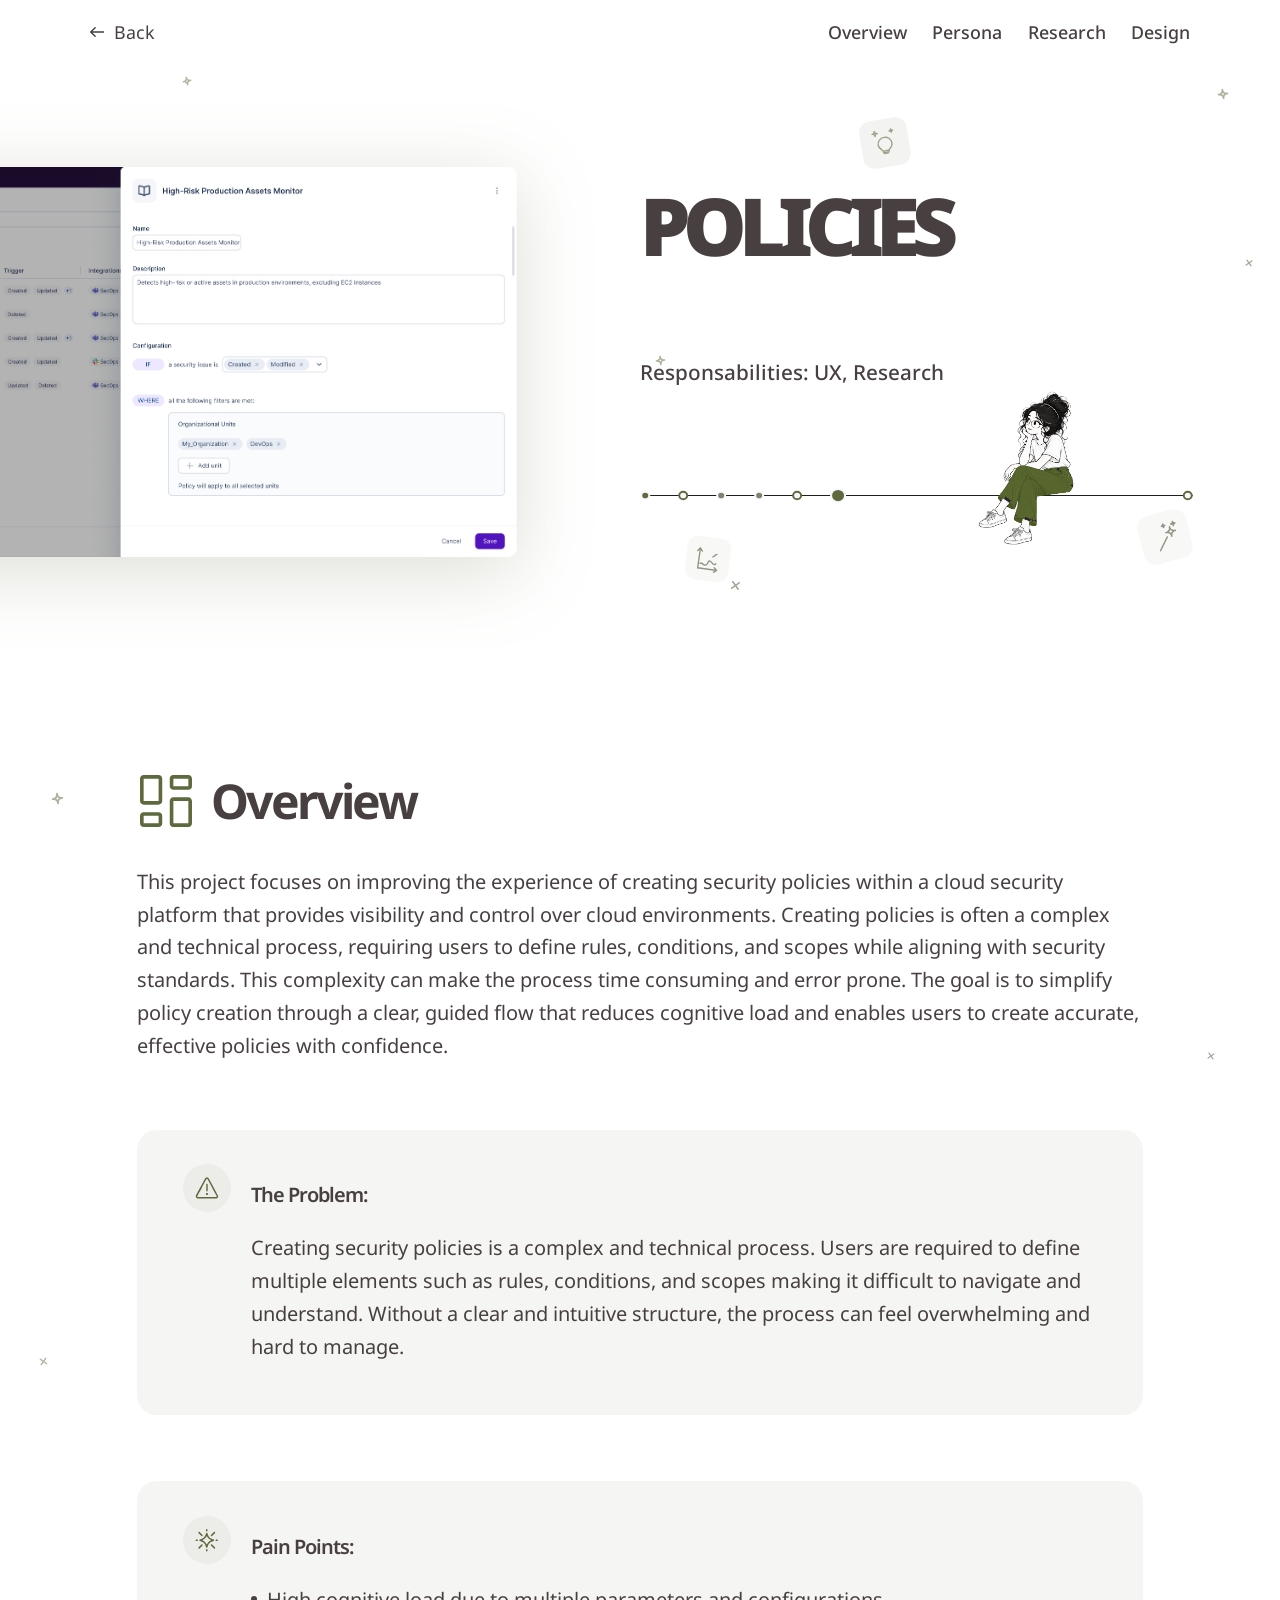
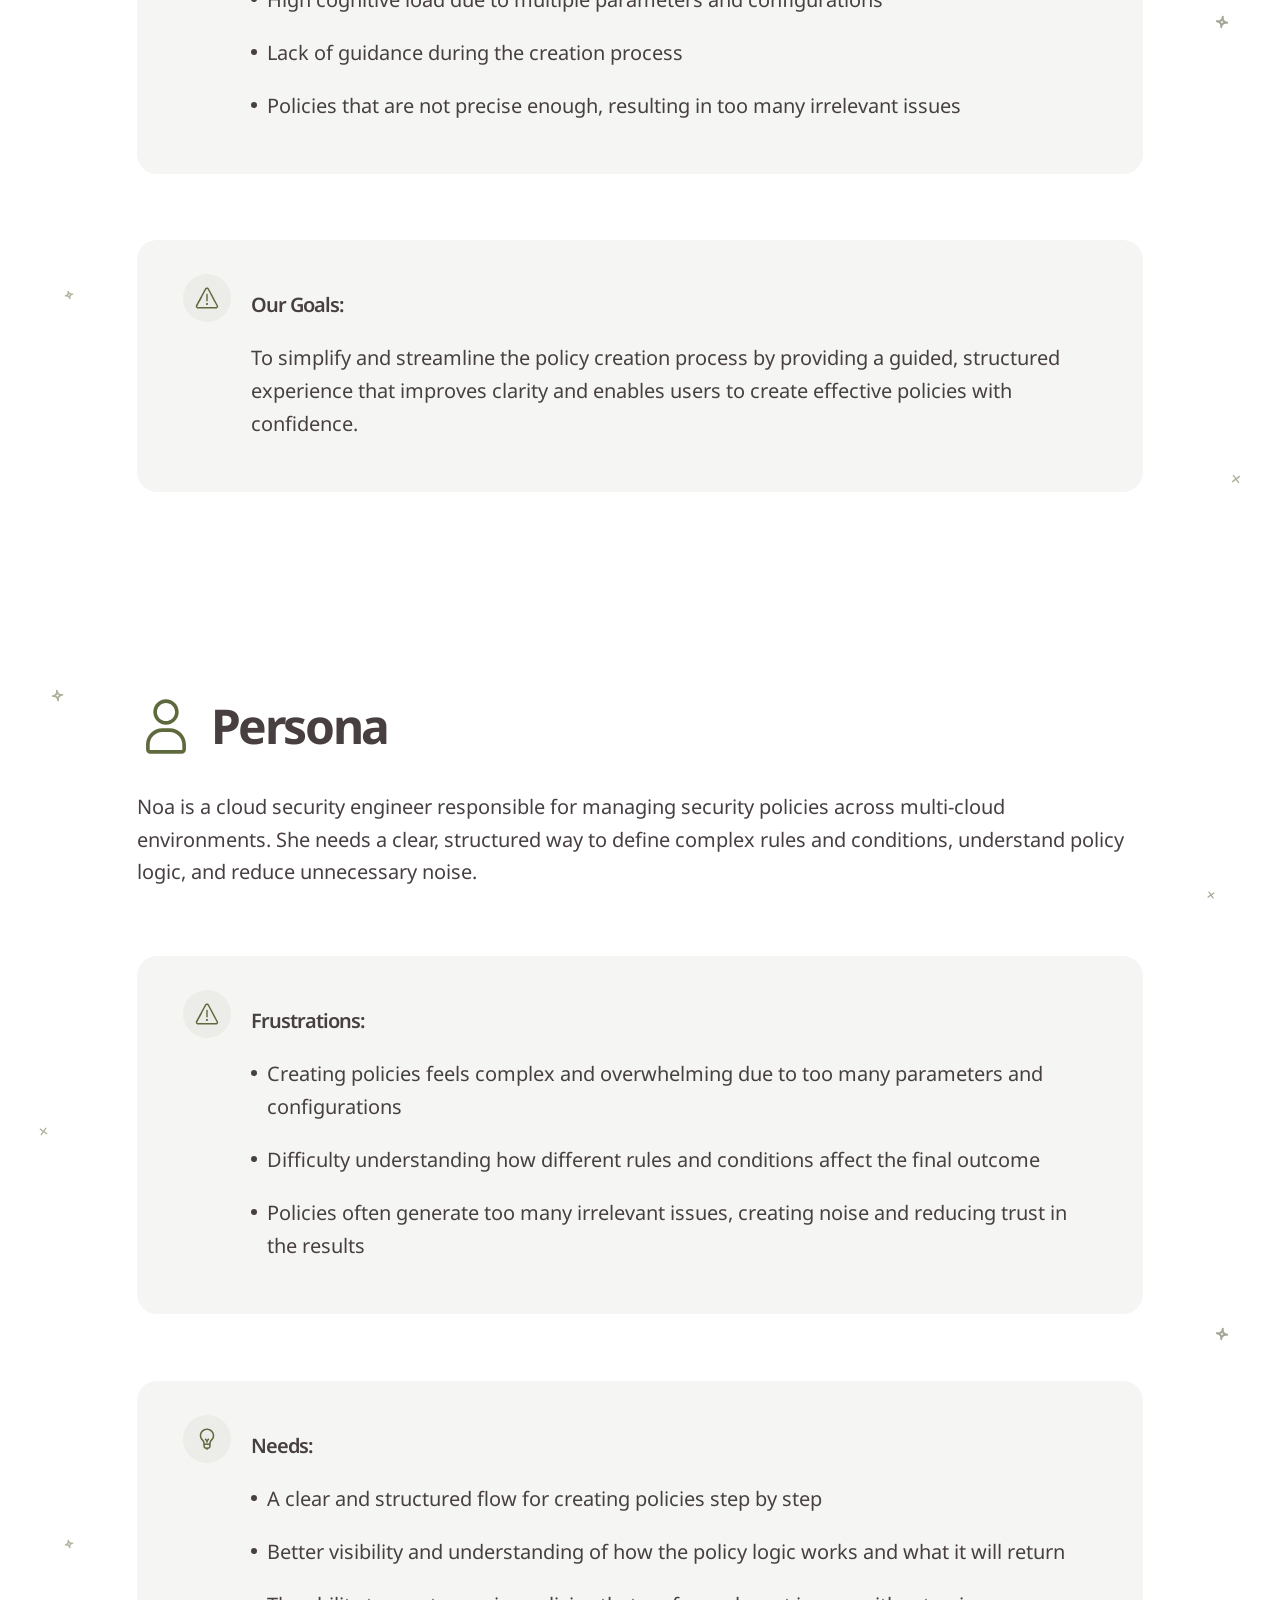
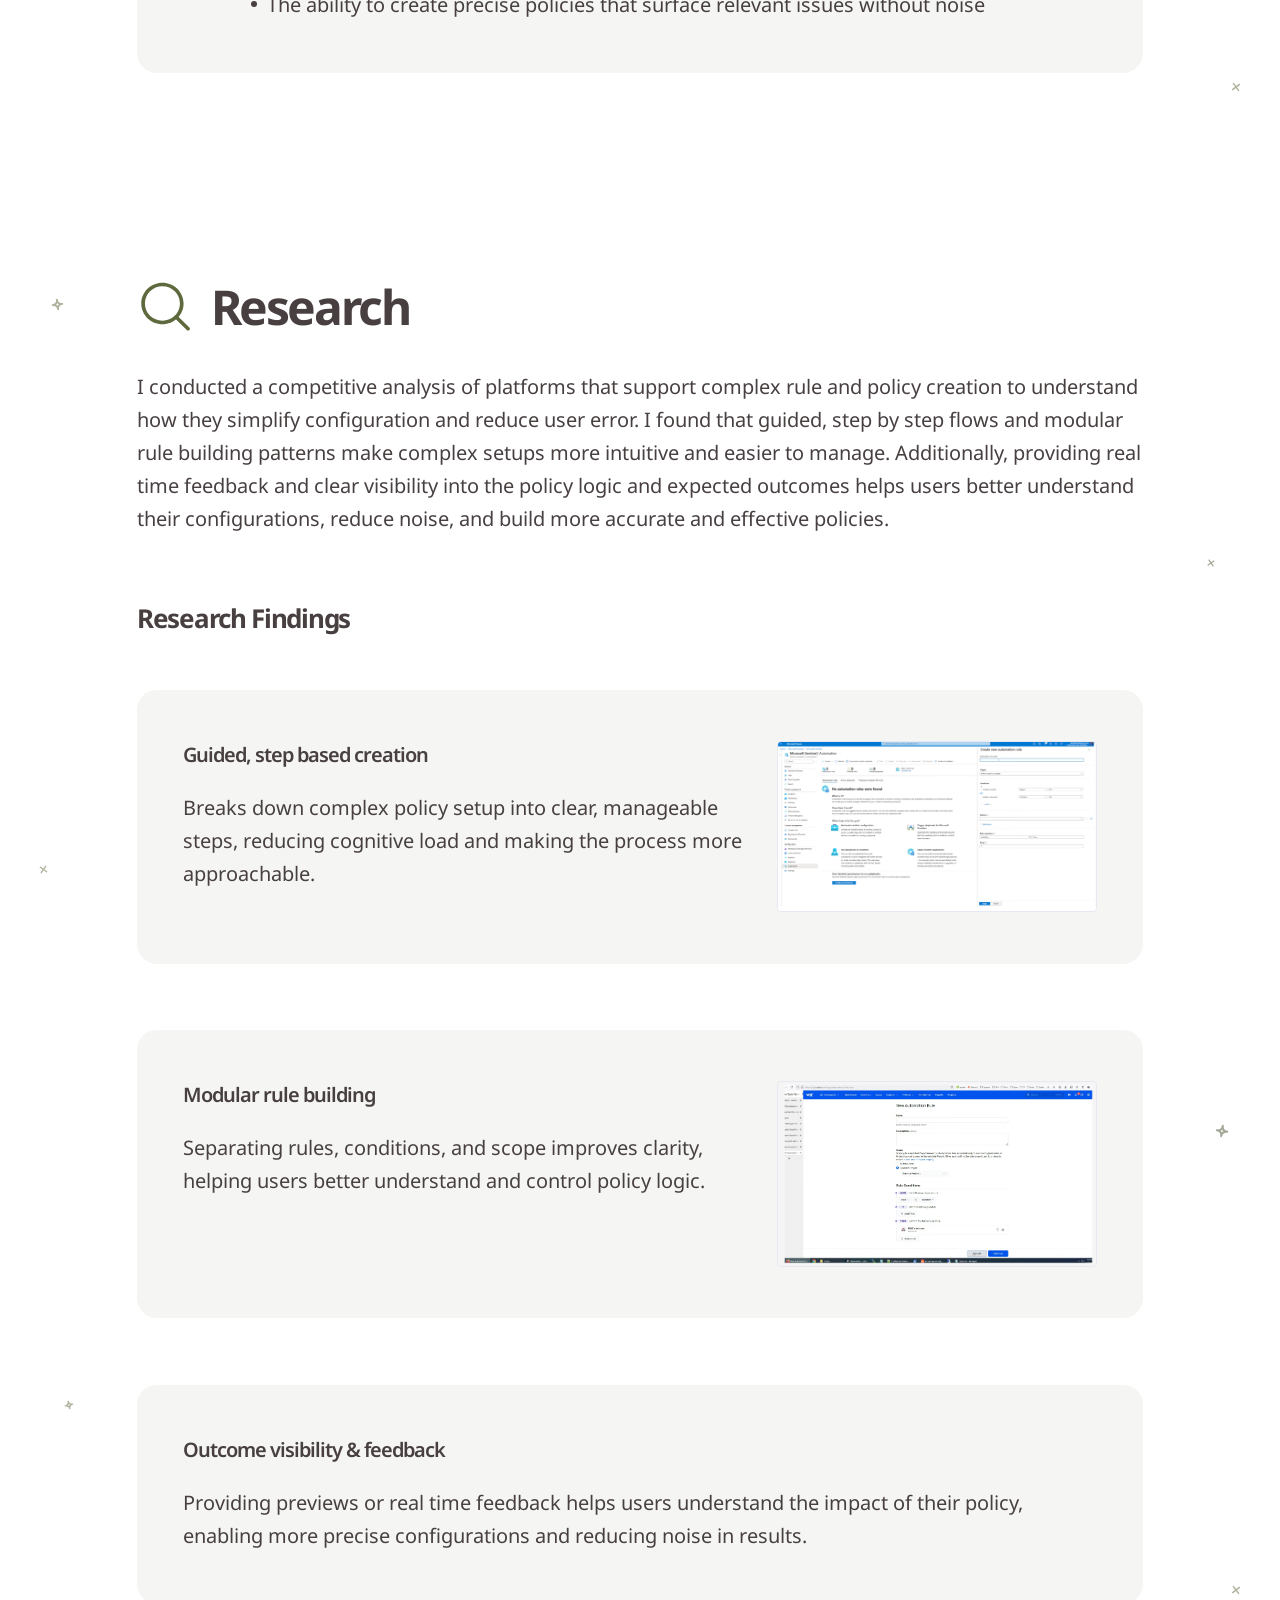
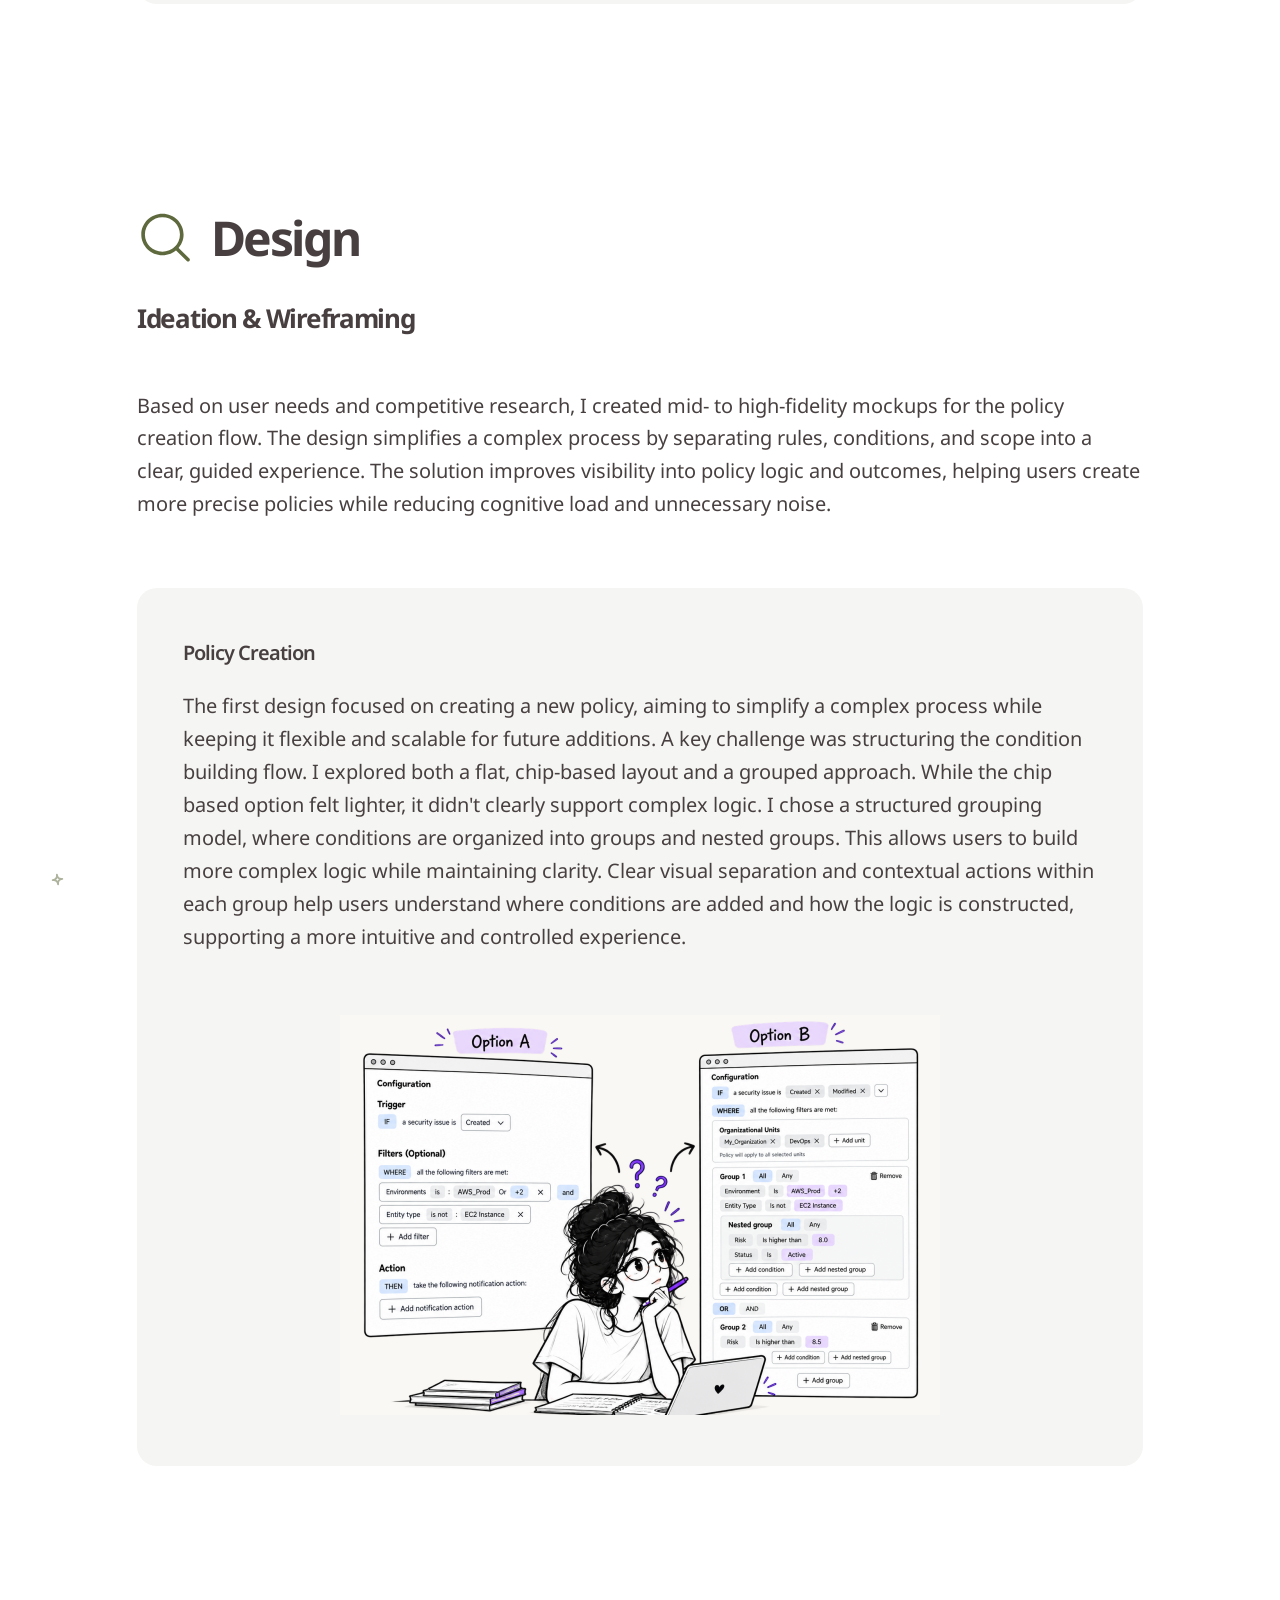
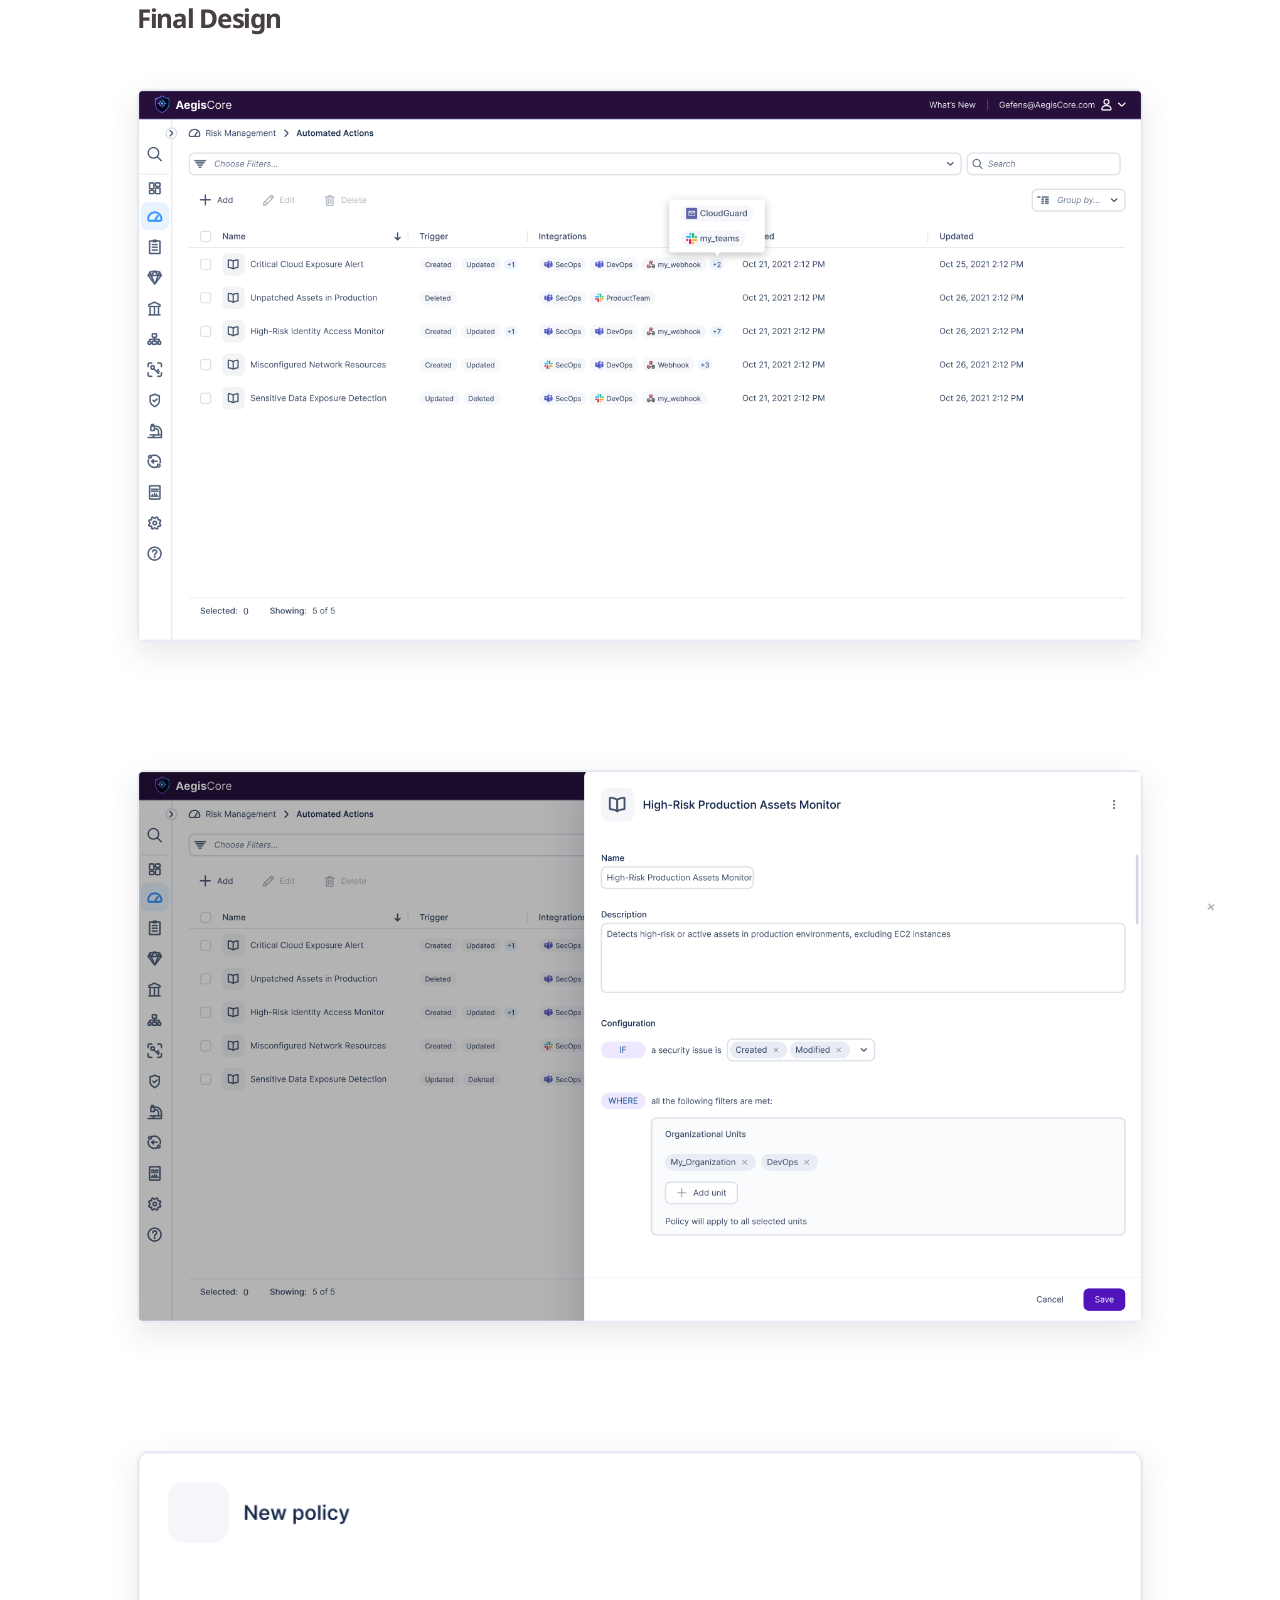
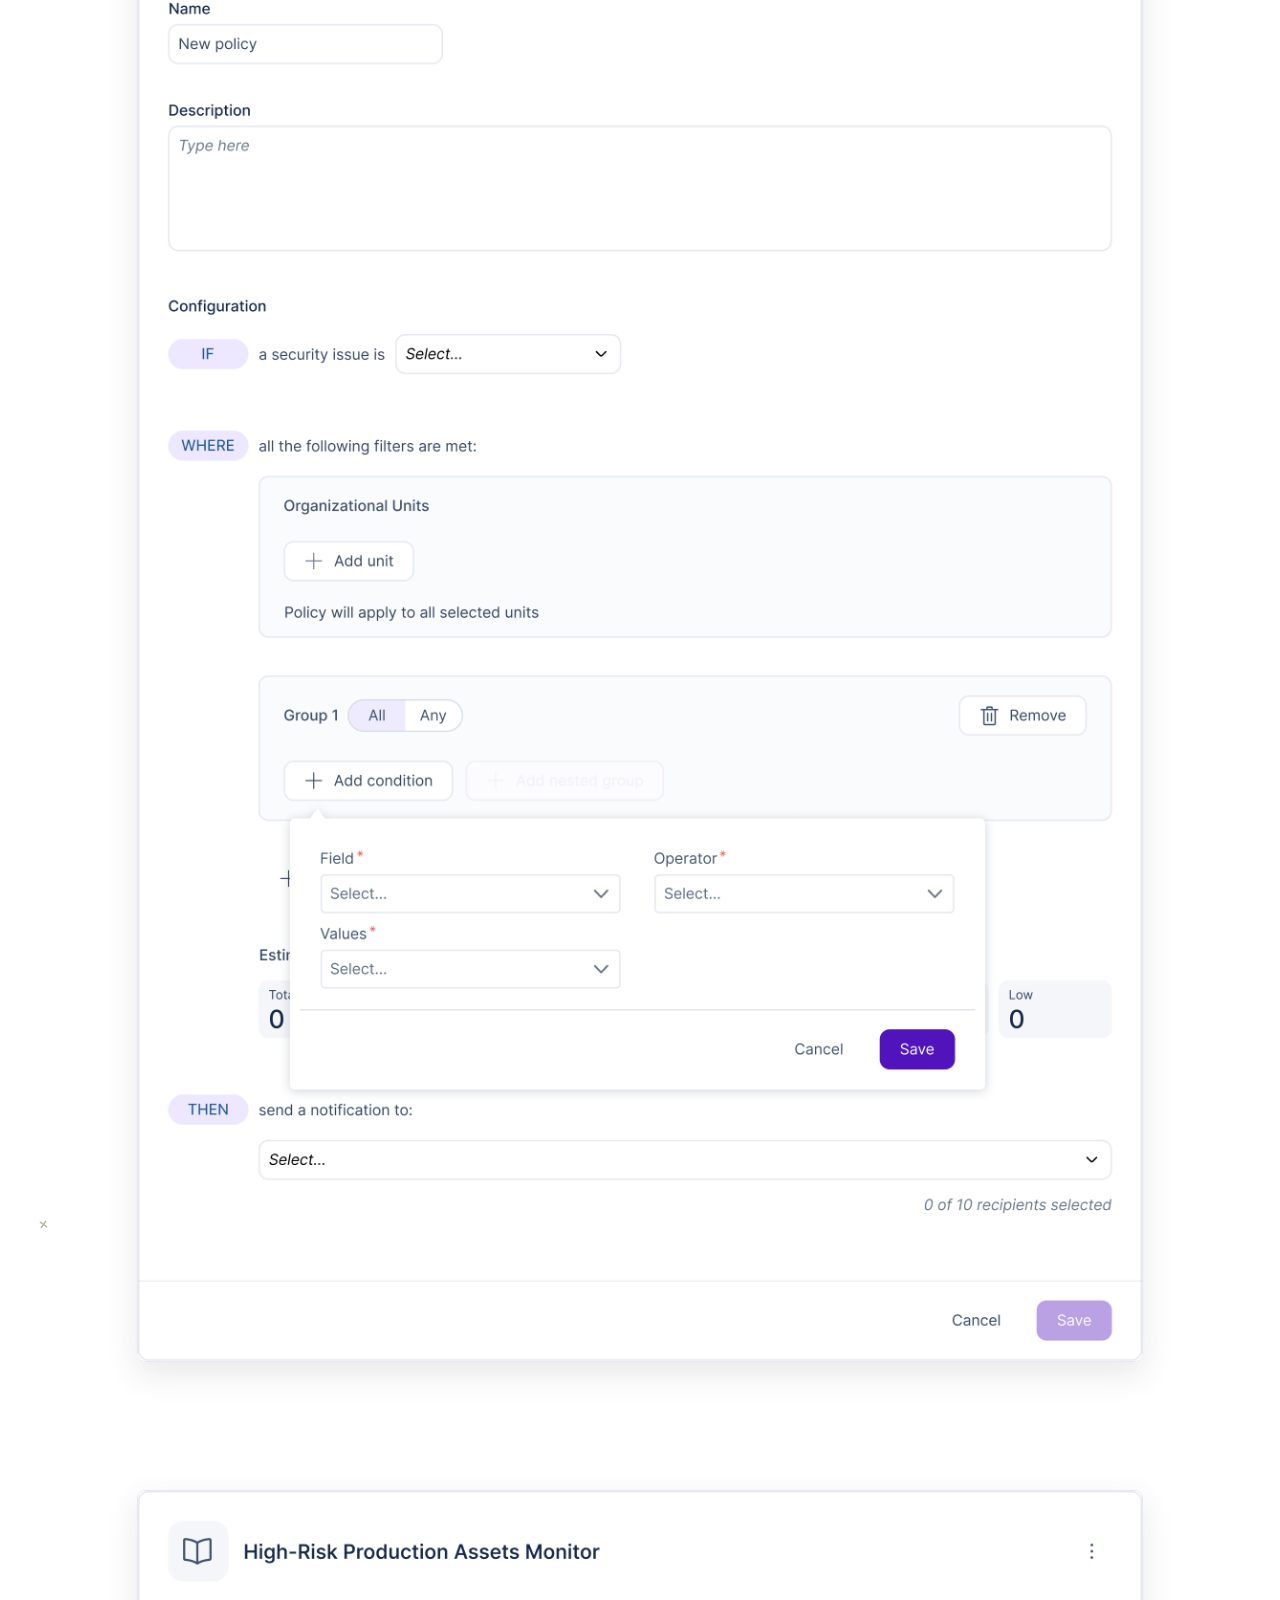
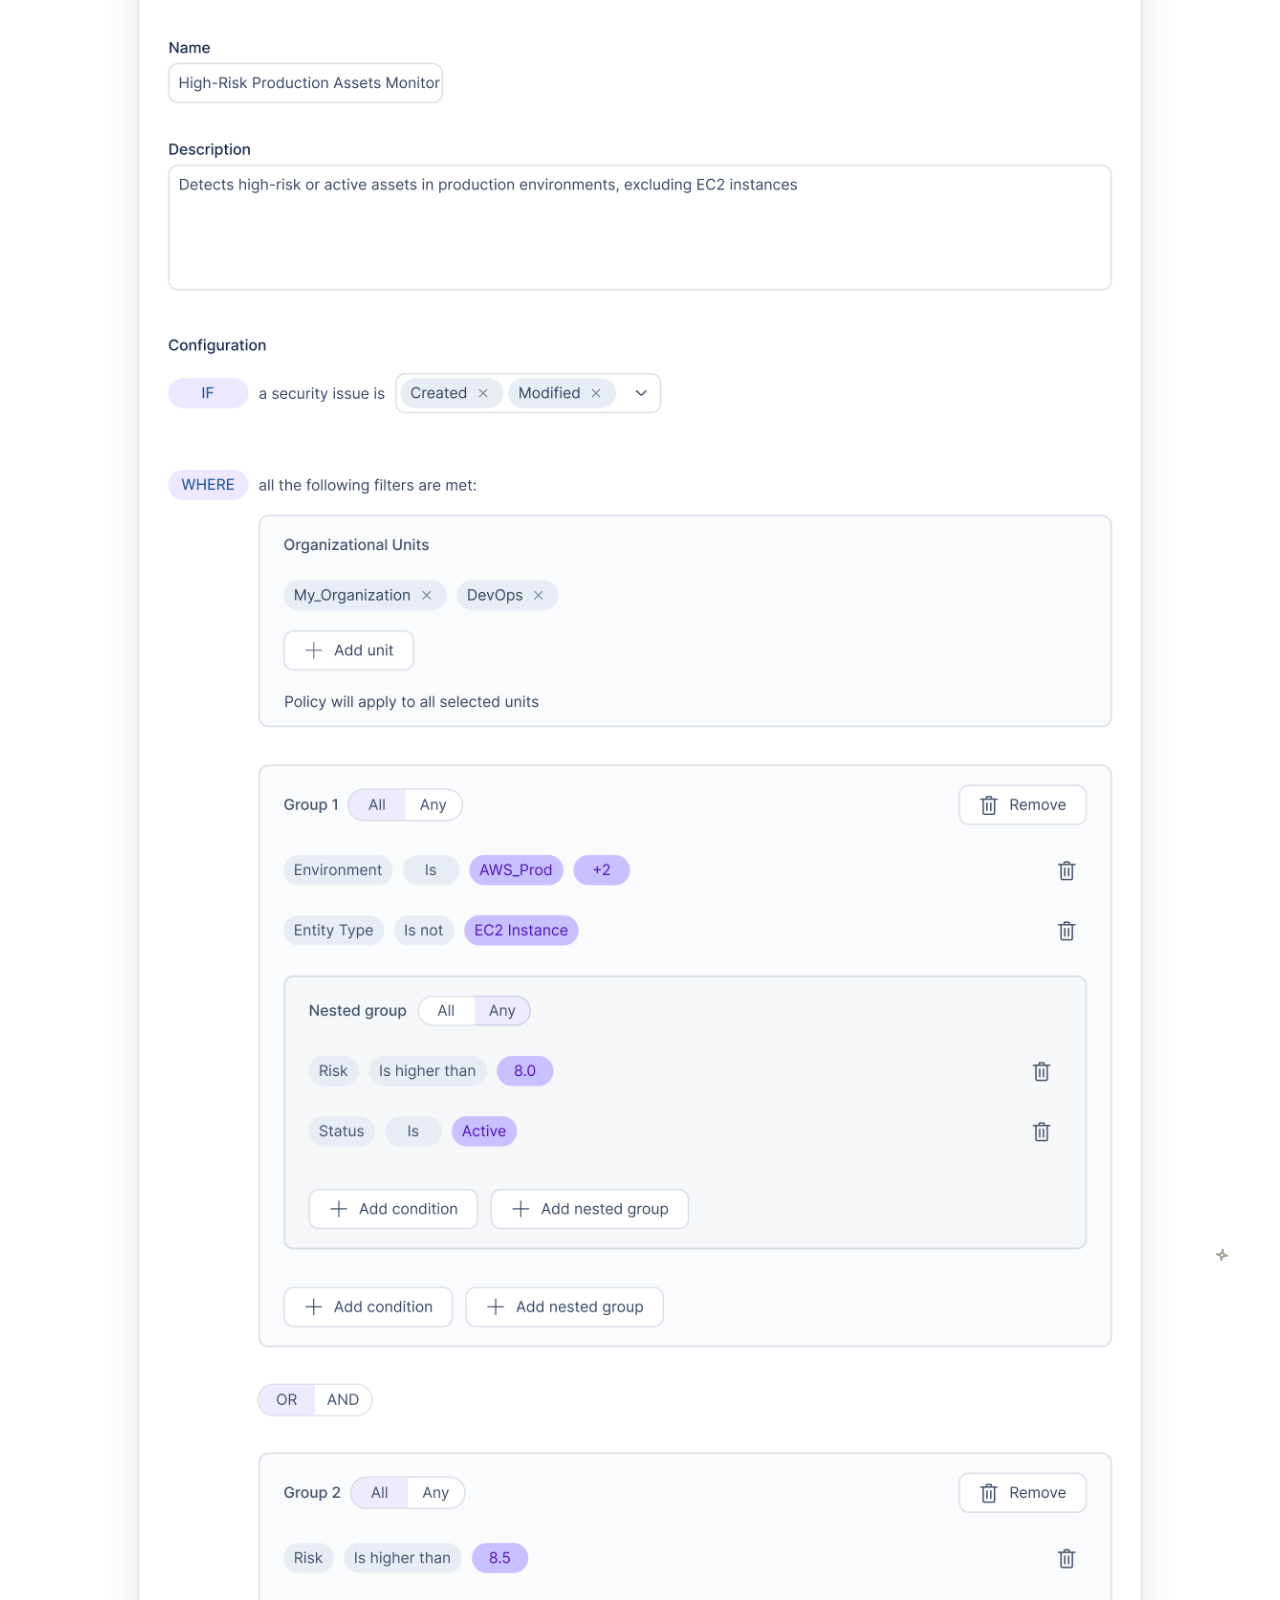
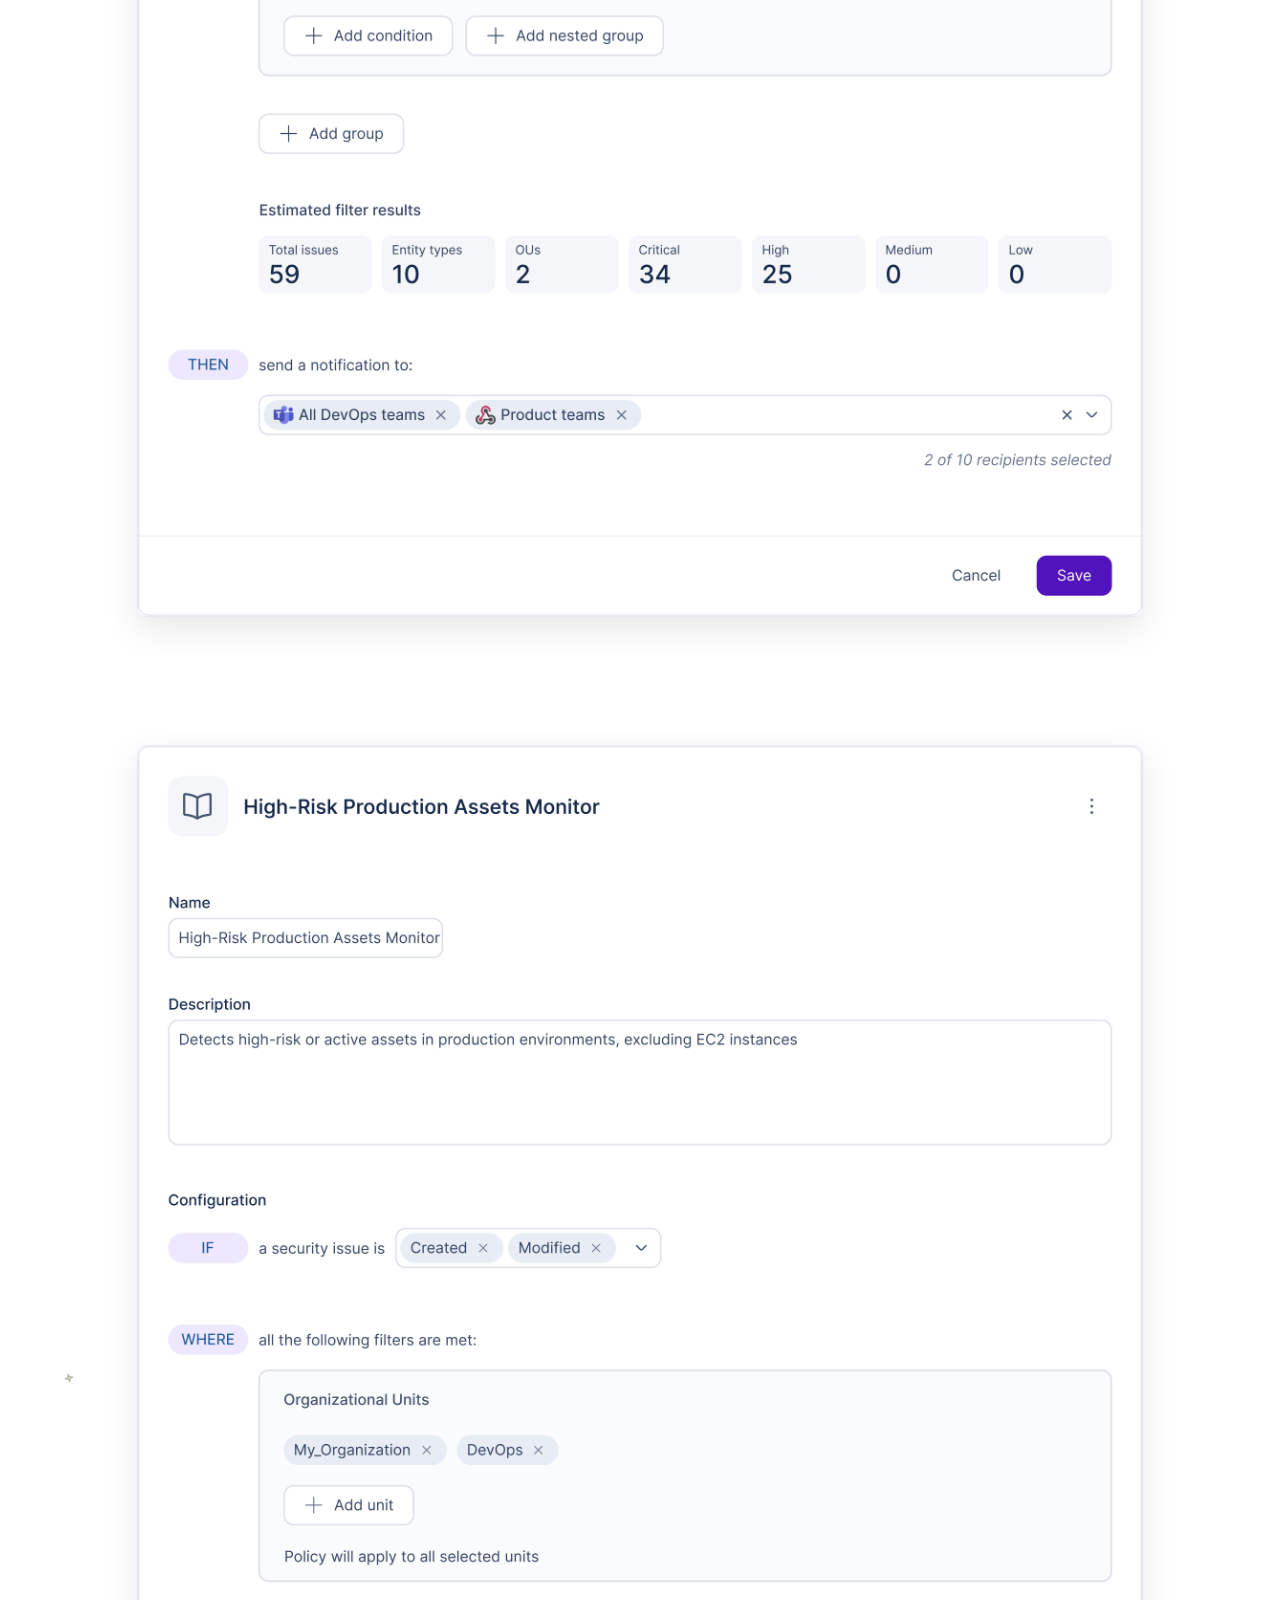
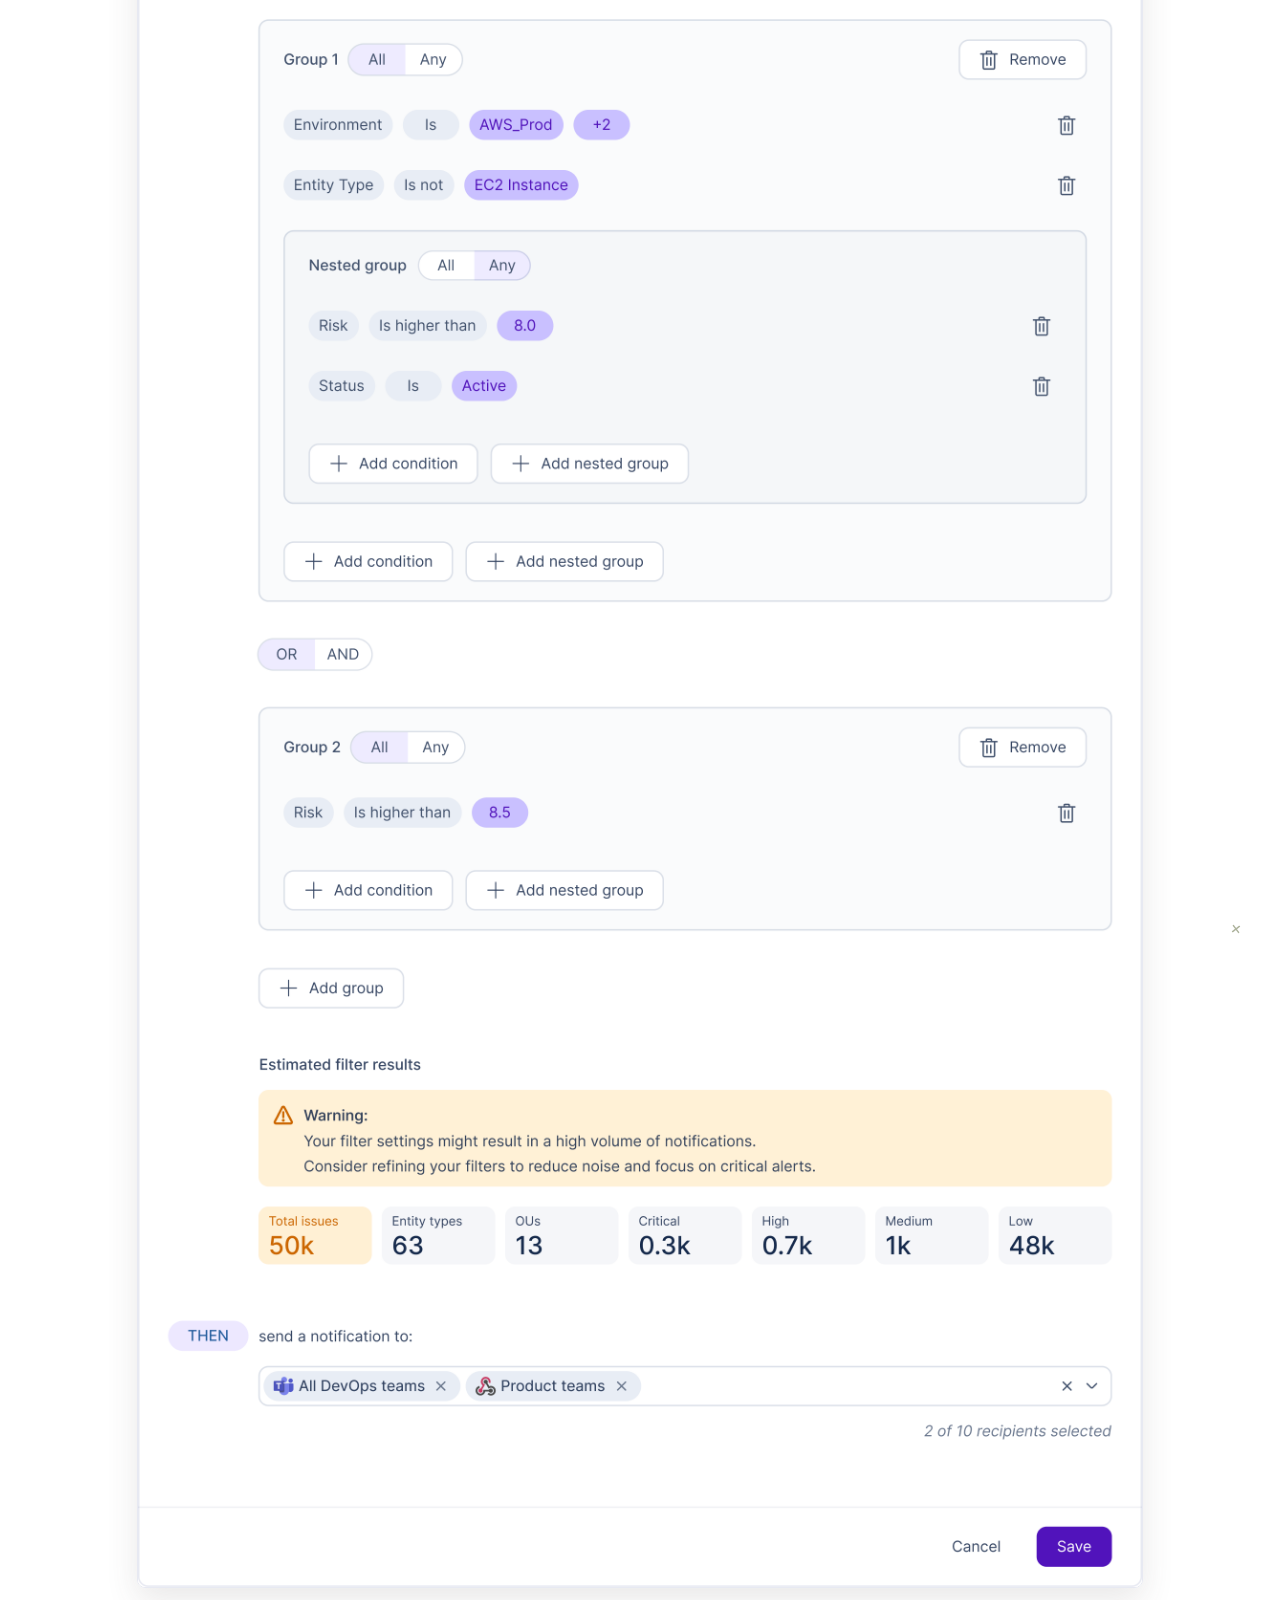
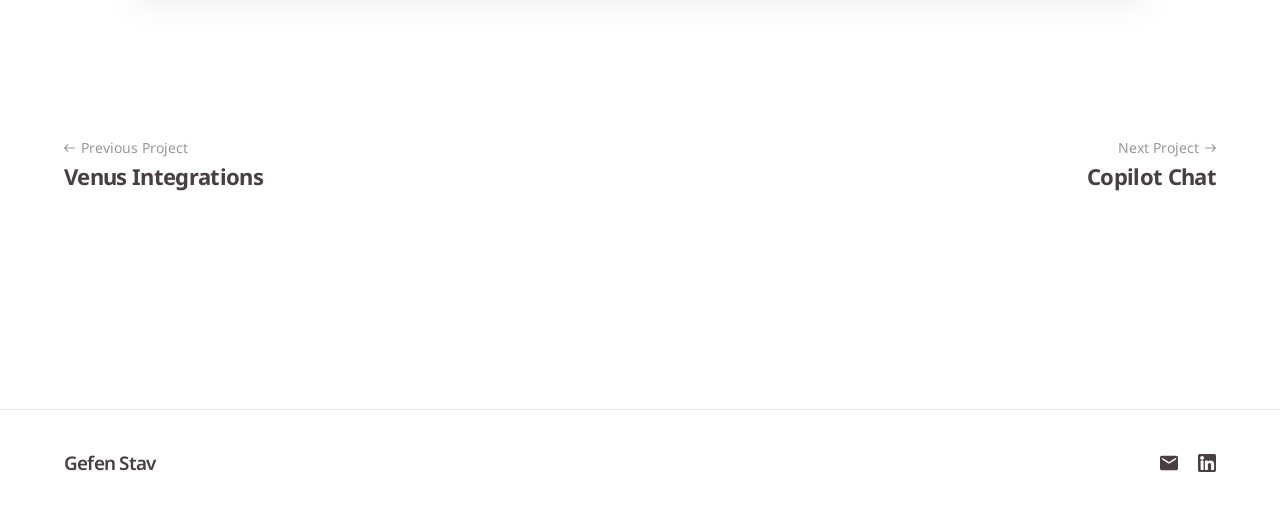
==== project-aegiscore-policies.html @ 00775951 "Initial commit: Gefen Stav portfolio site Co-Authored-By: Claude Sonnet 5 <noreply@anthropic.com>" ====
<!doctype html>
<html lang="en">
<head>
  <meta charset="UTF-8" />
  <meta name="viewport" content="width=device-width, initial-scale=1.0" />
  <title>AegisCore Policies — Gefen Stav</title>
  <link rel="preconnect" href="https://fonts.googleapis.com" />
  <link rel="preconnect" href="https://fonts.gstatic.com" crossorigin />
  <link href="https://fonts.googleapis.com/css2?family=Noto+Sans:wght@300;400;500;600;900&display=swap" rel="stylesheet" />
  <link rel="stylesheet" href="css/variables.css" />
  <link rel="stylesheet" href="css/typography.css" />
  <link rel="stylesheet" href="css/base.css" />
  <link rel="stylesheet" href="css/hero.css" />
  <link rel="stylesheet" href="css/project-hero.css" />
  <link rel="stylesheet" href="css/overview.css" />
  <link rel="stylesheet" href="css/research.css" />
  <link rel="stylesheet" href="css/design.css" />
  <link rel="stylesheet" href="css/project-nav.css" />
  <link rel="stylesheet" href="css/footer.css" />
</head>
<body class="theme-olive">

  <header class="site-header">
    <div class="site-header__inner">
      <a href="index.html#projects" class="back-link">
        <img src="assets/icons/projects/arrow-dark.svg" alt="" class="back-link__icon" />
        Back
      </a>
      <button
        type="button"
        class="nav-toggle"
        id="navToggle"
        aria-label="Open menu"
        aria-expanded="false"
        aria-controls="mainNav"
      >
        <span class="nav-toggle__bar"></span>
        <span class="nav-toggle__bar"></span>
        <span class="nav-toggle__bar"></span>
      </button>
      <nav class="main-nav" id="mainNav" aria-label="Project sections">
        <a href="#overview" class="nav-link">Overview</a>
        <a href="#persona" class="nav-link">Persona</a>
        <a href="#research" class="nav-link">Research</a>
        <a href="#design" class="nav-link">Design</a>
      </nav>
    </div>
  </header>

  <section class="project-hero project-hero--framed project-hero--reversed" id="top">
    <div class="project-hero__doodles" aria-hidden="true">
      <div class="project-hero__doodle-card project-hero__doodle-card--a">
        <svg class="project-hero__doodle-icon" viewBox="0 0 64 64" fill="none" stroke="currentColor" stroke-width="3.2" stroke-linecap="round" stroke-linejoin="round">
          <path d="M32 19c-9 0-16 7-16 15 0 6 3 10 7 13 2 2 3 4 3 7h12c0-3 1-5 3-7 4-3 7-7 7-13 0-8-7-15-16-15z" />
          <path d="M26 50h12" /><path d="M27.5 56h9" />
          <path d="M12 2Q12 8 18 8Q12 8 12 14Q12 8 6 8Q12 8 12 2Z" />
          <path d="M50 2Q50 6 54 6Q50 6 50 10Q50 6 46 6Q50 6 50 2Z" />
        </svg>
      </div>
      <div class="project-hero__doodle-card project-hero__doodle-card--b">
        <svg class="project-hero__doodle-icon" viewBox="0 0 64 64" fill="none" stroke="currentColor" stroke-width="3.5" stroke-linecap="round" stroke-linejoin="round">
          <path d="M10 58V8" /><path d="M4 15l6-7 6 7" /><path d="M10 58h44" /><path d="M51 52l7 6-7 6" />
          <path d="M14 46c6-4 10 6 16 2s2-14 10-10 6 10 14 4" />
          <path d="M44 25.5l4.5-3" /><path d="M48.5 21l4.5-3" />
        </svg>
      </div>
      <div class="project-hero__doodle-card project-hero__doodle-card--c">
        <svg class="project-hero__doodle-icon" viewBox="0 0 64 64" fill="none" stroke="currentColor" stroke-width="3.2" stroke-linecap="round" stroke-linejoin="round">
          <path d="M14 58L36 32" />
          <path d="M46 11Q46 22 57 22Q46 22 46 33Q46 22 35 22Q46 22 46 11Z" />
          <path d="M55 1Q55 6 60 6Q55 6 55 11Q55 6 50 6Q55 6 55 1Z" />
          <path d="M33 2Q33 6 37 6Q33 6 33 10Q33 6 29 6Q33 6 33 2Z" />
        </svg>
      </div>
      <svg class="project-hero__scatter-mark project-hero__scatter-mark--1" viewBox="0 0 16 16" fill="none" stroke="currentColor" stroke-width="2.2" stroke-linecap="round" stroke-linejoin="round">
        <path d="M8 2Q8 8 14 8Q8 8 8 14Q8 8 2 8Q8 8 8 2Z" />
      </svg>
      <svg class="project-hero__scatter-mark project-hero__scatter-mark--2" viewBox="0 0 16 16" fill="none" stroke="currentColor" stroke-width="2" stroke-linecap="round">
        <path d="M4 4L12 12" /><path d="M12 4L4 12" />
      </svg>
      <svg class="project-hero__scatter-mark project-hero__scatter-mark--3" viewBox="0 0 16 16" fill="none" stroke="currentColor" stroke-width="2.2" stroke-linecap="round" stroke-linejoin="round">
        <path d="M8 2Q8 8 14 8Q8 8 8 14Q8 8 2 8Q8 8 8 2Z" />
      </svg>
      <svg class="project-hero__scatter-mark project-hero__scatter-mark--4" viewBox="0 0 16 16" fill="none" stroke="currentColor" stroke-width="2" stroke-linecap="round">
        <path d="M4 4L12 12" /><path d="M12 4L4 12" />
      </svg>
      <svg class="project-hero__scatter-mark project-hero__scatter-mark--5" viewBox="0 0 16 16" fill="none" stroke="currentColor" stroke-width="2.2" stroke-linecap="round" stroke-linejoin="round">
        <path d="M8 2Q8 8 14 8Q8 8 8 14Q8 8 2 8Q8 8 8 2Z" />
      </svg>
    </div>
    <div class="project-hero__inner">
      <div class="project-hero__content">
        <div class="project-hero__text-block">
        <div class="project-hero__heading">
          <h1 class="text-title text-title--word project-hero__title">Policies</h1>
        </div>
        <p class="text-body-lg project-hero__subtitle">Responsabilities: UX, Research</p>
      </div>
      <div class="project-hero__line-row">
        <img class="project-hero__decor-line" src="assets/icons/project-hero/line-dots-policies.svg" alt="" aria-hidden="true" />
        <img
          class="project-hero__character"
          src="assets/images/project-hero/character-sitting-policies.png"
          alt=""
          aria-hidden="true"
        />
      </div>
      </div>
      <div class="project-hero__graphic" style="margin-top: -10px;">
        <img
          class="project-hero__graphic-img"
          src="assets/images/project-hero/aegiscore-ui-policies-v3.png"
          alt="AegisCore automated policy interface, showing the High-Risk Production Assets Monitor panel"
        />
      </div>
    </div>
  </section>

  <section class="overview" id="overview">
      <div class="overview__scatter" aria-hidden="true">
        <svg class="overview__scatter-mark overview__scatter-mark--1" viewBox="0 0 16 16" fill="none" stroke="currentColor" stroke-width="2.2" stroke-linecap="round" stroke-linejoin="round">
          <path d="M8 2Q8 8 14 8Q8 8 8 14Q8 8 2 8Q8 8 8 2Z" />
        </svg>
        <svg class="overview__scatter-mark overview__scatter-mark--2" viewBox="0 0 16 16" fill="none" stroke="currentColor" stroke-width="2" stroke-linecap="round">
          <path d="M4 4L12 12" /><path d="M12 4L4 12" />
        </svg>
        <svg class="overview__scatter-mark overview__scatter-mark--3" viewBox="0 0 16 16" fill="none" stroke="currentColor" stroke-width="2" stroke-linecap="round">
          <path d="M4 4L12 12" /><path d="M12 4L4 12" />
        </svg>
        <svg class="overview__scatter-mark overview__scatter-mark--4" viewBox="0 0 16 16" fill="none" stroke="currentColor" stroke-width="2.2" stroke-linecap="round" stroke-linejoin="round">
          <path d="M8 2Q8 8 14 8Q8 8 8 14Q8 8 2 8Q8 8 8 2Z" />
        </svg>
        <svg class="overview__scatter-mark overview__scatter-mark--5" viewBox="0 0 16 16" fill="none" stroke="currentColor" stroke-width="2.2" stroke-linecap="round" stroke-linejoin="round">
          <path d="M8 2Q8 8 14 8Q8 8 8 14Q8 8 2 8Q8 8 8 2Z" />
        </svg>
        <svg class="overview__scatter-mark overview__scatter-mark--6" viewBox="0 0 16 16" fill="none" stroke="currentColor" stroke-width="2" stroke-linecap="round">
          <path d="M4 4L12 12" /><path d="M12 4L4 12" />
        </svg>
      </div>
    <div class="overview__inner">
      <div class="overview__heading">
        <img src="assets/icons/overview/icon-overview-olive.svg" alt="" />
        <h2 class="text-section-title">Overview</h2>
      </div>
      <div class="overview__body">
        <p class="text-intro">
          This project focuses on improving the experience of creating
          security policies within a cloud security platform that provides
          visibility and control over cloud environments. Creating policies
          is often a complex and technical process, requiring users to
          define rules, conditions, and scopes while aligning with security
          standards. This complexity can make the process time consuming
          and error prone. The goal is to simplify policy creation through
          a clear, guided flow that reduces cognitive load and enables
          users to create accurate, effective policies with confidence.
        </p>
        <div class="overview__cards">
          <div class="overview-card">
            <span class="overview-card__icon">
              <img src="assets/icons/overview/icon-warning-olive.svg" alt="" />
            </span>
            <div class="overview-card__content">
              <p class="text-card-title">The Problem:</p>
              <p class="text-intro">
                Creating security policies is a complex and technical
                process. Users are required to define multiple elements
                such as rules, conditions, and scopes making it difficult
                to navigate and understand. Without a clear and intuitive
                structure, the process can feel overwhelming and hard to
                manage.
              </p>
            </div>
          </div>

          <div class="overview-card">
            <span class="overview-card__icon">
              <img src="assets/icons/overview/icon-new-olive.svg" alt="" />
            </span>
            <div class="overview-card__content">
              <p class="text-card-title">Pain Points:</p>
              <ul class="overview-card__list">
                <li>
                  <img src="assets/icons/overview/bullet-dot.svg" alt="" />
                  <p class="text-intro">High cognitive load due to multiple parameters and configurations</p>
                </li>
                <li>
                  <img src="assets/icons/overview/bullet-dot.svg" alt="" />
                  <p class="text-intro">Lack of guidance during the creation process</p>
                </li>
                <li>
                  <img src="assets/icons/overview/bullet-dot.svg" alt="" />
                  <p class="text-intro">Policies that are not precise enough, resulting in too many irrelevant issues</p>
                </li>
              </ul>
            </div>
          </div>

          <div class="overview-card">
            <span class="overview-card__icon">
              <img src="assets/icons/overview/icon-warning-olive.svg" alt="" />
            </span>
            <div class="overview-card__content">
              <p class="text-card-title">Our Goals:</p>
              <p class="text-intro">
                To simplify and streamline the policy creation process by
                providing a guided, structured experience that improves
                clarity and enables users to create effective policies
                with confidence.
              </p>
            </div>
          </div>
        </div>
      </div>
    </div>
  </section>

  <section class="overview" id="persona">
      <div class="overview__scatter" aria-hidden="true">
        <svg class="overview__scatter-mark overview__scatter-mark--1" viewBox="0 0 16 16" fill="none" stroke="currentColor" stroke-width="2.2" stroke-linecap="round" stroke-linejoin="round">
          <path d="M8 2Q8 8 14 8Q8 8 8 14Q8 8 2 8Q8 8 8 2Z" />
        </svg>
        <svg class="overview__scatter-mark overview__scatter-mark--2" viewBox="0 0 16 16" fill="none" stroke="currentColor" stroke-width="2" stroke-linecap="round">
          <path d="M4 4L12 12" /><path d="M12 4L4 12" />
        </svg>
        <svg class="overview__scatter-mark overview__scatter-mark--3" viewBox="0 0 16 16" fill="none" stroke="currentColor" stroke-width="2" stroke-linecap="round">
          <path d="M4 4L12 12" /><path d="M12 4L4 12" />
        </svg>
        <svg class="overview__scatter-mark overview__scatter-mark--4" viewBox="0 0 16 16" fill="none" stroke="currentColor" stroke-width="2.2" stroke-linecap="round" stroke-linejoin="round">
          <path d="M8 2Q8 8 14 8Q8 8 8 14Q8 8 2 8Q8 8 8 2Z" />
        </svg>
        <svg class="overview__scatter-mark overview__scatter-mark--5" viewBox="0 0 16 16" fill="none" stroke="currentColor" stroke-width="2.2" stroke-linecap="round" stroke-linejoin="round">
          <path d="M8 2Q8 8 14 8Q8 8 8 14Q8 8 2 8Q8 8 8 2Z" />
        </svg>
        <svg class="overview__scatter-mark overview__scatter-mark--6" viewBox="0 0 16 16" fill="none" stroke="currentColor" stroke-width="2" stroke-linecap="round">
          <path d="M4 4L12 12" /><path d="M12 4L4 12" />
        </svg>
      </div>
    <div class="overview__inner">
      <div class="overview__heading">
        <img src="assets/icons/persona/icon-user-olive.svg" alt="" />
        <h2 class="text-section-title">Persona</h2>
      </div>
      <div class="overview__body">
        <p class="text-intro">
          Noa is a cloud security engineer responsible for managing
          security policies across multi-cloud environments. She needs a
          clear, structured way to define complex rules and conditions,
          understand policy logic, and reduce unnecessary noise.
        </p>
        <div class="overview__cards">
          <div class="overview-card">
            <span class="overview-card__icon">
              <img src="assets/icons/overview/icon-warning-olive.svg" alt="" />
            </span>
            <div class="overview-card__content">
              <p class="text-card-title">Frustrations:</p>
              <ul class="overview-card__list">
                <li>
                  <img src="assets/icons/overview/bullet-dot.svg" alt="" />
                  <p class="text-intro">Creating policies feels complex and overwhelming due to too many parameters and configurations</p>
                </li>
                <li>
                  <img src="assets/icons/overview/bullet-dot.svg" alt="" />
                  <p class="text-intro">Difficulty understanding how different rules and conditions affect the final outcome</p>
                </li>
                <li>
                  <img src="assets/icons/overview/bullet-dot.svg" alt="" />
                  <p class="text-intro">Policies often generate too many irrelevant issues, creating noise and reducing trust in the results</p>
                </li>
              </ul>
            </div>
          </div>

          <div class="overview-card">
            <span class="overview-card__icon">
              <img src="assets/icons/persona/icon-lightbulb-olive.svg" alt="" />
            </span>
            <div class="overview-card__content">
              <p class="text-card-title">Needs:</p>
              <ul class="overview-card__list">
                <li>
                  <img src="assets/icons/overview/bullet-dot.svg" alt="" />
                  <p class="text-intro">A clear and structured flow for creating policies step by step</p>
                </li>
                <li>
                  <img src="assets/icons/overview/bullet-dot.svg" alt="" />
                  <p class="text-intro">Better visibility and understanding of how the policy logic works and what it will return</p>
                </li>
                <li>
                  <img src="assets/icons/overview/bullet-dot.svg" alt="" />
                  <p class="text-intro">The ability to create precise policies that surface relevant issues without noise</p>
                </li>
              </ul>
            </div>
          </div>
        </div>
      </div>
    </div>
  </section>

  <section class="overview" id="research">
      <div class="overview__scatter" aria-hidden="true">
        <svg class="overview__scatter-mark overview__scatter-mark--1" viewBox="0 0 16 16" fill="none" stroke="currentColor" stroke-width="2.2" stroke-linecap="round" stroke-linejoin="round">
          <path d="M8 2Q8 8 14 8Q8 8 8 14Q8 8 2 8Q8 8 8 2Z" />
        </svg>
        <svg class="overview__scatter-mark overview__scatter-mark--2" viewBox="0 0 16 16" fill="none" stroke="currentColor" stroke-width="2" stroke-linecap="round">
          <path d="M4 4L12 12" /><path d="M12 4L4 12" />
        </svg>
        <svg class="overview__scatter-mark overview__scatter-mark--3" viewBox="0 0 16 16" fill="none" stroke="currentColor" stroke-width="2" stroke-linecap="round">
          <path d="M4 4L12 12" /><path d="M12 4L4 12" />
        </svg>
        <svg class="overview__scatter-mark overview__scatter-mark--4" viewBox="0 0 16 16" fill="none" stroke="currentColor" stroke-width="2.2" stroke-linecap="round" stroke-linejoin="round">
          <path d="M8 2Q8 8 14 8Q8 8 8 14Q8 8 2 8Q8 8 8 2Z" />
        </svg>
        <svg class="overview__scatter-mark overview__scatter-mark--5" viewBox="0 0 16 16" fill="none" stroke="currentColor" stroke-width="2.2" stroke-linecap="round" stroke-linejoin="round">
          <path d="M8 2Q8 8 14 8Q8 8 8 14Q8 8 2 8Q8 8 8 2Z" />
        </svg>
        <svg class="overview__scatter-mark overview__scatter-mark--6" viewBox="0 0 16 16" fill="none" stroke="currentColor" stroke-width="2" stroke-linecap="round">
          <path d="M4 4L12 12" /><path d="M12 4L4 12" />
        </svg>
      </div>
    <div class="overview__inner">
      <div class="overview__heading">
        <img src="assets/icons/research/icon-search-olive.svg" alt="" />
        <h2 class="text-section-title">Research</h2>
      </div>
      <div class="overview__body">
        <p class="text-intro">
          I conducted a competitive analysis of platforms that support
          complex rule and policy creation to understand how they simplify
          configuration and reduce user error. I found that guided, step
          by step flows and modular rule building patterns make complex
          setups more intuitive and easier to manage. Additionally,
          providing real time feedback and clear visibility into the
          policy logic and expected outcomes helps users better understand
          their configurations, reduce noise, and build more accurate and
          effective policies.
        </p>
        <div class="research__findings">
          <p class="text-subhead">Research Findings</p>
          <div class="overview__cards">
            <div class="research-card">
              <div class="research-card__content">
                <p class="text-card-title">Guided, step based creation</p>
                <p class="text-intro">
                  Breaks down complex policy setup into clear, manageable
                  steps, reducing cognitive load and making the process
                  more approachable.
                </p>
              </div>
              <div class="research-card__thumb research-card__thumb--fit" style="aspect-ratio: 2784 / 1492;">
                <img src="assets/images/research/guided-step-creation.png" alt="Reference screenshot of a guided, step based creation flow" />
              </div>
            </div>

            <div class="research-card">
              <div class="research-card__content">
                <p class="text-card-title">Modular rule building</p>
                <p class="text-intro">
                  Separating rules, conditions, and scope improves clarity,
                  helping users better understand and control policy logic.
                </p>
              </div>
              <div class="research-card__thumb research-card__thumb--fit" style="aspect-ratio: 814 / 472;">
                <img src="assets/images/research/modular-rule-building.png" alt="Reference screenshot of modular rule building" />
              </div>
            </div>

            <div class="research-card">
              <div class="research-card__content">
                <p class="text-card-title">Outcome visibility &amp; feedback</p>
                <p class="text-intro">
                  Providing previews or real time feedback helps users
                  understand the impact of their policy, enabling more
                  precise configurations and reducing noise in results.
                </p>
              </div>
            </div>
          </div>
        </div>
      </div>
    </div>
  </section>

  <section class="overview" id="design">
      <div class="overview__scatter" aria-hidden="true">
        <svg class="overview__scatter-mark overview__scatter-mark--1" viewBox="0 0 16 16" fill="none" stroke="currentColor" stroke-width="2.2" stroke-linecap="round" stroke-linejoin="round">
          <path d="M8 2Q8 8 14 8Q8 8 8 14Q8 8 2 8Q8 8 8 2Z" />
        </svg>
        <svg class="overview__scatter-mark overview__scatter-mark--2" viewBox="0 0 16 16" fill="none" stroke="currentColor" stroke-width="2" stroke-linecap="round">
          <path d="M4 4L12 12" /><path d="M12 4L4 12" />
        </svg>
        <svg class="overview__scatter-mark overview__scatter-mark--3" viewBox="0 0 16 16" fill="none" stroke="currentColor" stroke-width="2" stroke-linecap="round">
          <path d="M4 4L12 12" /><path d="M12 4L4 12" />
        </svg>
        <svg class="overview__scatter-mark overview__scatter-mark--4" viewBox="0 0 16 16" fill="none" stroke="currentColor" stroke-width="2.2" stroke-linecap="round" stroke-linejoin="round">
          <path d="M8 2Q8 8 14 8Q8 8 8 14Q8 8 2 8Q8 8 8 2Z" />
        </svg>
        <svg class="overview__scatter-mark overview__scatter-mark--5" viewBox="0 0 16 16" fill="none" stroke="currentColor" stroke-width="2.2" stroke-linecap="round" stroke-linejoin="round">
          <path d="M8 2Q8 8 14 8Q8 8 8 14Q8 8 2 8Q8 8 8 2Z" />
        </svg>
        <svg class="overview__scatter-mark overview__scatter-mark--6" viewBox="0 0 16 16" fill="none" stroke="currentColor" stroke-width="2" stroke-linecap="round">
          <path d="M4 4L12 12" /><path d="M12 4L4 12" />
        </svg>
      </div>
    <div class="overview__inner">
      <div class="overview__heading">
        <img src="assets/icons/research/icon-search-olive.svg" alt="" />
        <h2 class="text-section-title">Design</h2>
      </div>
      <div class="overview__body">
        <div class="research__findings">
          <p class="text-subhead">Ideation &amp; Wireframing</p>
          <p class="text-intro">
            Based on user needs and competitive research, I created mid- to
            high-fidelity mockups for the policy creation flow. The design
            simplifies a complex process by separating rules, conditions,
            and scope into a clear, guided experience. The solution
            improves visibility into policy logic and outcomes, helping
            users create more precise policies while reducing cognitive
            load and unnecessary noise.
          </p>
        </div>

        <div class="overview__cards">
          <div class="research-card design-card">
            <div class="design-card__content">
              <p class="text-card-title">Policy Creation</p>
              <p class="text-intro">
                The first design focused on creating a new policy, aiming
                to simplify a complex process while keeping it flexible
                and scalable for future additions. A key challenge was
                structuring the condition building flow. I explored both a
                flat, chip-based layout and a grouped approach. While the
                chip based option felt lighter, it didn't clearly support
                complex logic. I chose a structured grouping model, where
                conditions are organized into groups and nested groups.
                This allows users to build more complex logic while
                maintaining clarity. Clear visual separation and
                contextual actions within each group help users understand
                where conditions are added and how the logic is
                constructed, supporting a more intuitive and controlled
                experience.
              </p>
            </div>
            <div class="design-card__illustration">
              <img src="assets/images/design/policy-creation-illustration.png" alt="Illustration of the Policy Creation design exploration, comparing a flat chip-based layout with a structured grouping model" />
            </div>
          </div>
        </div>

        <div class="research__findings">
          <p class="text-subhead">Final Design</p>
          <div class="design__final-shots">
            <img src="assets/images/design/final-design-list-view.png" alt="Final design of the automated policies list view" />
            <img src="assets/images/design/final-design-detail-panel.png" alt="Final design of a policy's detail panel" />
            <img src="assets/images/design/final-design-new-policy.png" alt="Final design of the new policy creation form" />
            <img src="assets/images/design/final-design-risk-form-1.png" alt="Final design of the High-Risk Production Assets Monitor policy, basic configuration" />
            <img src="assets/images/design/final-design-risk-form-2.png" alt="Final design of the High-Risk Production Assets Monitor policy, with expanded results" />
          </div>
        </div>
      </div>
    </div>
  </section>

  <nav class="project-nav" aria-label="Project navigation">
    <div class="project-nav__inner">
      <a href="project-venus-integrations.html" class="project-nav__link project-nav__link--prev">
        <span class="project-nav__eyebrow">
          <img src="assets/icons/projects/arrow-light.svg" alt="" class="project-nav__arrow project-nav__arrow--prev" />
          <span class="project-nav__label">Previous Project</span>
        </span>
        <span class="project-nav__title">Venus Integrations</span>
      </a>
      <a href="project-copilot-chat.html" class="project-nav__link project-nav__link--next">
        <span class="project-nav__eyebrow">
          <span class="project-nav__label">Next Project</span>
          <img src="assets/icons/projects/arrow-light.svg" alt="" class="project-nav__arrow" />
        </span>
        <span class="project-nav__title">Copilot Chat</span>
      </a>
    </div>
  </nav>

  <footer class="site-footer">
    <div class="site-footer__inner">
      <a href="index.html#top" class="logo-link">
        <p class="logo-text">Gefen Stav</p>
      </a>
      <div class="site-footer__contact">
        <a href="mailto:gefenstav@gmail.com" aria-label="Email Gefen Stav">
          <img src="assets/icons/footer/icon-email.svg" alt="" />
        </a>
        <a href="https://www.linkedin.com/in/gefen-stav/" target="_blank" rel="noopener" aria-label="Gefen Stav on LinkedIn">
          <img src="assets/icons/footer/icon-linkedin.svg" alt="" />
        </a>
      </div>
    </div>
  </footer>

  <script src="js/main.js"></script>
</body>
</html>
---- css/variables.css ----
:root {
  --color-text: #484040;
  --color-text-light: #ffffff;
  --color-light: #999999;
  /* Mauve/pink is the site's primary accent (matches the Hero CTA) -
     used wherever an element isn't tied to one specific project's color.
     Project pages override this locally via their .theme-* class. */
  --color-accent: #a8527a;
  --color-accent-dark: #83405f;
  --color-accent-tint: #f5eaef;
  --color-accent-tint-soft: #faf5f7;

  --font-main: "Noto Sans", sans-serif;

  --container-width: 1280px;
  --content-width: 1046px;
}

/* Per-project accent themes - each project owns one signature color
   (already set on its character's clothing and its hero line-dots), and
   these classes carry that same color through the rest of that project's
   page: eyebrow label, section icons, card icon badges, nav hover. Scoped
   on <body> so the whole page picks it up while staying the same shared
   system as every other project - only the color slot changes. */
.theme-teal {
  --color-accent: #3e9b96;
  --color-accent-dark: #307975;
  --color-accent-tint: #e8f3f2;
  --color-accent-tint-soft: #f3f9f9;
}

.theme-blue {
  --color-accent: #3e6fa8;
  --color-accent-dark: #305783;
  --color-accent-tint: #e8eef5;
  --color-accent-tint-soft: #f3f6fa;
}

.theme-mauve {
  --color-accent: #a8527a;
  --color-accent-dark: #83405f;
  --color-accent-tint: #f5eaef;
  --color-accent-tint-soft: #faf5f7;
}

.theme-olive {
  --color-accent: #5e693d;
  --color-accent-dark: #495230;
  --color-accent-tint: #ecede8;
  --color-accent-tint-soft: #f5f6f3;
}
---- css/typography.css ----
:root {
  /* Fluid type scale - scales smoothly between mobile and the 1280px desktop baseline */
  --fs-display-greeting: clamp(22px, 1.1vw + 16px, 40px);
  --fs-display-title: clamp(26px, 6.25vw, 80px);
  --fs-body-lg: clamp(17px, 0.6vw + 13px, 24px);
  --fs-body: clamp(16px, 0.3vw + 14px, 18px);
  --fs-logo: clamp(17px, 0.3vw + 15px, 20px);
  --fs-nav-link: clamp(16px, 0.3vw + 14px, 20px);
  --fs-section-title: clamp(32px, 3.75vw, 48px);
  --fs-intro: clamp(16px, 1.56vw, 20px);
  --fs-subhead: clamp(20px, 2.03vw, 26px);
  --fs-contact: 16px;
}

.text-greeting {
  font-family: var(--font-main);
  font-weight: 300;
  font-size: var(--fs-display-greeting);
  letter-spacing: 0.04em;
  color: var(--color-light);
  text-align: center;
  line-height: 1.15;
  margin: 0;
  /* Trims the line box down to the glyphs themselves (cap-height to
     alphabetic baseline) - without this, normal line-height adds invisible
     padding above/below the text that makes flex `gap` look bigger than
     the value we actually set. Chrome/Edge support it; older browsers
     just fall back to the line-height above. */
  text-box-trim: trim-both;
  text-box-edge: cap alphabetic;
}

.text-title {
  font-family: var(--font-main);
  font-weight: 900;
  font-size: var(--fs-display-title);
  color: var(--color-text);
  line-height: 1;
  margin: 0;
  text-box-trim: trim-both;
  text-box-edge: cap alphabetic;
}

.text-title span:first-child {
  text-transform: lowercase;
  letter-spacing: -0.09em;
}

.text-title span:last-child {
  text-transform: uppercase;
  letter-spacing: -0.1em;
}

/* A single-word title (no "a" prefix span) - same weight/size as
   .text-title, just uppercase + tight tracking applied directly.
   overflow-wrap is a safety net, not a style choice: the word's own
   length varies per project ("INTEGRATIONS" vs "INDICATORS"), and at
   some viewport widths a longer word outgrows its fixed-width column
   before the font-size clamp shrinks enough to compensate. It only
   engages when the word would otherwise overflow and get clipped by
   the hero section's overflow:hidden. */
.text-title--word {
  text-transform: uppercase;
  letter-spacing: -0.1em;
  overflow-wrap: anywhere;
}

.text-body-lg {
  font-family: var(--font-main);
  font-weight: 500;
  font-size: var(--fs-body-lg);
  color: var(--color-text);
  line-height: 1.65;
  text-align: center;
  margin: 0;
}

.text-body {
  font-family: var(--font-main);
  font-weight: 400;
  font-size: var(--fs-body);
  color: var(--color-text);
  line-height: 1.75;
}

.logo-text {
  font-family: var(--font-main);
  font-weight: 600;
  font-size: var(--fs-logo);
  letter-spacing: -0.04em;
  color: var(--color-text);
  margin: 0;
  text-box-trim: trim-both;
  text-box-edge: cap alphabetic;
}

.nav-link {
  font-family: var(--font-main);
  font-weight: 500;
  font-size: var(--fs-nav-link);
  color: var(--color-text);
  text-box-trim: trim-both;
  text-box-edge: cap alphabetic;
}

.text-section-title {
  font-family: var(--font-main);
  font-weight: 700;
  font-size: var(--fs-section-title);
  letter-spacing: -0.05em;
  text-transform: capitalize;
  color: var(--color-text);
  line-height: 1.2;
  margin: 0;
  text-box-trim: trim-both;
  text-box-edge: cap alphabetic;
}

.text-intro {
  font-family: var(--font-main);
  font-weight: 400;
  font-size: var(--fs-intro);
  line-height: 1.65;
  color: var(--color-text);
  margin: 0;
}

.text-intro strong {
  font-weight: 600;
}

.text-subhead {
  font-family: var(--font-main);
  font-weight: 700;
  font-size: var(--fs-subhead);
  letter-spacing: -0.05em;
  line-height: 1.3;
  color: var(--color-text);
  margin: 0;
}

.text-contact {
  font-family: var(--font-main);
  font-weight: 500;
  font-size: var(--fs-contact);
  color: var(--color-text);
  margin: 0;
}
---- css/base.css ----
*,
*::before,
*::after {
  box-sizing: border-box;
}

html {
  scroll-behavior: smooth;
  /* Keeps anchor-link jumps (nav links, "View my projects") from landing
     flush against the sticky header - this reserves breathing room above
     whatever section scrolls into view. */
  scroll-padding-top: 90px;
}

body {
  margin: 0;
  font-family: var(--font-main);
  color: var(--color-text);
  background: var(--color-text-light);
  -webkit-font-smoothing: antialiased;
}

img {
  display: block;
  max-width: 100%;
}

a {
  color: inherit;
  text-decoration: none;
}

ul {
  margin: 0;
  padding: 0;
  list-style: none;
}

.container {
  width: 100%;
  max-width: var(--container-width);
  margin-inline: auto;
  padding-inline: clamp(20px, 5vw, 90px);
}

.btn {
  display: inline-flex;
  align-items: center;
  justify-content: center;
  border: none;
  cursor: pointer;
  border-radius: 8px;
  font-family: var(--font-main);
  font-weight: 400;
  text-align: center;
  transition: transform 0.25s ease, box-shadow 0.25s ease, background-color 0.25s ease;
}

.btn:hover {
  background-color: var(--color-accent-dark);
  transform: scale(1.02);
}

.btn:active {
  transform: scale(0.98);
}

.btn--primary {
  background: var(--color-accent);
  color: var(--color-text-light);
  height: clamp(38px, 3.6vw, 46px);
  padding-inline: clamp(18px, 2.2vw, 28px);
  line-height: 1;
  font-size: clamp(16px, 1.56vw, 20px);
}

/* Nav links: color shift on hover/focus, no underline */
.nav-link {
  transition: color 0.25s ease;
}

.nav-link:hover,
.nav-link:focus-visible {
  color: var(--color-accent);
}

/* Logo: no hover/focus styling at all - stays exactly as-is */
.logo-link {
  display: inline-block;
}
---- css/hero.css ----
.site-header {
  position: sticky;
  top: 0;
  z-index: 20;
  background: rgba(255, 255, 255, 0.7);
  backdrop-filter: blur(8px);
  -webkit-backdrop-filter: blur(8px);
  width: 100%;
}

.site-header__inner {
  max-width: 1400px;
  margin-inline: auto;
  padding-block: clamp(14px, 2vw, 20px);
  padding-inline: clamp(20px, 7vw, 100px);
  display: flex;
  align-items: center;
  justify-content: space-between;
}

.main-nav {
  display: flex;
  align-items: center;
  gap: clamp(16px, 2vw, 30px);
}

.nav-toggle {
  display: none;
  flex-direction: column;
  justify-content: center;
  align-items: center;
  gap: 5px;
  width: 32px;
  height: 32px;
  padding: 0;
  background: none;
  border: none;
  cursor: pointer;
}

.nav-toggle__bar {
  width: 22px;
  height: 2px;
  background: var(--color-text);
  transition: transform 0.3s ease, opacity 0.3s ease;
}

.nav-toggle[aria-expanded="true"] .nav-toggle__bar:nth-child(1) {
  transform: translateY(7px) rotate(45deg);
}

.nav-toggle[aria-expanded="true"] .nav-toggle__bar:nth-child(2) {
  opacity: 0;
}

.nav-toggle[aria-expanded="true"] .nav-toggle__bar:nth-child(3) {
  transform: translateY(-7px) rotate(-45deg);
}

/* Mobile nav: links collapse into a dropdown opened by the hamburger */
@media (max-width: 680px) {
  .nav-toggle {
    display: flex;
  }

  /* A small floating card under the hamburger button, not a full-width
     bar - so it never reaches over toward the logo on the other side. */
  .main-nav {
    position: absolute;
    top: calc(100% + 10px);
    right: clamp(20px, 5vw, 40px);
    left: auto;
    min-width: 170px;
    flex-direction: column;
    gap: 2px;
    background: var(--color-text-light);
    border-radius: 14px;
    box-shadow: 0 16px 32px rgba(72, 64, 64, 0.16);
    padding: 6px;
    opacity: 0;
    visibility: hidden;
    transform: translateY(-6px);
    transition: opacity 0.2s ease, transform 0.2s ease, visibility 0.2s;
  }

  .main-nav.is-open {
    opacity: 1;
    visibility: visible;
    transform: translateY(0);
  }

  .main-nav .nav-link {
    width: 100%;
    padding: 12px 16px;
    border-radius: 9px;
    text-align: left;
    transition: color 0.2s ease, background-color 0.2s ease;
  }

  .main-nav .nav-link:hover,
  .main-nav .nav-link:focus-visible {
    background: rgba(168, 82, 122, 0.08);
  }
}

.hero {
  position: relative;
  background: var(--color-text-light);
  display: flex;
  flex-direction: column;
  align-items: center;
  padding-block: clamp(60px, 9vw, 120px) clamp(70px, 11.7vw, 150px);
  overflow: hidden;
}

/* Loose line doodles echoing the project palette, floating free in the
   hero's side margins - no card, no frame, just pencil marks on the page. */
.hero__doodles {
  position: absolute;
  inset: 0;
  pointer-events: none;
  display: none;
}

.hero__doodle {
  position: absolute;
  width: 48px;
  height: 48px;
  opacity: 0.6;
  transform: rotate(var(--r, 0deg));
}

/* The four main doodles sit on a soft rounded "cushion" in their own
   light tint - same idea as the reference icon set, just recolored to
   each icon's own hue instead of one flat brand color. */
.hero__doodle-card {
  position: absolute;
  display: flex;
  align-items: center;
  justify-content: center;
  border-radius: 24%;
  opacity: 0.6;
  transform: rotate(var(--r, 0deg));
}

.hero__doodle-icon {
  width: 58%;
  height: 58%;
}

/* Back to both sides, bigger, matching the reference layout: wand+graph
   framing the headline's left margin, bulb+search framing her on the
   right - above/beside the illustration, clear of all text and the line. */
.hero__doodle-card--wand { top: 16%; left: 21%; width: 50px; height: 50px; --r: -16deg; }
.hero__doodle-card--graph { top: 67%; left: 7%; width: 68px; height: 68px; --r: 9deg; }
.hero__doodle-card--bulb { top: 35%; left: 84%; width: 66px; height: 66px; --r: -11deg; }
.hero__doodle-card--search { top: 71%; left: 91%; width: 46px; height: 46px; --r: 13deg; }

.hero__doodle-card--teal { background: #e8f3f2; }
.hero__doodle-card--blue { background: #e8eef5; }
.hero__doodle-card--olive { background: #ecede8; }
.hero__doodle-card--mauve { background: #f5eaef; }

/* A handful of tiny stars/x's filling the gaps between the four main
   doodles - smaller and fainter than them so they read as scattered
   dust, not extra subjects competing for attention. */
.hero__scatter { opacity: 0.55; }
.hero__scatter--star-sm { top: 30%; left: 6%; width: 13px; height: 13px; --r: -8deg; }
.hero__scatter--x-sm { top: 56%; right: 20%; width: 11px; height: 11px; --r: 12deg; }
.hero__scatter--x-md { top: 9%; left: 60%; width: 16px; height: 16px; --r: -6deg; }
.hero__scatter--star-md { top: 60%; left: 19%; width: 18px; height: 18px; --r: 14deg; }
.hero__scatter--star-lg { top: 5%; left: 40%; width: 14px; height: 14px; --r: 10deg; }
.hero__scatter--x-lg { top: 70%; right: 17%; width: 12px; height: 12px; --r: -14deg; }
.hero__scatter--star-xs { top: 59%; left: 24%; width: 9px; height: 9px; --r: -4deg; }

.hero__doodle--teal { color: #3e9b96; }
.hero__doodle--blue { color: #3e6fa8; }
.hero__doodle--olive { color: #5e693d; }
.hero__doodle--mauve { color: #a8527a; }

/* Only once the hero is wide enough that these sit clear of the centered
   content column (1046px) with real margin either side. */
@media (min-width: 1240px) {
  .hero__doodles {
    display: block;
  }
}

/* ~10pt more saturated than the literal Copilot Chat mauve - still
   unmistakably the same hue, just with a bit more pop as a CTA. The
   project pages themselves keep the exact, unboosted theme color. */
.hero .btn--primary {
  --color-accent: #b54679;
  --color-accent-dark: #8d375e;
}

.hero__content {
  width: 100%;
  max-width: var(--content-width);
  padding-inline: 20px;
  display: flex;
  flex-direction: column;
  align-items: center;
  gap: clamp(40px, 6vw, 80px);
}

.hero__intro {
  display: flex;
  flex-direction: column;
  align-items: center;
  gap: clamp(24px, 4vw, 60px);
  width: 100%;
}

.hero__headline {
  display: flex;
  flex-direction: column;
  align-items: center;
  gap: clamp(14px, 2.34vw, 30px);
  width: 100%;
}

.hero__headline .text-title {
  display: flex;
  flex-wrap: nowrap;
  white-space: nowrap;
  justify-content: center;
  gap: 10px;
}

/*
 * Decorative footer: timeline line + dots + illustration.
 * This whole composition is ONE unit: every piece is positioned/sized as a
 * percentage of .hero__decor itself (which has a fixed aspect-ratio), so
 * when the box scales with the viewport, size AND position scale together
 * and the pieces never drift apart from each other.
 */
.hero__decor {
  position: absolute;
  left: 0;
  right: 0;
  bottom: 0;
  width: 100%;
  max-width: var(--container-width);
  margin-inline: auto;
  aspect-ratio: 1280 / 230;
  pointer-events: none;
}

/* Plain CSS hairline instead of a scaled SVG stroke: an SVG line this thin
   (1 unit tall) renders at a sub-pixel height once scaled down, which makes
   it flicker between weights as the page resizes. A CSS height is always a
   crisp, exact pixel, so it now matches the illustration's line exactly. */
.hero__line {
  position: absolute;
  left: 7.03%;
  right: 7.03%;
  bottom: 41.74%;
  height: 1px;
  background: #171717;
}

.hero__dots {
  position: absolute;
  inset: 0;
}

.hero__dots img {
  position: absolute;
  bottom: 41.74%;
  transform: translateY(50%);
  display: block;
  width: clamp(6px, 0.781%, 10px);
  height: auto;
}

/* Dots 1-6 stay anchored to the left edge, same fixed spacing as the Figma
   frame (re-based so the row sits with equal 7.03% margins on both sides -
   see note below). Only the last/biggest dot is pinned under the button
   (50%), so the one gap that flexes as the viewport resizes is the one
   right before it. */
.hero__dots img:nth-child(1) { left: 7.03%; }
.hero__dots img:nth-child(2) { left: 10.00%; }
.hero__dots img:nth-child(3) { left: 12.97%; }
.hero__dots img:nth-child(4) { left: 15.94%; }
.hero__dots img:nth-child(5) { left: 18.91%; }
.hero__dots img:nth-child(6) { left: 21.88%; width: clamp(10px, 1.25%, 16px); }
.hero__dots img:nth-child(7) { left: 49.38%; width: clamp(10px, 1.25%, 16px); }

/* Dots sit still now - the only motion in the hero is the button's own
   light pulse (below), so the trail reads as a calm, static path. */

/* Mobile: the 6-tiny-dots trail doesn't read well at small sizes - simplify
   to 3 bigger, clearly-visible dots on the left, plus the anchor dot. */
@media (max-width: 680px) {
  .hero__dots img:nth-child(2),
  .hero__dots img:nth-child(3),
  .hero__dots img:nth-child(5) {
    display: none;
  }

  .hero__dots img:nth-child(1),
  .hero__dots img:nth-child(4),
  .hero__dots img:nth-child(6) {
    width: 12px;
  }
}

/* A light, slow breathing pulse on the CTA itself - the one piece of
   motion left in the hero now that the dot trail sits still. */
@keyframes btn-pulse {
  0%, 100% { box-shadow: 0 0 0 0 rgba(181, 70, 121, 0.35); }
  50% { box-shadow: 0 0 0 9px rgba(181, 70, 121, 0); }
}

.hero .btn--primary {
  animation: btn-pulse 2.6s ease-in-out infinite;
}

@media (prefers-reduced-motion: reduce) {
  .hero .btn--primary {
    animation: none !important;
  }
}

.hero__illustration {
  position: absolute;
  left: 67.42%;
  bottom: 39.24%;
  width: clamp(100px, 21.80%, 279px);
  height: auto;
}

/* Mobile: a genuinely mobile-sized layout, not a shrunk desktop one -
   bigger wrapping headline, and the illustration recentered as a bigger
   "signature" visual below the button. No line/dots on mobile - just the
   illustration on its own reads cleaner at this size. */
@media (max-width: 680px) {
  .text-greeting {
    font-size: 20px;
  }

  .hero__headline .text-title {
    display: block;
    text-align: center;
    white-space: normal;
    font-size: 42px;
    line-height: 1.05;
  }

  .text-title span {
    display: inline;
    white-space: normal;
  }

  .text-title span:first-child {
    margin-inline-end: 0.2em;
  }

  .hero__line,
  .hero__dots {
    display: none;
  }

  .hero__decor {
    aspect-ratio: auto;
    height: 160px;
  }

  .hero__illustration {
    left: 50%;
    bottom: 10px;
    width: 220px;
    transform: translateX(-50%);
  }

  .hero {
    padding-bottom: 150px;
  }
}
---- css/project-hero.css ----
/* Back-to-home link, replacing the logo in the header on project pages */
.back-link {
  display: inline-flex;
  align-items: center;
  gap: 10px;
  font-family: var(--font-main);
  font-weight: 400;
  font-size: var(--fs-nav-link);
  color: var(--color-text);
  text-box-trim: trim-both;
  text-box-edge: cap alphabetic;
  transition: color 0.25s ease;
}

.back-link:hover,
.back-link:focus-visible {
  color: var(--color-accent);
}

.back-link__icon {
  width: 14px;
  height: auto;
  transform: scaleX(-1);
  transition: transform 0.25s ease;
}

.back-link:hover .back-link__icon,
.back-link:focus-visible .back-link__icon {
  transform: scaleX(-1) translateX(4px);
}

.project-hero {
  position: relative;
  background: var(--color-text-light);
  padding-block: clamp(40px, 6.09vw, 78px);
  overflow: hidden;
}

/* Same cushion-icon + star/x scatter treatment as the home Hero, but
   tuned to this page's own single theme color (var(--color-accent) and
   its tint/dark) instead of all four project colors - this page is
   about one project, not a preview of all of them. Sits behind the
   grid content (z-index 0 vs. the inner's 1). */
.project-hero__doodles {
  position: absolute;
  inset: 0;
  z-index: 0;
  pointer-events: none;
  display: none;
}

.project-hero__doodle-card {
  position: absolute;
  display: flex;
  align-items: center;
  justify-content: center;
  border-radius: 24%;
  opacity: 0.6;
}

.project-hero__doodle-icon {
  width: 58%;
  height: 58%;
}

/* Three cards, all in the text/character column - matches the
   reference: one above the headline, two below the line-row either
   side of the character - none sit over the graphic itself. */
.project-hero__doodle-card--a { top: 9%; left: 29%; width: 48px; height: 48px; background: var(--color-accent-tint); color: var(--color-accent); transform: rotate(-9deg); }
.project-hero__doodle-card--b { top: 78%; left: 43%; width: 44px; height: 44px; background: var(--color-accent-tint-soft); color: var(--color-accent-dark); transform: rotate(8deg); }
.project-hero__doodle-card--c { top: 74%; left: 7%; width: 50px; height: 50px; background: var(--color-accent-tint-soft); color: var(--color-accent-dark); transform: rotate(-14deg); }

.project-hero__scatter-mark {
  position: absolute;
  opacity: 0.5;
  color: var(--color-accent);
}

.project-hero__scatter-mark--1 { top: 4%; left: 4%; width: 12px; height: 12px; transform: rotate(-8deg); }
.project-hero__scatter-mark--2 { top: 32%; left: 2%; width: 10px; height: 10px; transform: rotate(10deg); color: var(--color-accent-dark); }
.project-hero__scatter-mark--3 { top: 48%; left: 48%; width: 11px; height: 11px; transform: rotate(-6deg); }
.project-hero__scatter-mark--4 { top: 85%; left: 42%; width: 13px; height: 13px; transform: rotate(9deg); color: var(--color-accent-dark); }
.project-hero__scatter-mark--5 { top: 2%; left: 85%; width: 10px; height: 10px; transform: rotate(-11deg); }

/* Reversed pages mirror the grid (graphic left, text right) - and the
   graphic's bleed moves to the left edge with it - so every mark's
   horizontal position flips too, same distance from the opposite edge. */
.project-hero--reversed .project-hero__doodle-card--a { left: auto; right: 29%; }
.project-hero--reversed .project-hero__doodle-card--b { left: auto; right: 43%; }
.project-hero--reversed .project-hero__doodle-card--c { left: auto; right: 7%; }
.project-hero--reversed .project-hero__scatter-mark--1 { left: auto; right: 4%; }
.project-hero--reversed .project-hero__scatter-mark--2 { left: auto; right: 2%; }
.project-hero--reversed .project-hero__scatter-mark--3 { left: auto; right: 48%; }
.project-hero--reversed .project-hero__scatter-mark--4 { left: auto; right: 42%; }
.project-hero--reversed .project-hero__scatter-mark--5 { left: auto; right: 85%; }

@media (min-width: 1240px) {
  .project-hero__doodles {
    display: block;
  }
}

.project-hero__inner {
  position: relative;
  z-index: 1;
  max-width: 1280px;
  margin-inline: auto;
  padding-left: clamp(20px, 7.5vw, 96px);
  padding-right: clamp(0px, 1vw, 12px);
  display: grid;
  /* minmax(0, 1fr), not bare 1fr: a bare 1fr track's implicit automatic
     minimum is "auto", which lets it refuse to shrink below the
     graphic's preferred width (its `width` clamp) and blow out the
     grid's total width past the container on narrower viewports. */
  grid-template-columns: clamp(300px, 43.2vw, 553px) minmax(0, 1fr);
  /* ONE row, not two: "content" (text-block + line-row stacked inside
     their own wrapper) sits beside "graphic" in a single grid row, so
     the row's height is simply max(content's natural height, graphic's
     height) - plain CSS grid row sizing, no multi-row-span distribution
     quirks. */
  grid-template-areas: "content graphic";
  /* Content (text+line) is vertically centered against the graphic,
     not pinned to its top - when the graphic is taller, the shorter
     content column floats centered within that row instead of
     hugging its top edge. */
  align-items: center;
  column-gap: clamp(16px, 2.4vw, 31px);
}

.project-hero__content {
  grid-area: content;
  display: flex;
  flex-direction: column;
  /* 0px between the subtitle and the line-row, per Figma - the heading-
     to-subtitle 90px gap lives inside .project-hero__text-block's own
     `gap` instead, so it's unaffected by this. */
  gap: 0;
}

/* Mirrored variant: graphic on the left, text on the right. Scoped to a
   modifier class so other project pages keep the default text-left
   layout. */
.project-hero--reversed .project-hero__inner {
  grid-template-columns: minmax(0, 1fr) clamp(300px, 43.2vw, 553px);
  grid-template-areas: "graphic content";
  padding-left: clamp(0px, 1vw, 12px);
  padding-right: clamp(20px, 7.5vw, 96px);
}

.project-hero__text-block {
  position: relative;
  display: flex;
  flex-direction: column;
  gap: clamp(40px, 7vw, 90px);
}

.project-hero__heading {
  display: flex;
  flex-direction: column;
  gap: clamp(14px, 2.34vw, 30px);
}

.project-hero__eyebrow {
  text-align: left;
  color: var(--color-accent);
}

.project-hero__title {
  text-transform: uppercase;
  letter-spacing: -0.1em;
}

.project-hero__subtitle {
  text-align: left;
}

.project-hero__graphic {
  grid-area: graphic;
  position: relative;
  /* Centers the (now-shrunk) image within the box's full original
     footprint, so the box itself keeps reserving the same row height
     it always did - only the visible image gets smaller, leaving real
     margin around it for the glow to spread into without the section's
     overflow:hidden clipping it. */
  display: flex;
  align-items: center;
  justify-content: center;
  /* This is wider than its own 1fr grid track BY DESIGN - confirmed
     straight from Figma's node coordinates: at the 1280px reference
     frame, the laptop (701px) bleeds 91px past even the frame's own
     left edge, well past its ~610px track. Matching that ratio means
     letting it overflow the track; the section's overflow:hidden keeps
     that overflow from ever becoming a page-level horizontal scrollbar,
     it only ever clips visually, and only on viewports narrow enough
     that there's no spare margin outside the 1280px inner container to
     bleed into (reproducible on the Indicators page too - this is the
     same tension that already existed there). */
  width: clamp(200px, 54.38vw, 696px);
  aspect-ratio: 1449 / 933;
  flex-shrink: 1;
  min-width: 0;
}

/* Some projects' hero graphic is a bordered screenshot frame rather
   than the laptop mockup - visibly a different (taller) shape, so
   object-fit:contain inside the laptop's aspect-ratio box would
   letterbox it. Scoped per-project since the laptop ratio is still
   correct for the others. Width is also its own value (not the shared
   54.38vw/696px): at the 1280px reference this graphic is 839px wide
   (65.56vw) - a noticeably bigger share of the hero than the laptop
   mockup gets in the other projects' heroes. */
.project-hero--framed .project-hero__graphic {
  width: clamp(200px, 65.56vw, 839px);
  aspect-ratio: 2408 / 1320;
}

/* This hero's own column-gap: at the 1280px reference, Figma has the
   graphic's visible right edge at x=580 and the text column starting
   at x=640 - a 60px gap (4.69vw), not the shared 31px (2.4vw) the
   laptop-mockup heroes use. The bigger, bleeding graphic above means
   less of that 60px is "inside" the grid track to begin with, so
   reusing the smaller shared gap read as the text crowding the image. */
.project-hero--framed .project-hero__inner {
  column-gap: clamp(20px, 4.69vw, 60px);
  /* Figma's text column right-edge sits 87px (6.8vw) from the frame
     edge here, not the shared 96px (7.5vw). */
  padding-right: clamp(20px, 6.8vw, 87px);
}

/* Mirrored variant has graphic in the FIRST column, so an end-aligned
   overflow would bleed rightward into the text column instead of the
   outer edge. justify-self: end flips which side absorbs the bleed,
   matching the default template's own text-right/graphic-left bleed
   direction (toward the page's outer edge, not the text). */
.project-hero--reversed .project-hero__graphic {
  justify-self: end;
}

.project-hero__graphic-img {
  width: 85%;
  height: 85%;
  object-fit: contain;
  display: block;
  position: relative;
  z-index: 2;
  /* Soft glow in the page's own theme color (var(--color-accent)
     already resolves per-project - teal/blue/olive/mauve) instead of a
     generic neutral drop shadow. */
  filter: drop-shadow(0 14px 38px color-mix(in srgb, var(--color-accent) 22%, transparent));
}


/* Sized to fully contain the character (not just the thin line), so her
   height is reserved in the layout's own rhythm instead of floating
   outside it as absolute-positioned overflow. */
.project-hero__line-row {
  position: relative;
  width: clamp(220px, 43.2vw, 553px);
  height: clamp(86px, 12.45vw, 160px);
}

.project-hero__character {
  position: absolute;
  right: 21%;
  bottom: 0;
  width: clamp(55px, 7.97vw, 102px);
  height: auto;
  z-index: 2;
}

.project-hero__decor-line {
  display: block;
  position: absolute;
  left: 0;
  bottom: 28.2%;
  width: 100%;
  height: auto;
}

/* Mobile has its own character placement (sitting at the same height as
   the subtitle text, overlapping down onto the laptop below) - this
   second instance stays hidden until the mobile breakpoint, while the
   line-sitting instance above is hidden there instead. Position is
   computed from the Figma mobile reference: she sits beside/below the
   subtitle line, not attached to the laptop. */
.project-hero__character--mobile {
  display: none;
}

@media (max-width: 760px) {
  /* Locked to Figma's 375px mobile reference frame, in fixed px - not
     vw/clamp. The reference design was never fluid across this whole
     range in the first place (it's one fixed frame), so scaling it
     continuously just drifted the laptop/text/character out of the
     relationship Figma actually specifies. Pinning it to the 375px
     numbers holds correctly for the realistic phone range (~320-430px)
     and simply stays put (doesn't grow/shrink) outside it. */
  .project-hero__inner,
  .project-hero--reversed .project-hero__inner {
    grid-template-columns: 1fr;
    grid-template-areas:
      "content"
      "graphic";
    justify-items: center;
    text-align: center;
    padding-inline: 0;
    /* text row -> graphic row: Figma has the subtitle's box bottom at
       y=201 and the laptop's own top (not the taller character+laptop
       group bounding it) at y=239 - a 38px gap. */
    row-gap: 38px;
  }

  .project-hero__text-block {
    width: 263px;
    /* height: auto, not a fixed box - a fixed height here only ever
       existed to anchor the (now-removed) mobile character; forcing it
       risked clipping the subtitle's second line since real font
       metrics render a hair taller than Figma's own 162px box. */
    margin-inline: auto;
  }

  .project-hero__heading {
    /* Venus -> title: Figma's box gap here is 20px, not the shared
       clamp(14px, 2.34vw, 30px) (which bottoms out at 14px at this
       width - that's the "not correct" spacing). */
    gap: 20px;
  }

  .project-hero__eyebrow,
  .project-hero__subtitle {
    text-align: center;
  }

  .project-hero__graphic,
  .project-hero--reversed .project-hero__graphic {
    width: 319px;
    /* Figma's own 37px/19px margins were asymmetric to leave room for
       the character bleeding off its right edge. With her removed
       there's no longer a reason for that lopsided offset, so this
       centers true (justify-self default handles it) instead of
       reproducing a skew that no longer serves a purpose. */
    justify-self: center;
    /* The mobile laptop asset's own ratio (319 x 195.7 in Figma) is
       visibly squatter than the desktop graphic's 1449/933 - reusing
       that stretched this taller than Figma's reference and threw off
       the gap below it. */
    aspect-ratio: 319 / 195.7;
  }

  /* The framed-screenshot hero graphic (see the desktop rule above)
     keeps its own real ratio on mobile too, instead of the laptop
     mobile asset's 319/195.7. */
  .project-hero--framed .project-hero__graphic {
    aspect-ratio: 2408 / 1320;
  }

  .project-hero__line-row {
    display: none;
  }

  /* Hidden on mobile: her bounding box can be placed at the exact spot
     Figma specifies (confirmed pixel-for-pixel against the reference),
     but our character artwork is a different pose - sitting cross-
     legged, mid-air - than the reference's character, who dangles her
     legs over an edge. Box position matching isn't enough to read as
     "sitting on" the laptop when the pose itself isn't built to rest on
     anything; it just looks like she's floating next to it. Omitting
     her avoids that, rather than chasing a fix no position value can
     actually deliver. */
  .project-hero__character--mobile {
    display: none;
  }
}
---- css/overview.css ----
.overview {
  position: relative;
  overflow: hidden;
  background: var(--color-text-light);
  padding-block: clamp(70px, 8vw, 130px);
}

/* Carries the Hero/project-hero star-and-x background down through the
   rest of the page. The card column is explicitly centered and
   width-capped (max-width: var(--content-width)), so - unlike About's
   full-bleed paragraph - the side margins here are reliably empty at
   any height, and marks can run the full height of each section. */
.overview__scatter {
  position: absolute;
  inset: 0;
  pointer-events: none;
  display: none;
}

.overview__scatter-mark {
  position: absolute;
  opacity: 0.5;
  color: var(--color-accent);
}

.overview__scatter-mark--1 { top: 8%; left: 4%; width: 13px; height: 13px; transform: rotate(-7deg); }
.overview__scatter-mark--2 { top: 25%; right: 5%; width: 10px; height: 10px; transform: rotate(11deg); color: var(--color-accent-dark); }
.overview__scatter-mark--3 { top: 45%; left: 3%; width: 11px; height: 11px; transform: rotate(-10deg); }
.overview__scatter-mark--4 { top: 62%; right: 4%; width: 14px; height: 14px; transform: rotate(9deg); color: var(--color-accent-dark); }
.overview__scatter-mark--5 { top: 80%; left: 5%; width: 10px; height: 10px; transform: rotate(-13deg); }
.overview__scatter-mark--6 { top: 92%; right: 3%; width: 12px; height: 12px; transform: rotate(8deg); }

@media (min-width: 1240px) {
  .overview__scatter {
    display: block;
  }
}

.overview__inner {
  max-width: var(--content-width);
  margin-inline: auto;
  padding-inline: 20px;
  display: flex;
  flex-direction: column;
  gap: clamp(24px, 2.8vw, 36px);
}

.overview__heading {
  display: flex;
  align-items: center;
  gap: clamp(10px, 1.25vw, 16px);
}

.overview__heading img {
  width: clamp(40px, 4.5vw, 58px);
  height: auto;
  flex-shrink: 0;
}

.overview__body {
  display: flex;
  flex-direction: column;
  gap: clamp(44px, 5.2vw, 68px);
}

.overview__cards {
  display: flex;
  flex-direction: column;
  gap: clamp(44px, 5.2vw, 68px);
}

.overview-card {
  background: var(--color-accent-tint-soft);
  border-radius: 20px;
  padding: clamp(34px, 4vw, 52px) clamp(32px, 3.6vw, 46px);
  display: flex;
  align-items: flex-start;
  gap: 20px;
}

.overview-card__icon {
  background: var(--color-accent-tint);
  border-radius: 100px;
  padding: 12px;
  flex-shrink: 0;
  display: flex;
  /* Centers the icon badge on the card's title line specifically (not the
     whole text column, which is taller once the list/paragraph is added
     below it). */
  margin-top: -17px;
}

.overview-card__icon img {
  width: 24px;
  height: 24px;
  display: block;
}

.overview-card__content {
  flex: 1 0 0;
  min-width: 0;
  display: flex;
  flex-direction: column;
  gap: 24px;
}

.text-card-title {
  font-family: var(--font-main);
  font-weight: 600;
  font-size: var(--fs-intro);
  letter-spacing: -0.05em;
  color: var(--color-text);
  margin: 0;
  text-box-trim: trim-both;
  text-box-edge: cap alphabetic;
}

.overview-card__list {
  display: flex;
  flex-direction: column;
  gap: 20px;
  margin: 0;
  padding: 0;
  list-style: none;
}

.overview-card__list li {
  display: flex;
  align-items: flex-start;
  gap: 10px;
}

.overview-card__list li img {
  width: 6px;
  height: 6px;
  flex-shrink: 0;
  margin-top: 0.75em;
}

@media (max-width: 600px) {
  .overview-card {
    flex-direction: column;
  }
}
---- css/research.css ----
.research__findings {
  display: flex;
  flex-direction: column;
  gap: clamp(36px, 4.2vw, 56px);
  width: 100%;
}

.research-card {
  background: var(--color-accent-tint-soft);
  border-radius: 20px;
  padding: clamp(34px, 4vw, 52px) clamp(32px, 3.6vw, 46px);
  display: flex;
  align-items: flex-start;
  gap: 20px;
}

.research-card__content {
  flex: 1 0 0;
  min-width: 0;
  display: flex;
  flex-direction: column;
  gap: 24px;
}

.research-card__thumb {
  border: 1px solid #e7e9f2;
  border-radius: 4px;
  width: clamp(90px, 10.8vw, 138px);
  height: clamp(90px, 10.8vw, 138px);
  flex-shrink: 0;
  overflow: hidden;
  position: relative;
  z-index: 1;
  transition: transform 0.6s ease, box-shadow 0.6s ease, z-index 0s;
}

.research-card__thumb:hover,
.research-card__thumb:focus-visible {
  transform: scale(1.8);
  z-index: 5;
  box-shadow: 0 16px 40px rgba(72, 64, 64, 0.22);
}

.research-card__thumb img {
  width: 100%;
  height: 100%;
  object-fit: cover;
  display: block;
}

/* Wider reference screenshots (vs. the small square icon-style thumbs
   above): sized to the image's own aspect ratio so object-fit:cover never
   has to crop into the actual content being referenced. */
.research-card__thumb--fit {
  width: clamp(160px, 30vw, 320px);
  height: auto;
}

@media (max-width: 600px) {
  .research-card {
    flex-direction: column;
  }

  .research-card__thumb {
    width: 100%;
    height: auto;
    aspect-ratio: 16 / 9;
  }
}
---- css/design.css ----
.design-card {
  flex-direction: column;
  align-items: center;
  gap: clamp(40px, 4.8vw, 64px);
}

.design-card__content {
  display: flex;
  flex-direction: column;
  gap: 24px;
  width: 100%;
}

.design-card__illustration {
  width: 100%;
  max-width: 600px;
  aspect-ratio: 600 / 400;
}

.design-card__illustration--narrow {
  max-width: 533px;
  aspect-ratio: 533 / 400;
}

.design-card__illustration img {
  width: 100%;
  height: 100%;
  object-fit: contain;
  display: block;
}

#design .overview__cards {
  margin-bottom: clamp(44px, 5.4vw, 78px);
}

.design__final-shots {
  display: flex;
  flex-direction: column;
  gap: clamp(84px, 10vw, 135px);
  width: 100%;
}

.design__final-shots img {
  width: 100%;
  height: auto;
  display: block;
  border: 1px solid #e7e9f2;
  border-radius: 8px;
  box-shadow: 0 12px 32px rgba(72, 64, 64, 0.12);
}
---- css/project-nav.css ----
/* Footer navigation between case studies - links to the previous/next
   project in the homepage's project order. The first project has no
   --prev link and the last has no --next link; margin-left:auto on
   --next keeps it pinned to the right edge whether or not --prev is
   present, so a lone link never drifts to the left. */
.project-nav {
  padding-block: clamp(32px, 4vw, 56px);
}

.project-nav__inner {
  max-width: var(--container-width);
  margin-inline: auto;
  padding-inline: clamp(20px, 5vw, 90px);
  display: flex;
  align-items: center;
  gap: 24px;
}

.project-nav__link {
  display: flex;
  flex-direction: column;
  gap: 6px;
  color: var(--color-text);
  transition: color 0.25s ease;
}

.project-nav__link:hover,
.project-nav__link:focus-visible {
  color: var(--color-accent);
}

.project-nav__link--next {
  margin-left: auto;
  align-items: flex-end;
}

/* First project has only --next, last project has only --prev - a lone
   link should sit centered in the row instead of pinned to whichever
   edge it would otherwise default to. */
.project-nav__link:only-child {
  margin-inline: auto;
  align-items: center;
  text-align: center;
}

/* The arrow pairs with the small eyebrow label (same line, same scale),
   not with the bold title below - keeps the icon from "floating" between
   two differently-weighted lines. */
.project-nav__eyebrow {
  display: inline-flex;
  align-items: center;
  gap: 6px;
}

.project-nav__label {
  font-family: var(--font-main);
  font-weight: 400;
  font-size: 14px;
  line-height: 1;
  color: var(--color-light);
}

.project-nav__title {
  font-family: var(--font-main);
  font-weight: 700;
  font-size: clamp(18px, 1.8vw, 22px);
  letter-spacing: -0.03em;
  color: inherit;
}

.project-nav__arrow {
  width: 11px;
  height: auto;
  flex-shrink: 0;
  transition: transform 0.25s ease;
}

.project-nav__arrow--prev {
  transform: scaleX(-1);
}

.project-nav__link--prev:hover .project-nav__arrow,
.project-nav__link--prev:focus-visible .project-nav__arrow {
  transform: scaleX(-1) translateX(-4px);
}

.project-nav__link--next:hover .project-nav__arrow,
.project-nav__link--next:focus-visible .project-nav__arrow {
  transform: translateX(4px);
}

@media (max-width: 600px) {
  .project-nav__inner {
    flex-direction: column;
    align-items: stretch;
  }

  .project-nav__link--next {
    margin-left: 0;
    align-items: flex-start;
  }

  .project-nav__link:only-child {
    align-items: center;
    text-align: center;
  }
}
---- css/footer.css ----
.site-footer {
  border-top: 1px solid #e7e9f2;
  /* Large margin-top (not just padding) so the footer reads as a clearly
     separate closing element, well clear of the project-nav links above
     it rather than butting right up against them. */
  margin-top: clamp(90px, 13vw, 180px);
  padding-block: clamp(28px, 3.5vw, 40px);
}

.site-footer__inner {
  max-width: var(--container-width);
  margin-inline: auto;
  padding-inline: clamp(20px, 5vw, 90px);
  display: flex;
  flex-wrap: wrap;
  align-items: center;
  justify-content: space-between;
  gap: 16px;
}

.site-footer__contact {
  display: flex;
  align-items: center;
  gap: 20px;
}

/* Icons are plain glyph-only SVGs pre-colored to match --color-text, the
   same color the "Gefen Stav" logo text renders in - so the two sides of
   the footer read as one consistent color, not a colored icon beside
   dark text. Hover just lightens, since the fill color is baked into
   each SVG file rather than driven by currentColor. */
.site-footer__contact a {
  display: inline-flex;
  opacity: 1;
  transition: opacity 0.25s ease;
}

.site-footer__contact a:hover,
.site-footer__contact a:focus-visible {
  opacity: 0.6;
}

.site-footer__contact img {
  width: 18px;
  height: 18px;
}

@media (max-width: 500px) {
  .site-footer__inner {
    flex-direction: column;
    align-items: flex-start;
  }
}
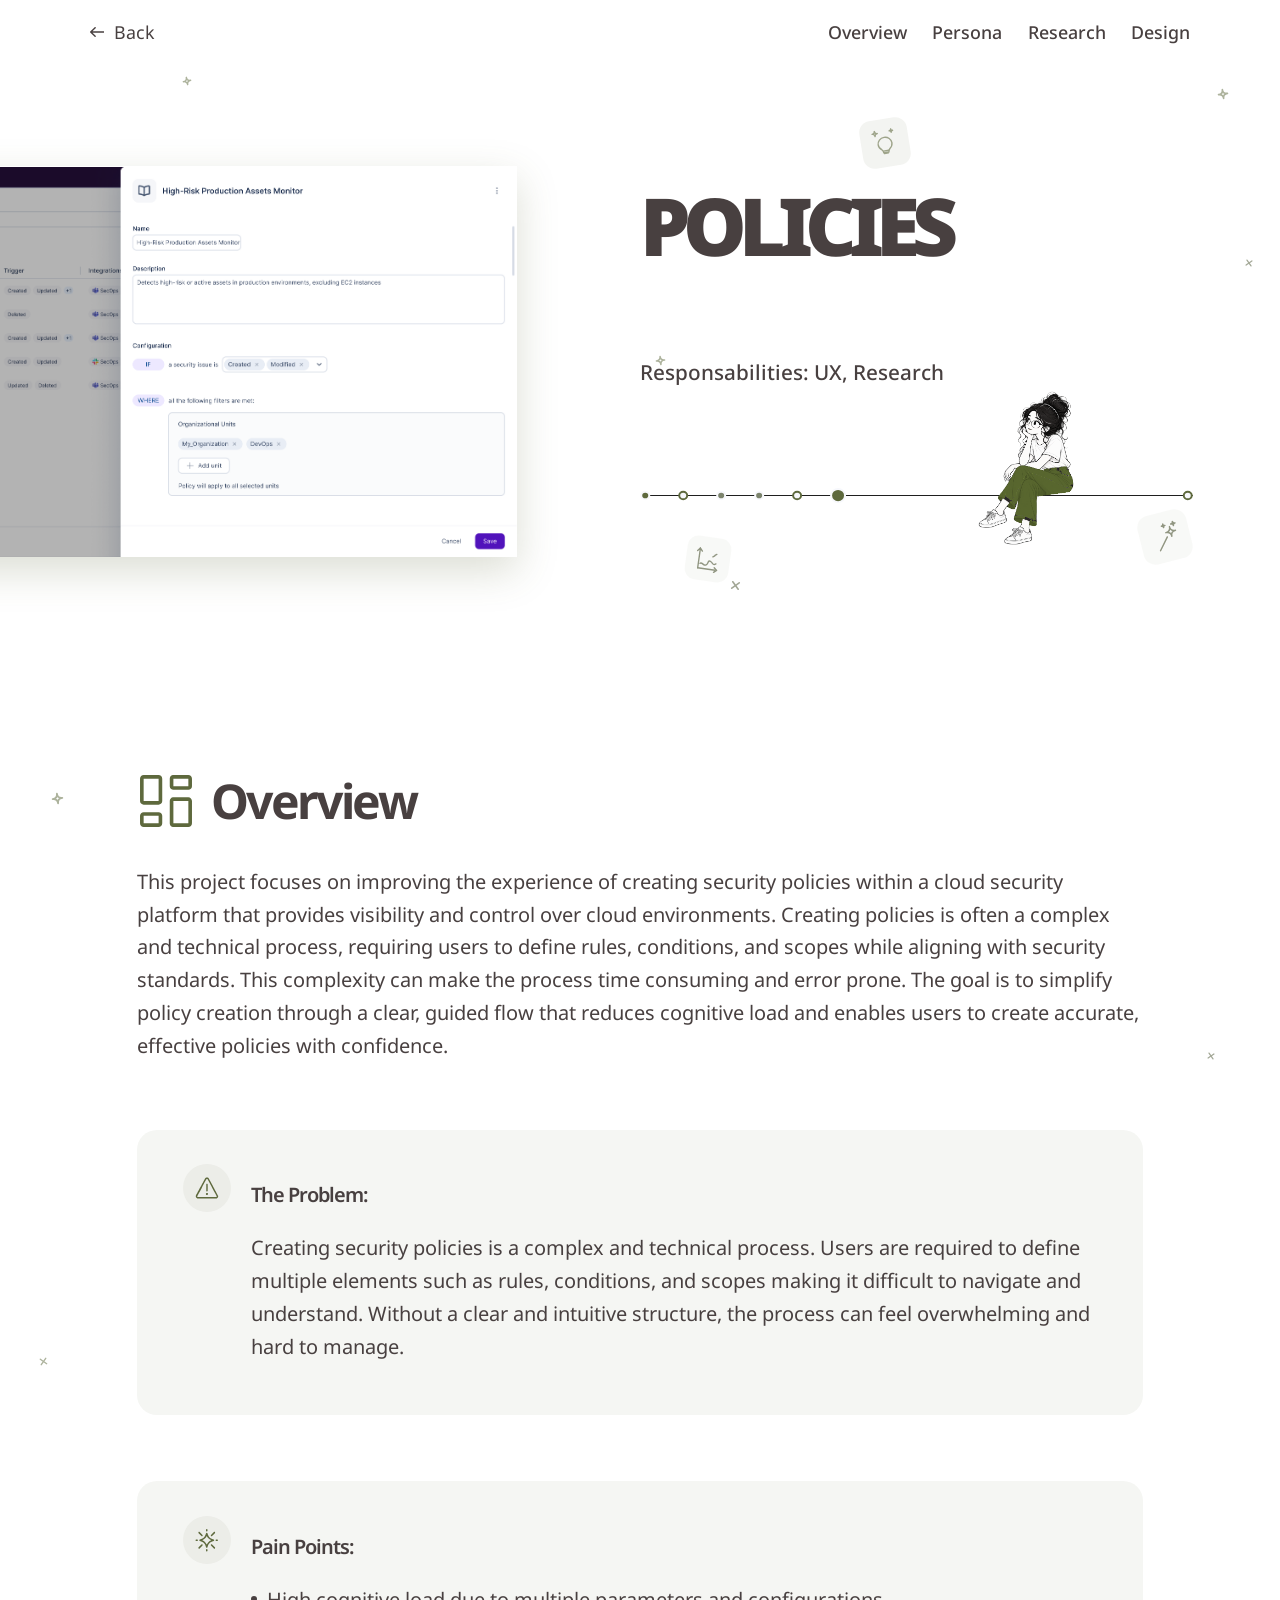
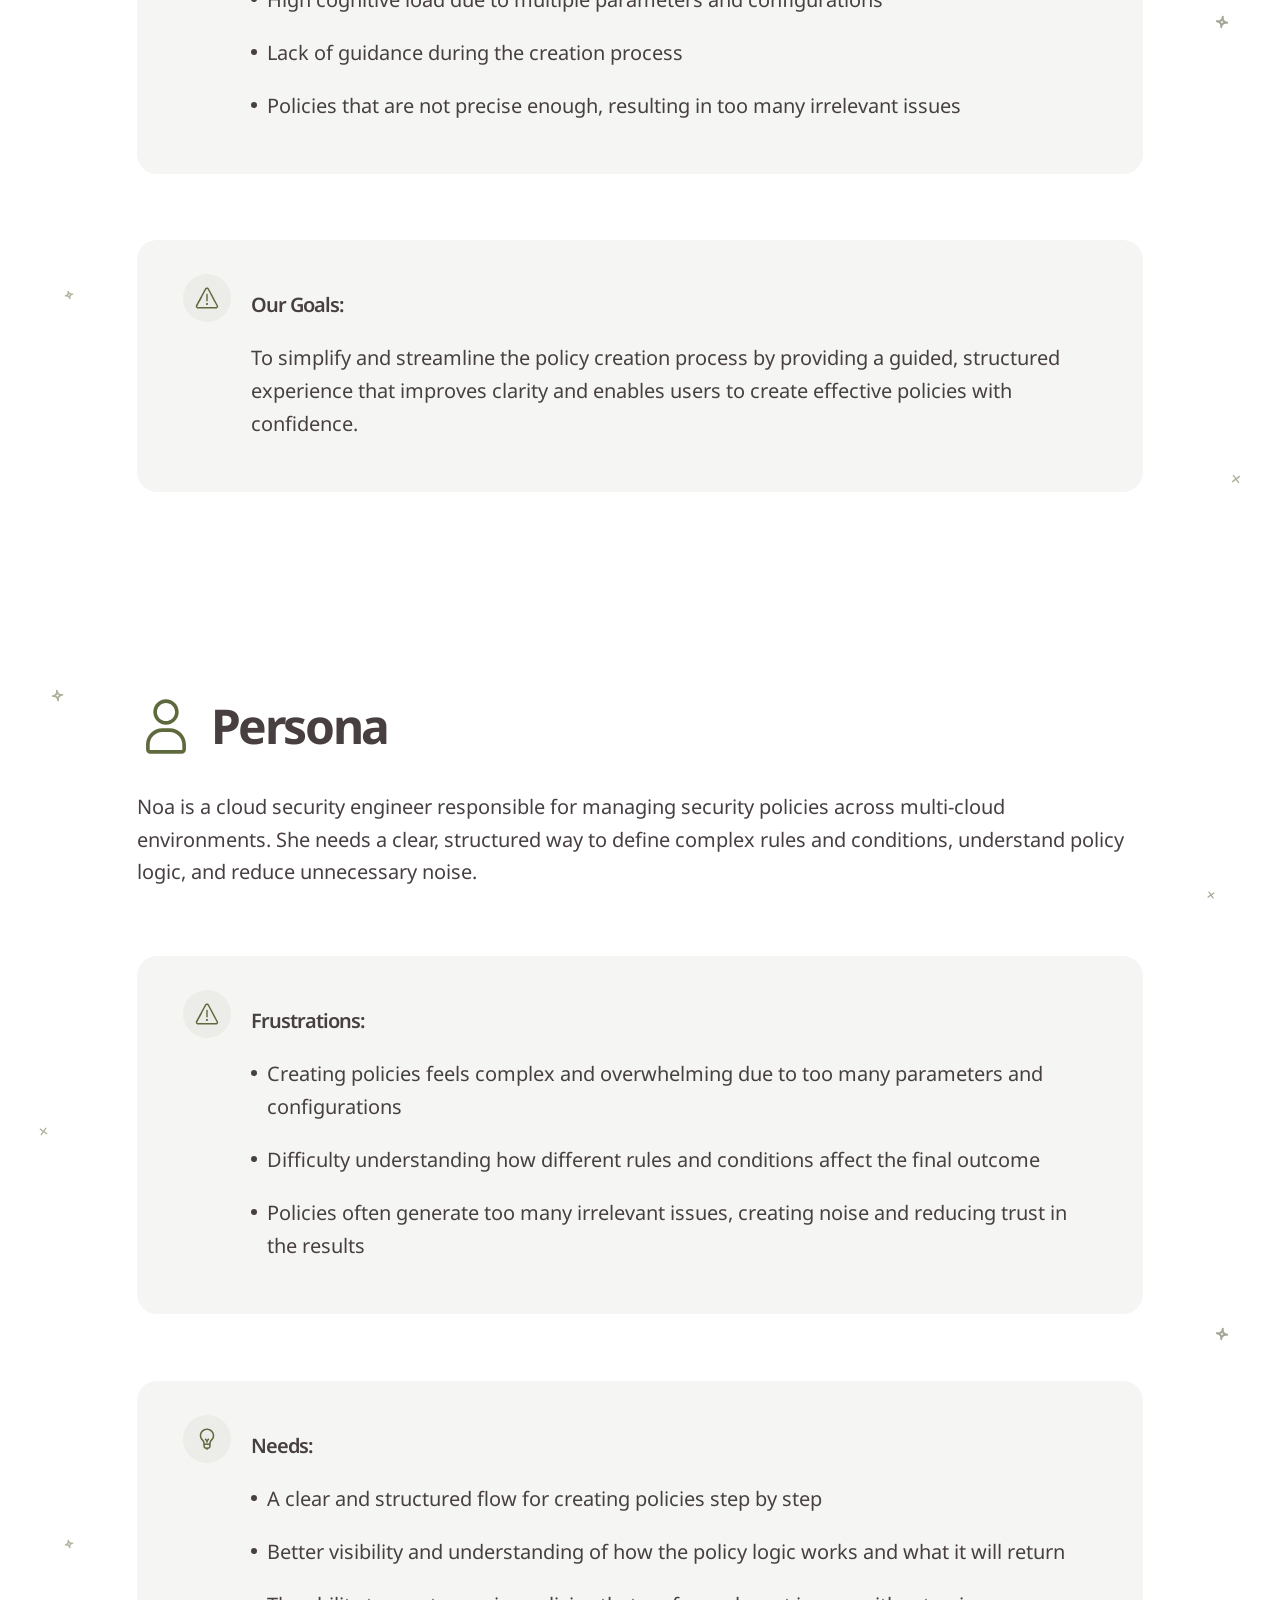
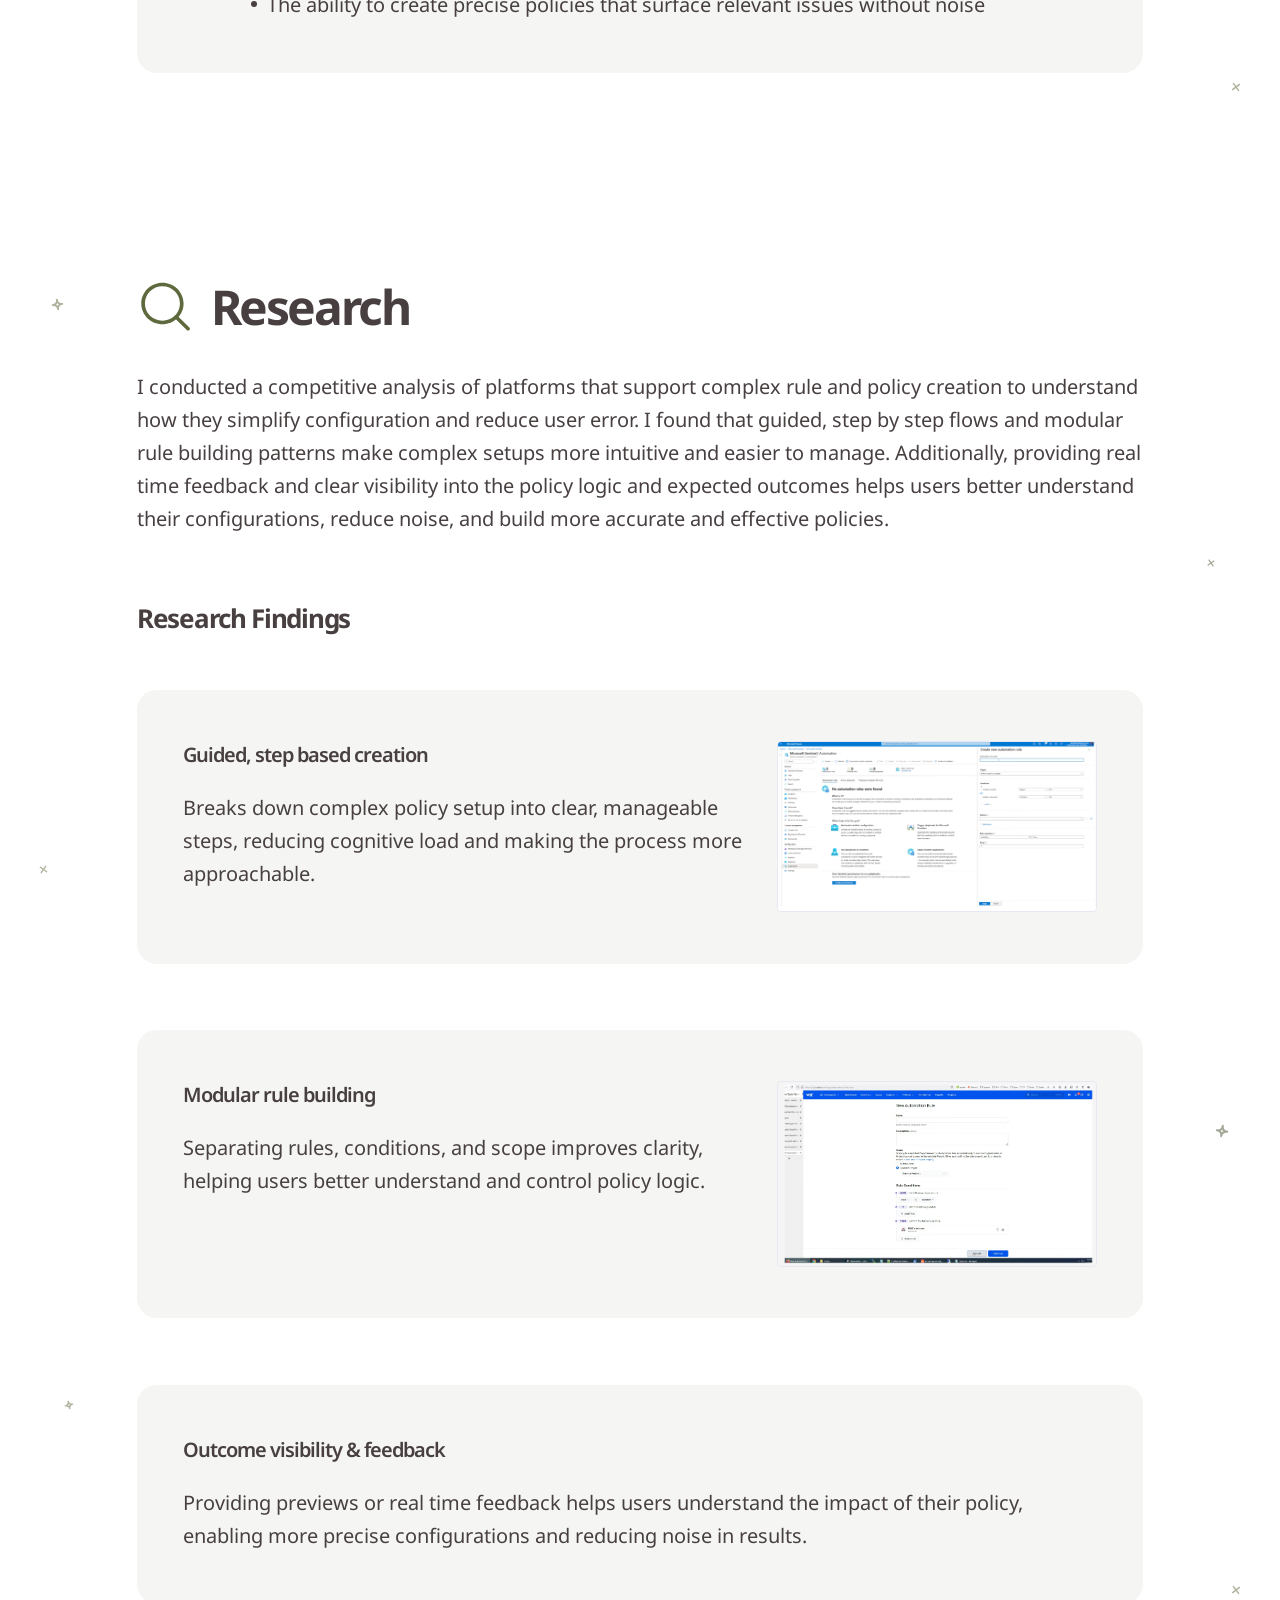
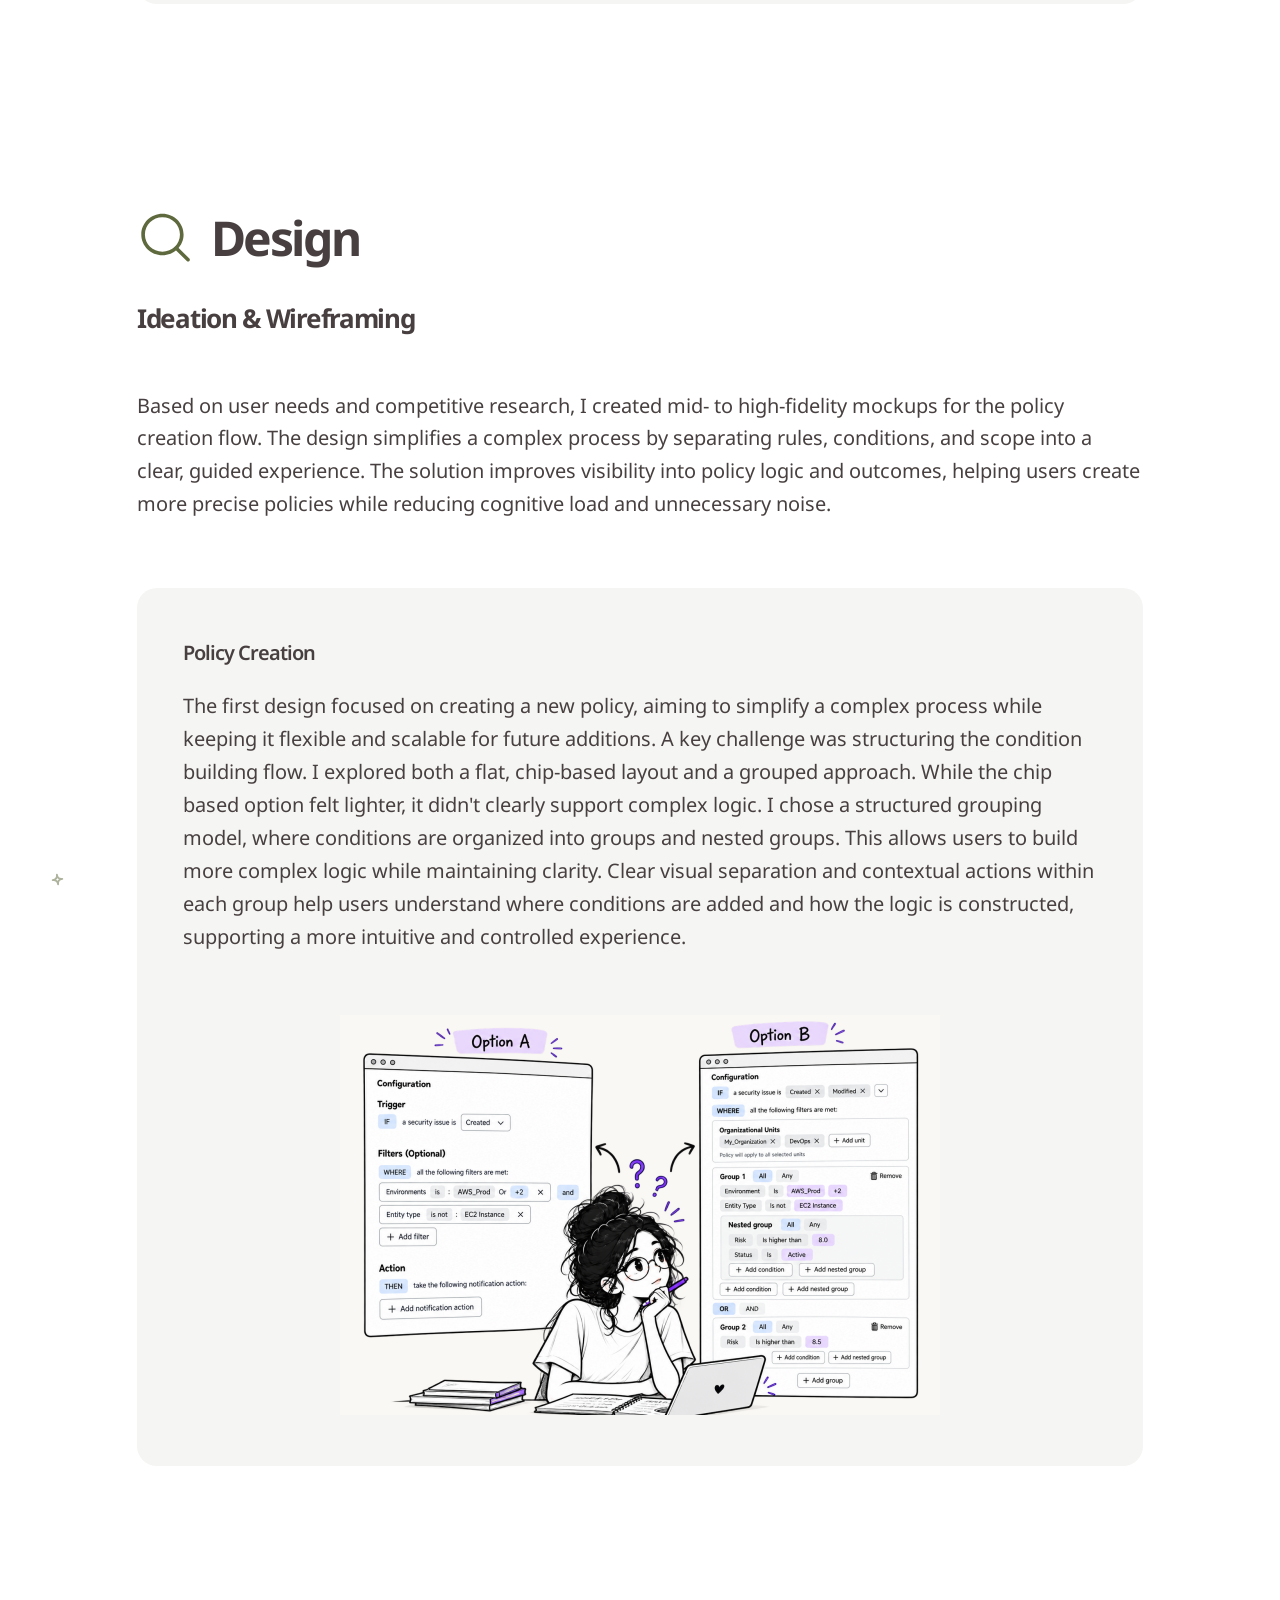
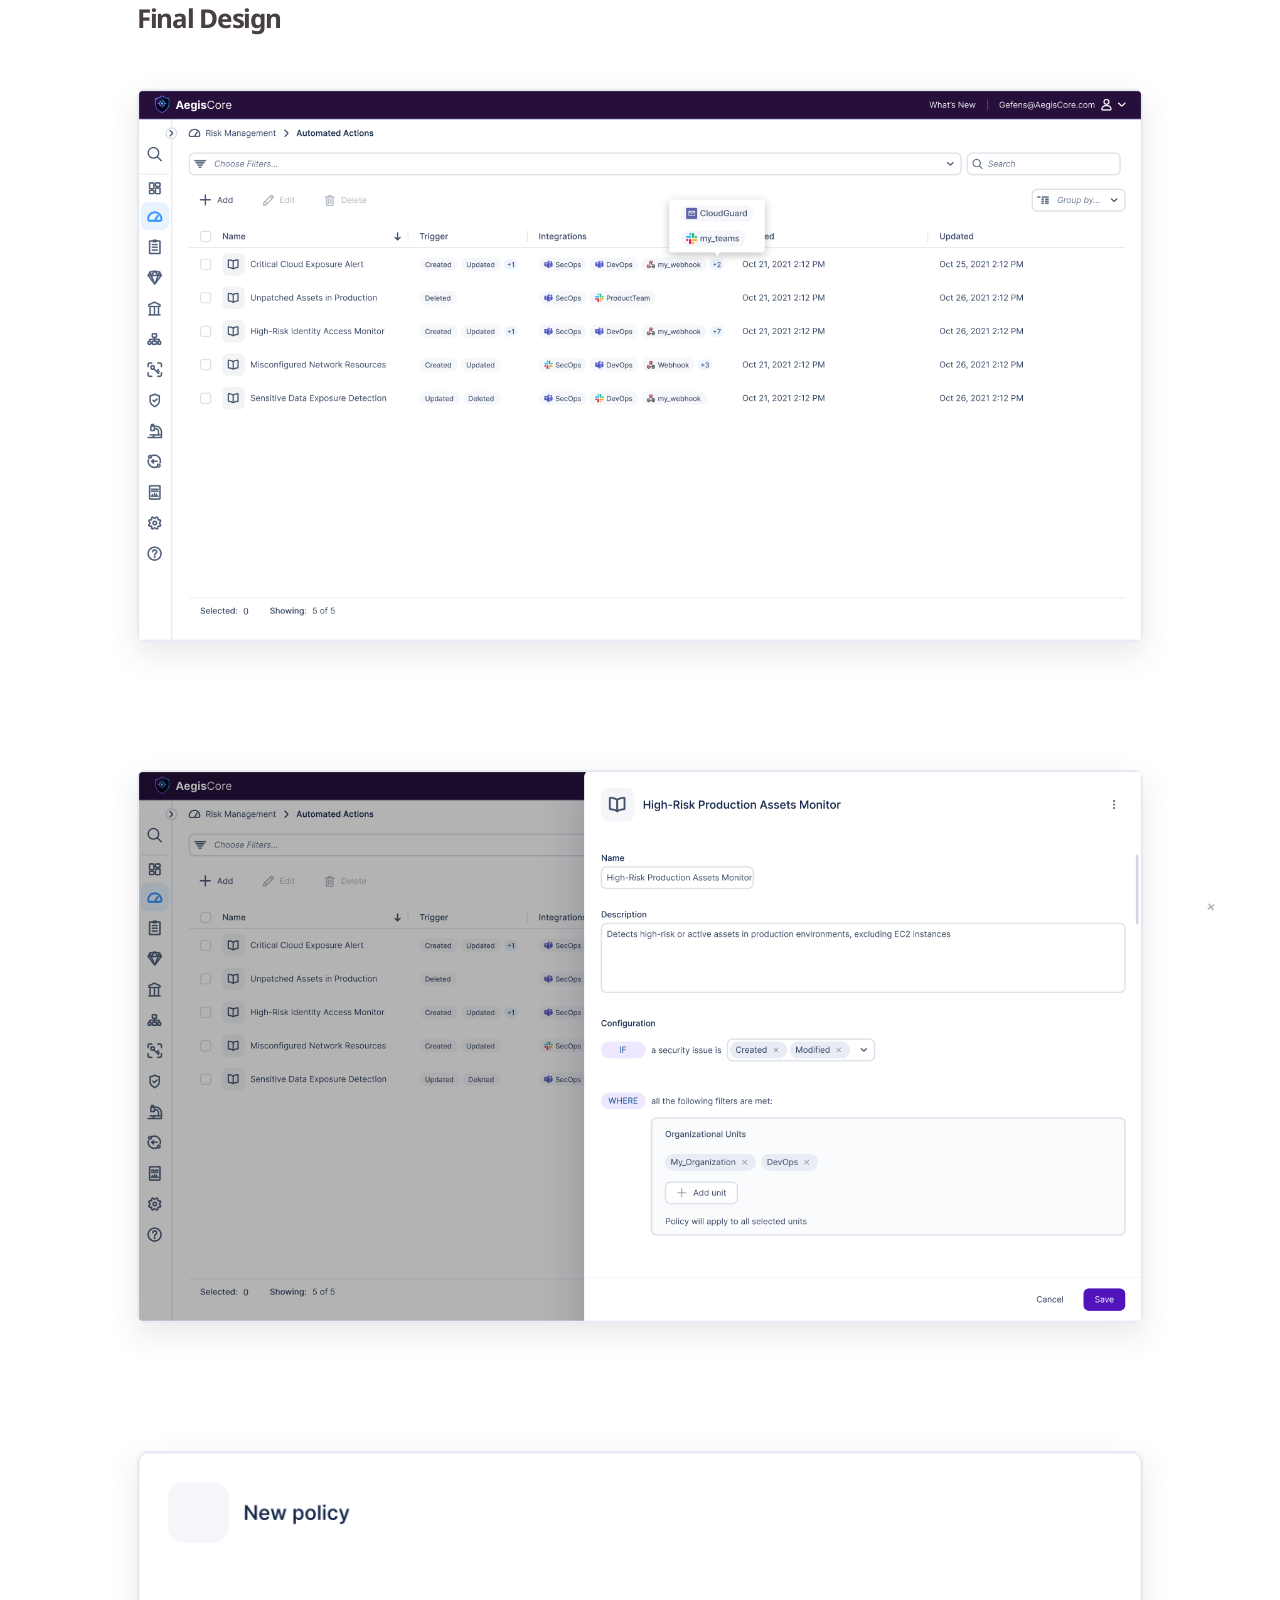
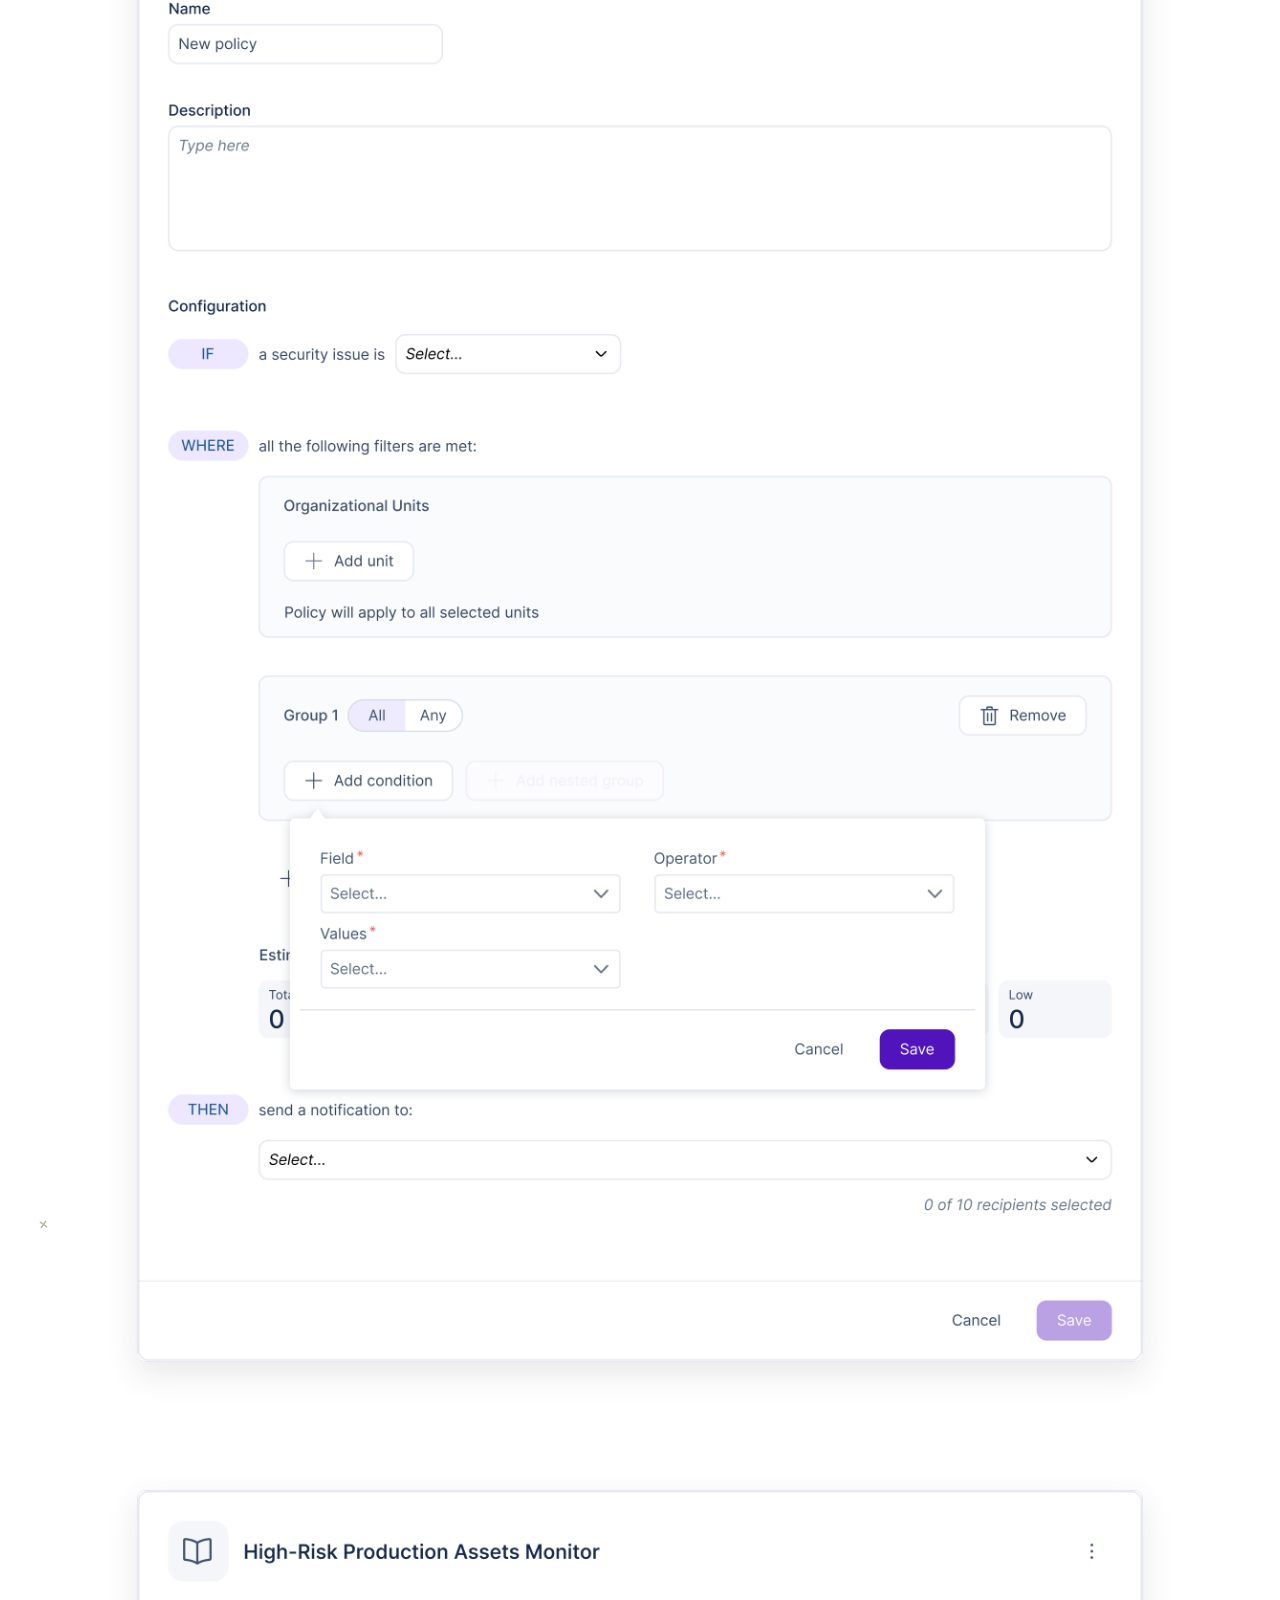
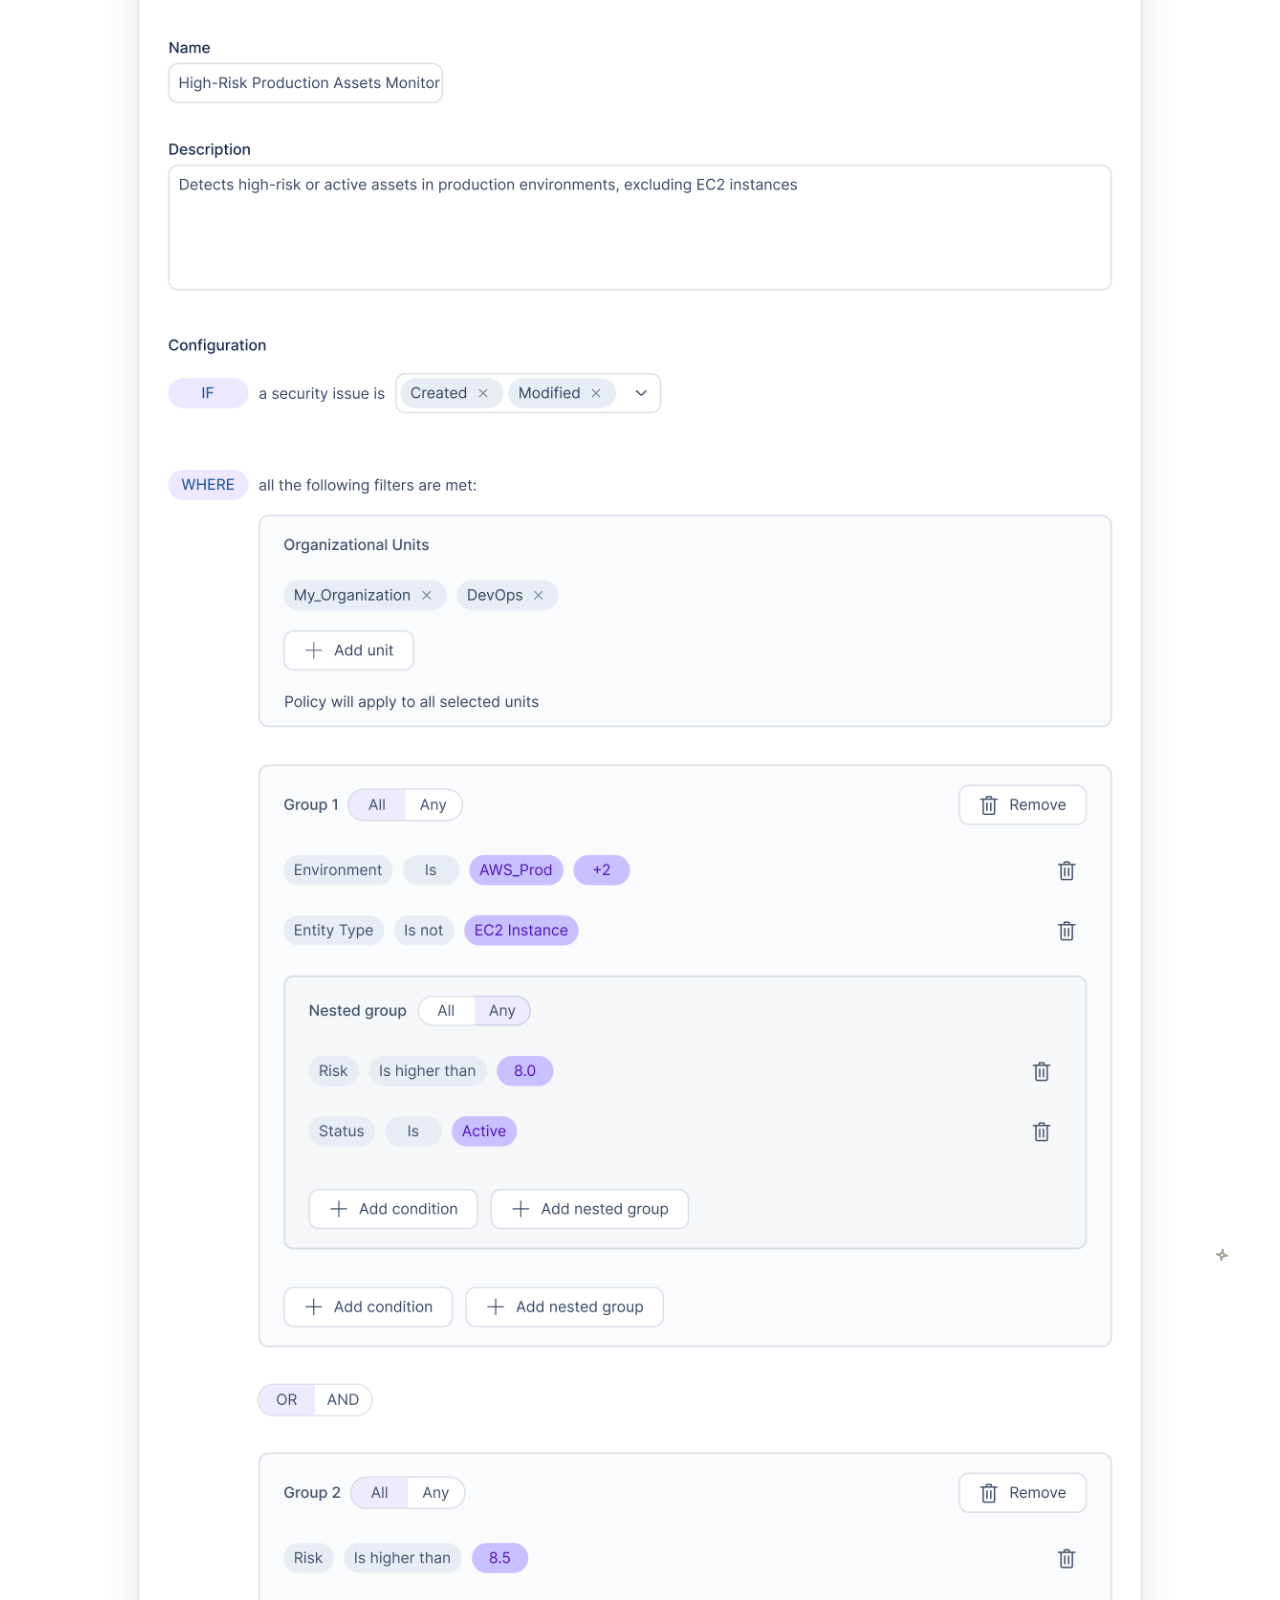
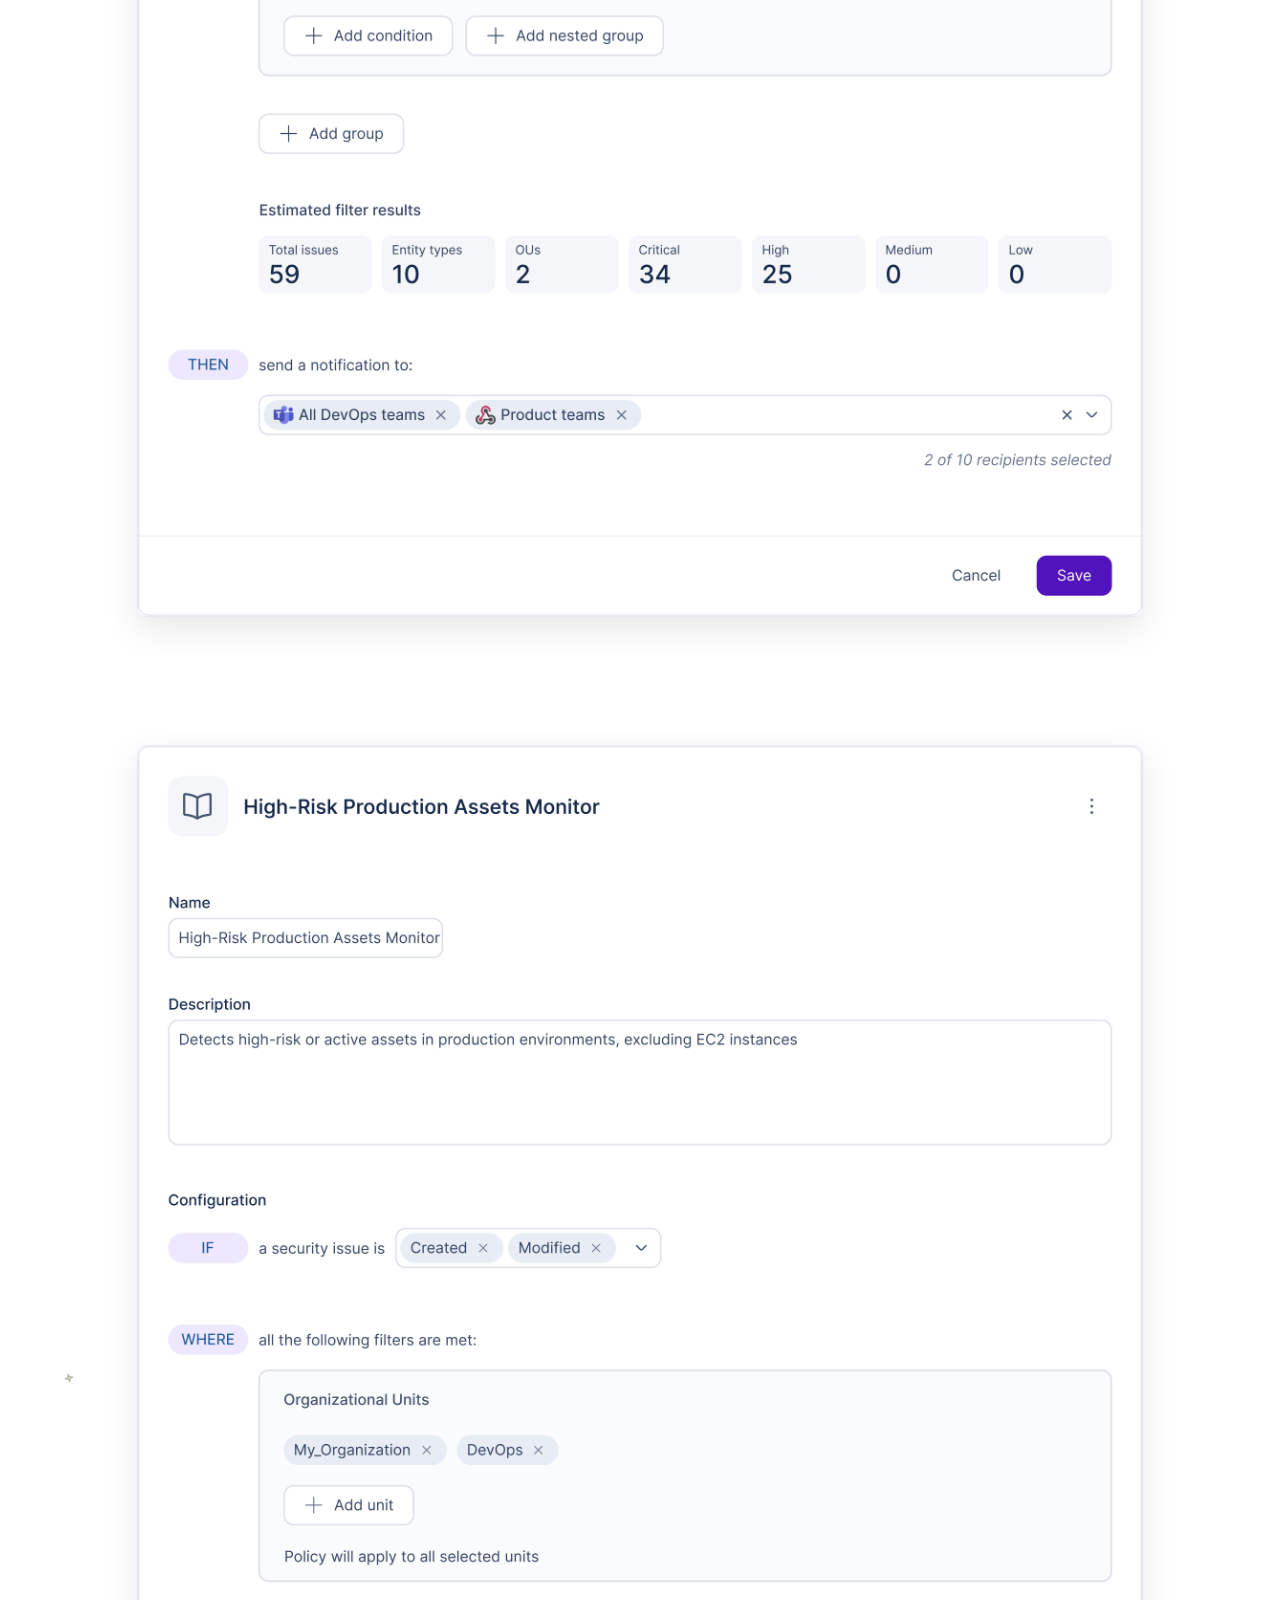
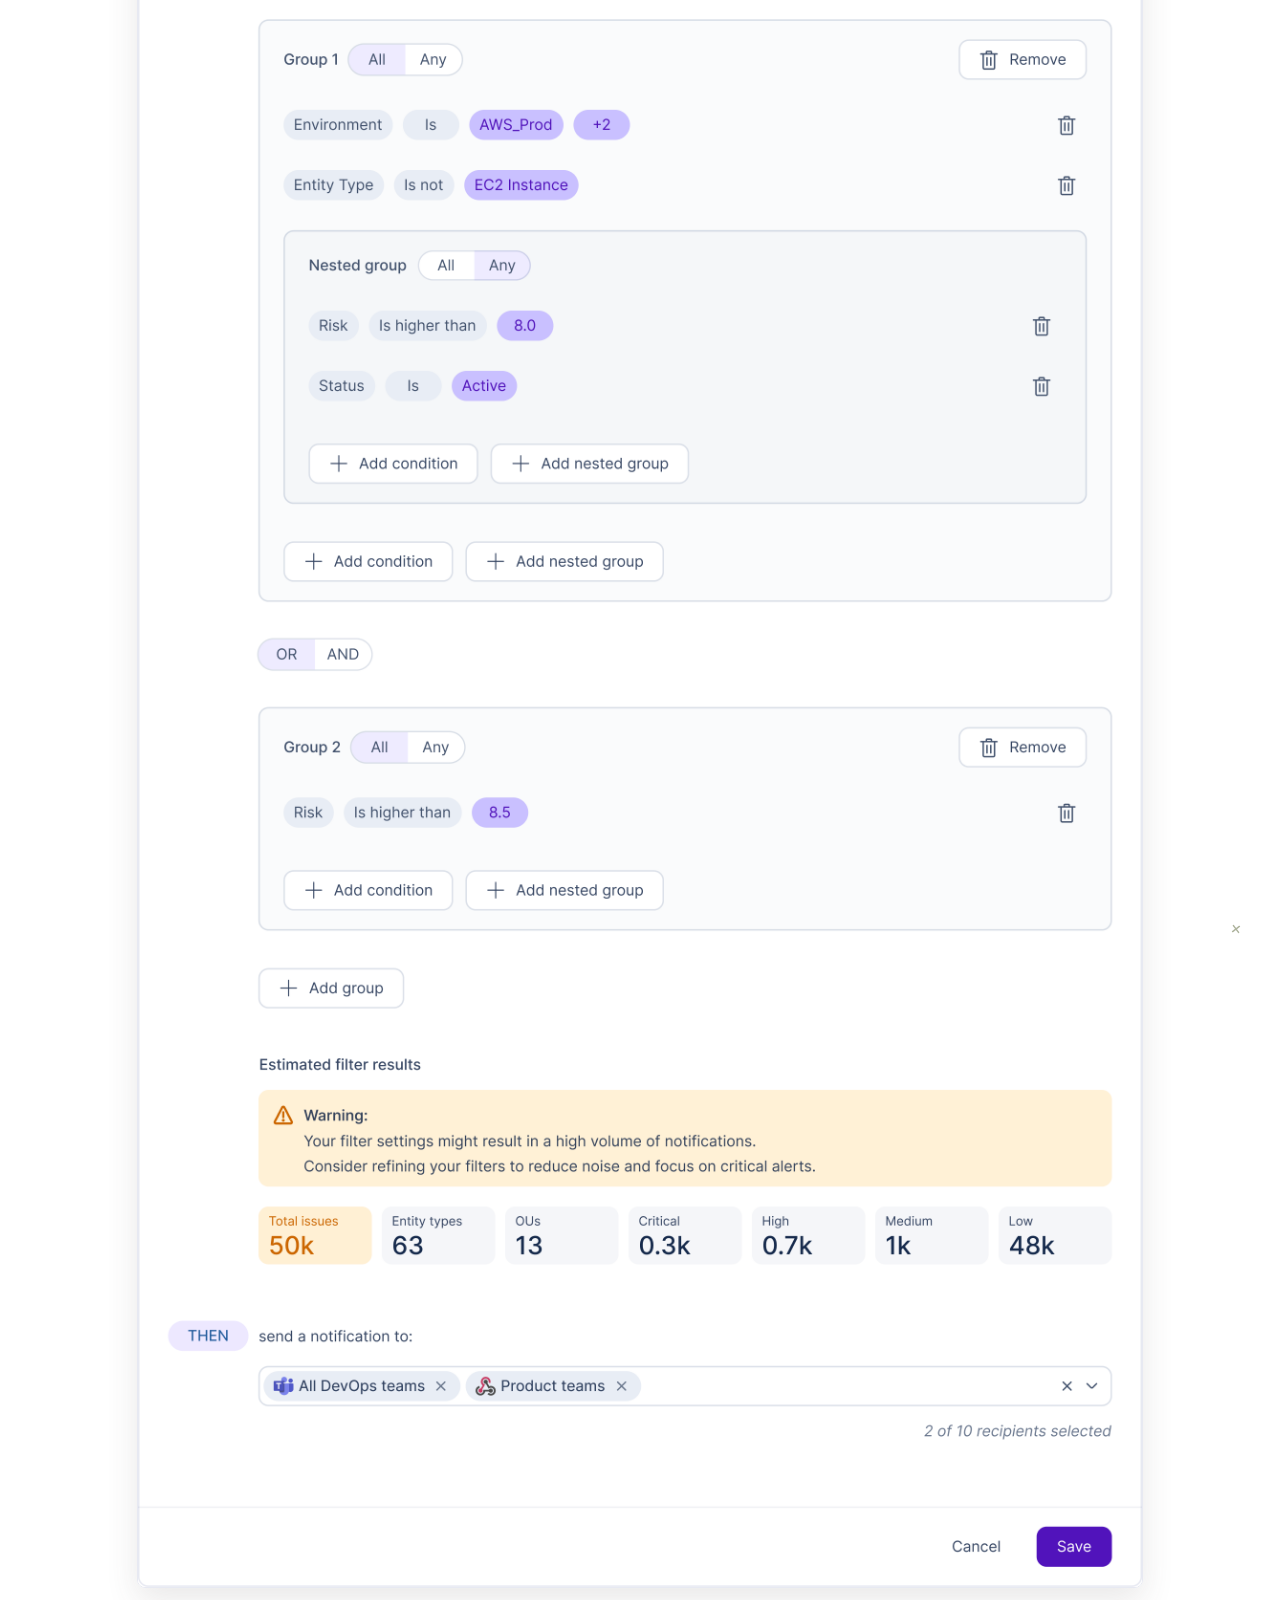
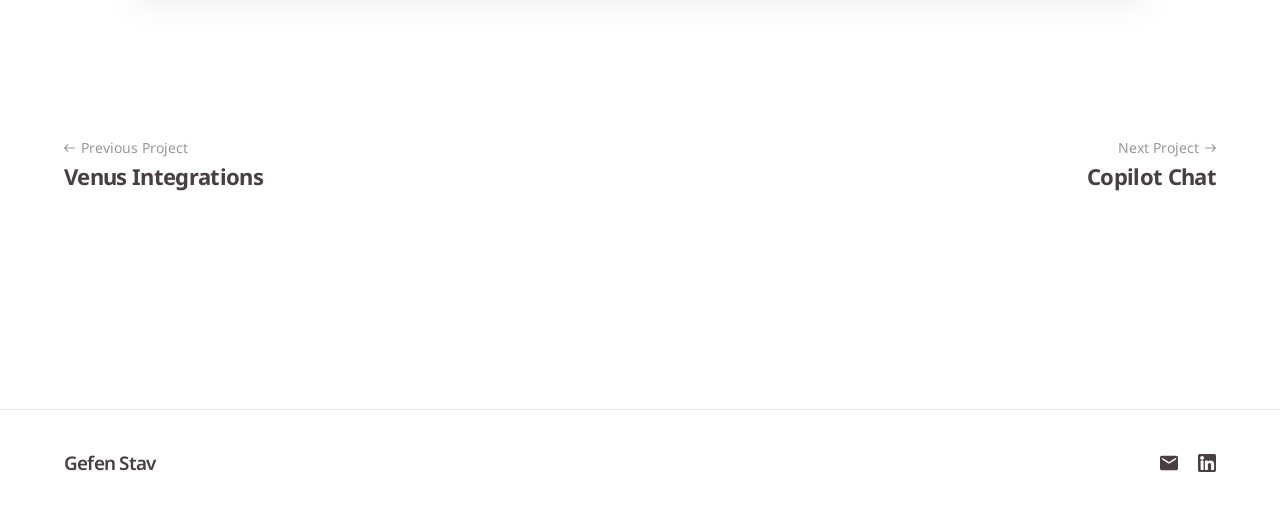
==== commit d0e4dc73: "Fix project-hero image shadow clipping at the bottom filter: drop-shadow() on (or wrapping) the actu" ====
--- a/project-aegiscore-policies.html
+++ b/project-aegiscore-policies.html
@@ -107,11 +107,13 @@
       </div>
       </div>
       <div class="project-hero__graphic" style="margin-top: -10px;">
-        <img
-          class="project-hero__graphic-img"
-          src="assets/images/project-hero/aegiscore-ui-policies-v3.png"
-          alt="AegisCore automated policy interface, showing the High-Risk Production Assets Monitor panel"
-        />
+        <span class="project-hero__graphic-shadow">
+          <img
+            class="project-hero__graphic-img"
+            src="assets/images/project-hero/aegiscore-ui-policies-v3.png"
+            alt="AegisCore automated policy interface, showing the High-Risk Production Assets Monitor panel"
+          />
+        </span>
       </div>
     </div>
   </section>
--- a/css/hero.css
+++ b/css/hero.css
@@ -375,6 +375,82 @@
   }
 
   .hero {
-    padding-bottom: 150px;
-  }
-}
+    /* Taller mobile hero - more breathing room above the greeting and
+       below the illustration, giving the doodles below real room to
+       sit without crowding the bottom edge. */
+    padding-top: 90px;
+    padding-bottom: 190px;
+  }
+
+  /* The desktop doodle positions assume real side margins beside a
+     centered 1046px column - on a phone the text runs edge-to-edge, so
+     those same percentages would land the cushions on top of the words.
+     Mobile keeps the doodles, but only in the actual empty bands: the
+     gap above the greeting and the gap below the illustration - never
+     beside the text. Smaller size to match the smaller canvas.
+
+     Fixed pixel insets (not percentages) from here on: with a left+right
+     pair both set from the desktop `left: X%` values, the two sides
+     never land symmetric (a right-side card's own width pushes its
+     right edge further from the edge than a left-side card's left
+     edge sits from its). Anchoring each side with its own property
+     (left: Npx / right: Npx) guarantees a true mirror. top/bottom are
+     anchored to the hero's own edges the same way, so the clearance
+     stays fixed no matter how tall the illustration renders - the
+     previous top:91% could land the card within a few px of the
+     hero's own bottom edge (its overflow:hidden boundary) depending on
+     total hero height, reading as clipped. */
+  .hero__doodles {
+    display: block;
+  }
+
+  .hero__doodle-card--wand,
+  .hero__doodle-card--graph,
+  .hero__doodle-card--bulb,
+  .hero__doodle-card--search {
+    width: 38px;
+    height: 38px;
+    top: auto;
+    bottom: auto;
+    left: auto;
+    right: auto;
+  }
+
+  /* Diagonal balance: one cushion top-left, the other bottom-right
+     (opposite corner), rather than both sitting in the top band
+     together. The bottom one lands in the gap between the button and
+     the illustration - not beside the illustration itself, which is
+     only ~77px wide either side of its own centered 220px width and
+     reads as crowding/overlapping the character at a 38px card's size
+     (the reason the other two cushions below are dropped entirely). */
+  .hero__doodle-card--wand { top: 26px; left: 32px; --r: -14deg; }
+  .hero__doodle-card--bulb { bottom: 165px; right: 32px; --r: 10deg; }
+
+  .hero__doodle-card--graph,
+  .hero__doodle-card--search {
+    display: none;
+  }
+
+  /* Scatter marks, same fixed-px logic as the cushions: kept to the two
+     bands that are actually clear of text at any viewport width in this
+     range - the open strip above the greeting (hero top -> 90px) and
+     the strip flanking the illustration (hero bottom -> ~190px, outside
+     its own centered 220px width) - rather than percentages that could
+     drift onto the headline or body copy as their line count changes. */
+  .hero__scatter--star-sm { top: 18px; left: 140px; bottom: auto; right: auto; }
+  .hero__scatter--x-sm { top: 58px; left: 195px; bottom: auto; right: auto; }
+  .hero__scatter--x-md { top: 14px; right: 115px; left: auto; bottom: auto; }
+  .hero__scatter--star-md { bottom: 150px; left: 40px; top: auto; right: auto; }
+  /* Moved out of the button-to-illustration gap to clear the bulb
+     cushion's new bottom-right spot above - into the illustration's
+     own right-side margin instead, where a small mark (unlike a 38px
+     card) doesn't read as crowding her. */
+  .hero__scatter--star-lg { bottom: 95px; right: 16px; top: auto; left: auto; }
+
+  /* Same tight illustration-flanking margin as the now-hidden cushions
+     above - same reasoning, same fix. */
+  .hero__scatter--x-lg,
+  .hero__scatter--star-xs {
+    display: none;
+  }
+}
--- a/css/project-hero.css
+++ b/css/project-hero.css
@@ -236,17 +236,31 @@
   justify-self: end;
 }
 
-.project-hero__graphic-img {
+/* box-shadow, not filter: drop-shadow - deliberately. A drop-shadow
+   filter on (or wrapping) the actual <img> clips its own blur at the
+   bottom edge only, in this rendering engine, once the image is scaled
+   down enough from its native resolution (confirmed with a plain div
+   standing in for the img: identical filter, identical position, full
+   symmetric bleed on every side - it's specifically about a replaced
+   element being involved). box-shadow on this wrapper sidesteps it
+   entirely and reads the same visually for a plain rectangular image. */
+.project-hero__graphic-shadow {
+  display: block;
   width: 85%;
   height: 85%;
-  object-fit: contain;
-  display: block;
   position: relative;
   z-index: 2;
   /* Soft glow in the page's own theme color (var(--color-accent)
      already resolves per-project - teal/blue/olive/mauve) instead of a
      generic neutral drop shadow. */
-  filter: drop-shadow(0 14px 38px color-mix(in srgb, var(--color-accent) 22%, transparent));
+  box-shadow: 0 14px 38px color-mix(in srgb, var(--color-accent) 22%, transparent);
+}
+
+.project-hero__graphic-img {
+  width: 100%;
+  height: 100%;
+  object-fit: contain;
+  display: block;
 }
 
 
@@ -288,6 +302,31 @@
 }
 
 @media (max-width: 760px) {
+  /* Matches the home hero's own mobile height (padding-top: 90px /
+     padding-bottom: 190px in hero.css) as closely as a shared padding
+     rule can: project heroes carry different content heights per page
+     (an eyebrow line above the title on three of the four, none on the
+     fourth; a one-line vs. two-line title), so no single padding value
+     lands every page on the exact same total - these numbers are tuned
+     to the most common case (title + eyebrow, ~359px of content),
+     which lands within a few px of the home hero's height; pages with
+     shorter content (no eyebrow, or a one-line title) end up a bit
+     shorter still, but far taller than the original 40px/40px. */
+  .project-hero {
+    padding-top: 68px;
+    padding-bottom: 142px;
+  }
+
+  /* Now that the graphic is widened to match the text column above
+     (see the width rule below), its own side margin is only ~28px -
+     too little room for a big blur radius to fade out in before
+     hitting .project-hero's overflow:hidden edge, reading as a flat
+     colored block rather than a shadow. Smaller radius, lower opacity,
+     more vertical offset: reads as a shadow sitting under the image. */
+  .project-hero__graphic-shadow {
+    box-shadow: 0 10px 18px color-mix(in srgb, var(--color-accent) 18%, transparent);
+  }
+
   /* Locked to Figma's 375px mobile reference frame, in fixed px - not
      vw/clamp. The reference design was never fluid across this whole
      range in the first place (it's one fixed frame), so scaling it
@@ -311,7 +350,12 @@
   }
 
   .project-hero__text-block {
-    width: 263px;
+    /* Wider than Figma's 263px reference: that number worked for the old
+       smaller title size, but the bigger mobile title (above) needs more
+       room so a long single word like "Integrations" doesn't wrap
+       mid-word. Capped against the viewport so it still never touches
+       the section's side edges on the narrowest phones. */
+    width: min(320px, calc(100vw - 48px));
     /* height: auto, not a fixed box - a fixed height here only ever
        existed to anchor the (now-removed) mobile character; forcing it
        risked clipping the subtitle's second line since real font
@@ -326,6 +370,16 @@
     gap: 20px;
   }
 
+  /* The project name is the page's main heading - it needs to read as
+     bigger than the section titles below it ("Overview", "Research"...),
+     which bottom out at 32px (--fs-section-title's own clamp floor).
+     --fs-display-title's floor (26px) undershoots that, so this page's
+     own h1 gets a mobile floor of its own, same as the home page's
+     hero title gets in hero.css. */
+  .project-hero__title {
+    font-size: 44px;
+  }
+
   .project-hero__eyebrow,
   .project-hero__subtitle {
     text-align: center;
@@ -333,7 +387,16 @@
 
   .project-hero__graphic,
   .project-hero--reversed .project-hero__graphic {
-    width: 319px;
+    /* !important: each project page sets its own inline width (a
+       clamp tuned to that image's native resolution) directly on this
+       element, which otherwise beats any external class rule
+       regardless of media query - this is the one way to still force
+       a shared mobile width across all of them. Matches the text
+       block's own width exactly, so the image's edges line up with
+       the text column above it instead of sitting narrower (or, with
+       only a thin margin around it, making its drop-shadow read as a
+       solid colored block rather than a shadow with room to fade). */
+    width: min(320px, calc(100vw - 48px)) !important;
     /* Figma's own 37px/19px margins were asymmetric to leave room for
        the character bleeding off its right edge. With her removed
        there's no longer a reason for that lopsided offset, so this
@@ -370,4 +433,68 @@
   .project-hero__character--mobile {
     display: none;
   }
-}
+
+  /* The three cushion cards don't fit mobile well - at this content
+     height there's no band roomy enough for a 34px card without it
+     reading as cramped or crowding the title/graphic, the same problem
+     the home hero's bottom cushions had. Dropped on mobile; the five
+     scatter marks below carry the motif on their own, spread evenly
+     across the bands that stay clear of text/graphic at any of the
+     four project pages' differing content heights: the strip above the
+     eyebrow, the strip between the subtitle and the graphic, and the
+     margins either side of the (narrower-than-viewport) graphic. Fixed
+     px, not percentages, and one shared set of positions for both the
+     default and --reversed layouts, since mobile centers both the same
+     way regardless of which side the desktop graphic sits on. */
+  .project-hero__doodles,
+  .project-hero--reversed .project-hero__doodles {
+    display: block;
+  }
+
+  .project-hero__doodle-card--a,
+  .project-hero__doodle-card--b,
+  .project-hero__doodle-card--c {
+    display: none;
+  }
+
+  .project-hero__scatter-mark--1,
+  .project-hero__scatter-mark--2,
+  .project-hero__scatter-mark--3,
+  .project-hero__scatter-mark--4,
+  .project-hero__scatter-mark--5 {
+    top: auto;
+    bottom: auto;
+    left: auto;
+    right: auto;
+  }
+
+  .project-hero__scatter-mark--1,
+  .project-hero--reversed .project-hero__scatter-mark--1 {
+    top: 18px;
+    left: 46px;
+  }
+
+  .project-hero__scatter-mark--2,
+  .project-hero--reversed .project-hero__scatter-mark--2 {
+    top: 18px;
+    right: 46px;
+  }
+
+  .project-hero__scatter-mark--3,
+  .project-hero--reversed .project-hero__scatter-mark--3 {
+    top: 210px;
+    left: 50%;
+  }
+
+  .project-hero__scatter-mark--4,
+  .project-hero--reversed .project-hero__scatter-mark--4 {
+    top: 345px;
+    left: 14px;
+  }
+
+  .project-hero__scatter-mark--5,
+  .project-hero--reversed .project-hero__scatter-mark--5 {
+    top: 345px;
+    right: 14px;
+  }
+}
--- a/css/overview.css
+++ b/css/overview.css
@@ -34,6 +34,26 @@
   .overview__scatter {
     display: block;
   }
+}
+
+/* On mobile the cards run edge-to-edge (see .overview__inner's own
+   20px gutter), so there's no side margin for marks beside the cards -
+   only above/below them. Keep the marks, just thin them to the ones
+   that land in those real gaps instead of on top of a card. */
+@media (max-width: 680px) {
+  .overview__scatter {
+    display: block;
+  }
+
+  .overview__scatter-mark--2,
+  .overview__scatter-mark--3,
+  .overview__scatter-mark--4 {
+    display: none;
+  }
+
+  .overview__scatter-mark--1 { top: 1%; left: 10%; }
+  .overview__scatter-mark--5 { top: 50%; left: 4%; }
+  .overview__scatter-mark--6 { top: 98%; right: 8%; }
 }
 
 .overview__inner {
@@ -141,4 +161,11 @@
   .overview-card {
     flex-direction: column;
   }
+
+  /* The 24px title-to-body gap was tuned for the desktop side-by-side
+     card; stacked on mobile it reads as an oversized gap between the
+     heading and its own paragraph right under it. */
+  .overview-card__content {
+    gap: 14px;
+  }
 }
--- a/css/research.css
+++ b/css/research.css
@@ -66,4 +66,15 @@
     height: auto;
     aspect-ratio: 16 / 9;
   }
+
+  /* The hover-to-enlarge effect relies on a real :hover state to shrink
+     back once the pointer leaves - on touch there's no such event, so a
+     tap leaves the thumbnail stuck zoomed in with no way back short of
+     reloading the page. Dropped on mobile; the user can already pinch-
+     zoom any image themselves if they want a closer look. */
+  .research-card__thumb:hover,
+  .research-card__thumb:focus-visible {
+    transform: none;
+    box-shadow: none;
+  }
 }
--- a/css/project-nav.css
+++ b/css/project-nav.css
@@ -90,18 +90,26 @@
 }
 
 @media (max-width: 600px) {
+  /* Stacking the full prev/next cards (eyebrow + project title each)
+     leaves too little room on a phone - condense to just the arrow and
+     the "Previous/Next Project" label, side by side, like a simple
+     pager instead of two full-height cards. */
   .project-nav__inner {
-    flex-direction: column;
-    align-items: stretch;
+    align-items: center;
+    justify-content: space-between;
   }
 
   .project-nav__link--next {
     margin-left: 0;
-    align-items: flex-start;
+    align-items: flex-end;
   }
 
   .project-nav__link:only-child {
     align-items: center;
     text-align: center;
   }
+
+  .project-nav__title {
+    display: none;
+  }
 }
--- a/css/footer.css
+++ b/css/footer.css
@@ -46,8 +46,11 @@
 }
 
 @media (max-width: 500px) {
+  /* Stacking them (both left-aligned, logo above icons) put the two on
+     the same side with no real reason to - row-reverse keeps them side
+     by side like desktop, just swapped so the icons land on the left
+     and the logo on the right instead of logo-left/icons-right. */
   .site-footer__inner {
-    flex-direction: column;
-    align-items: flex-start;
+    flex-direction: row-reverse;
   }
 }
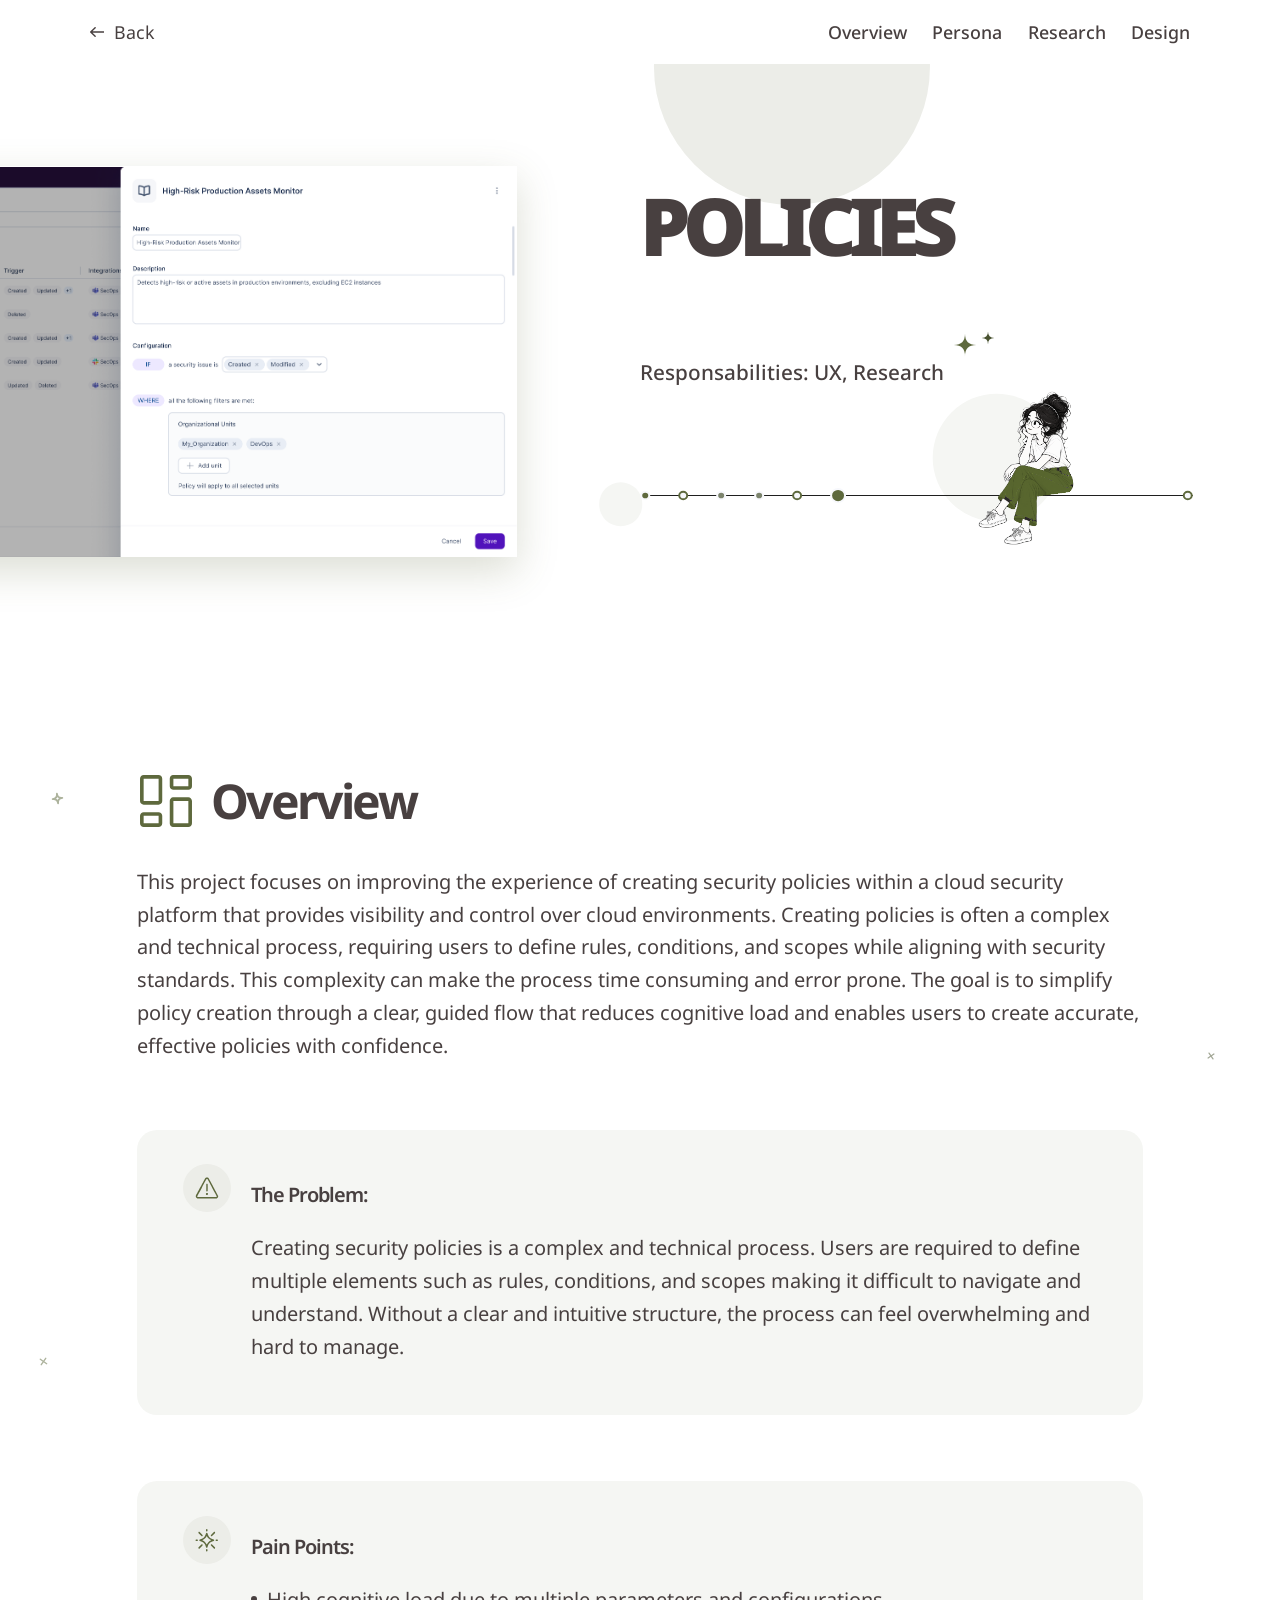
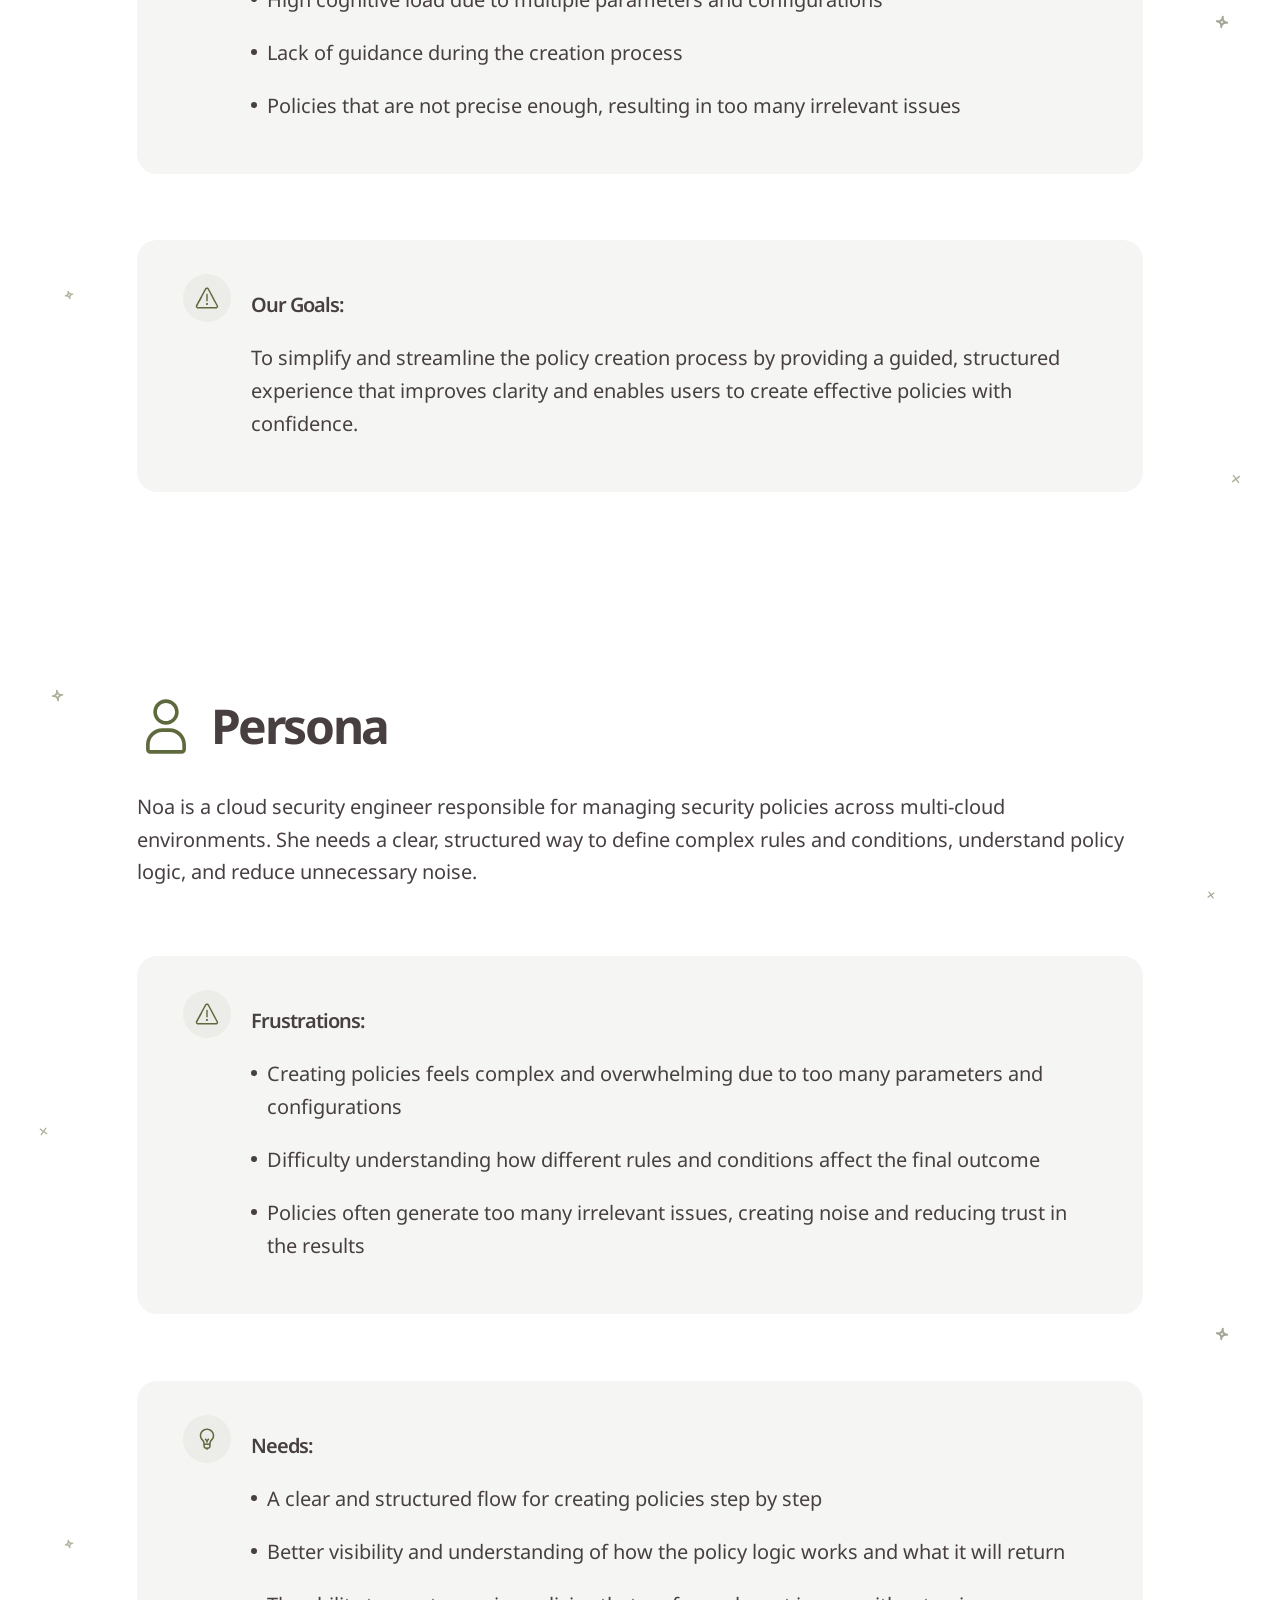
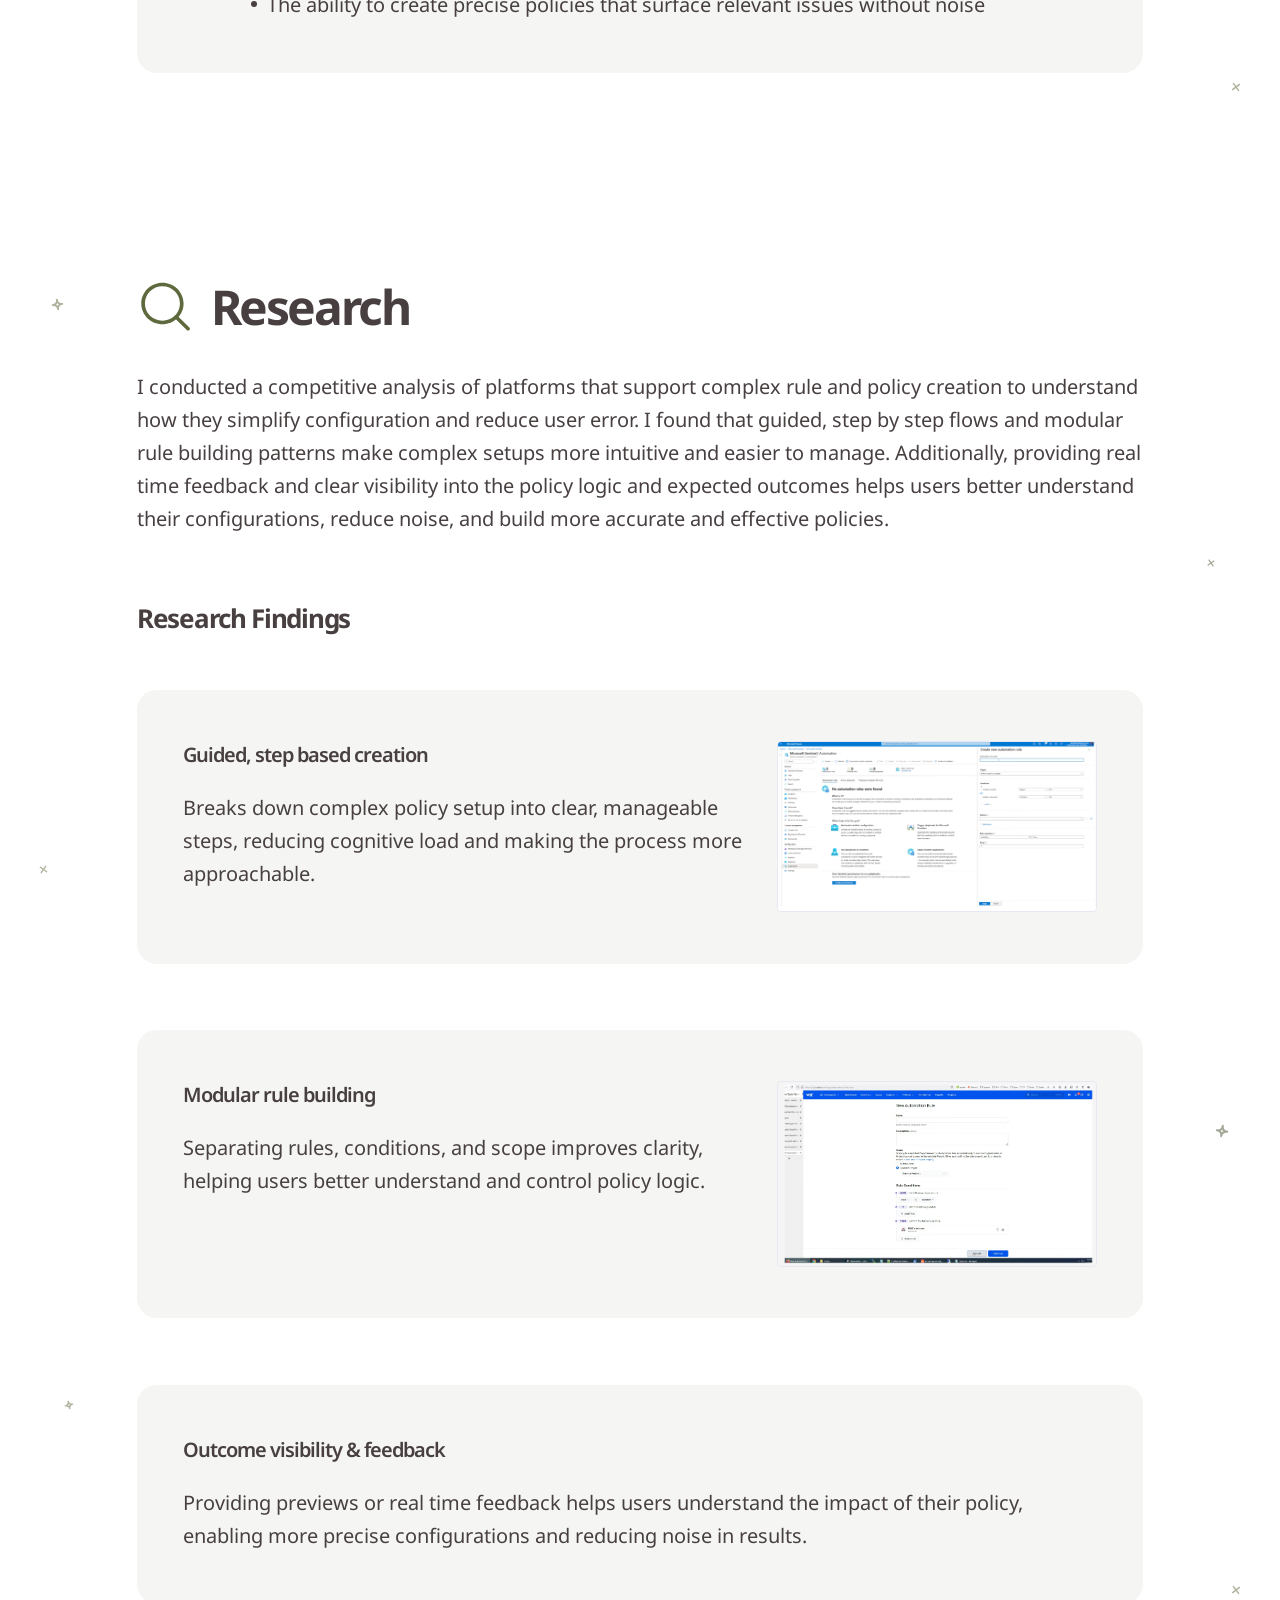
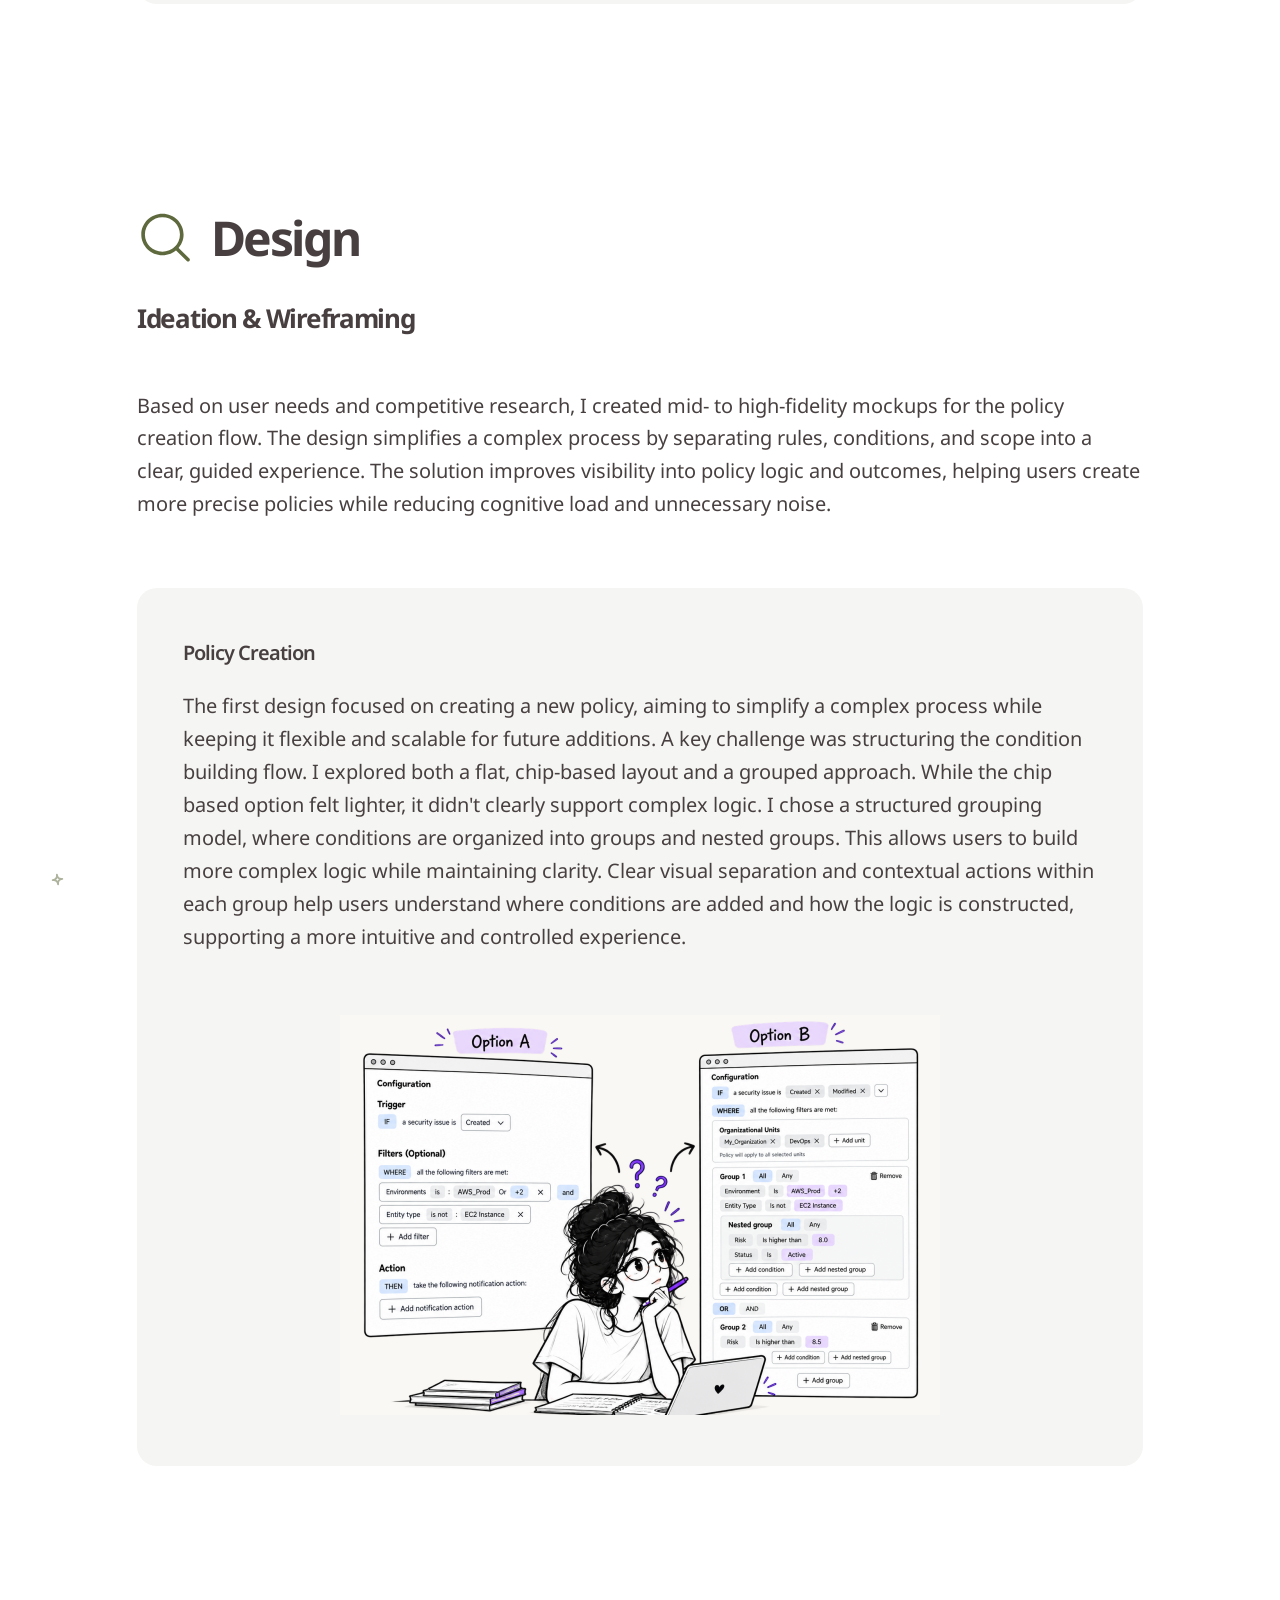
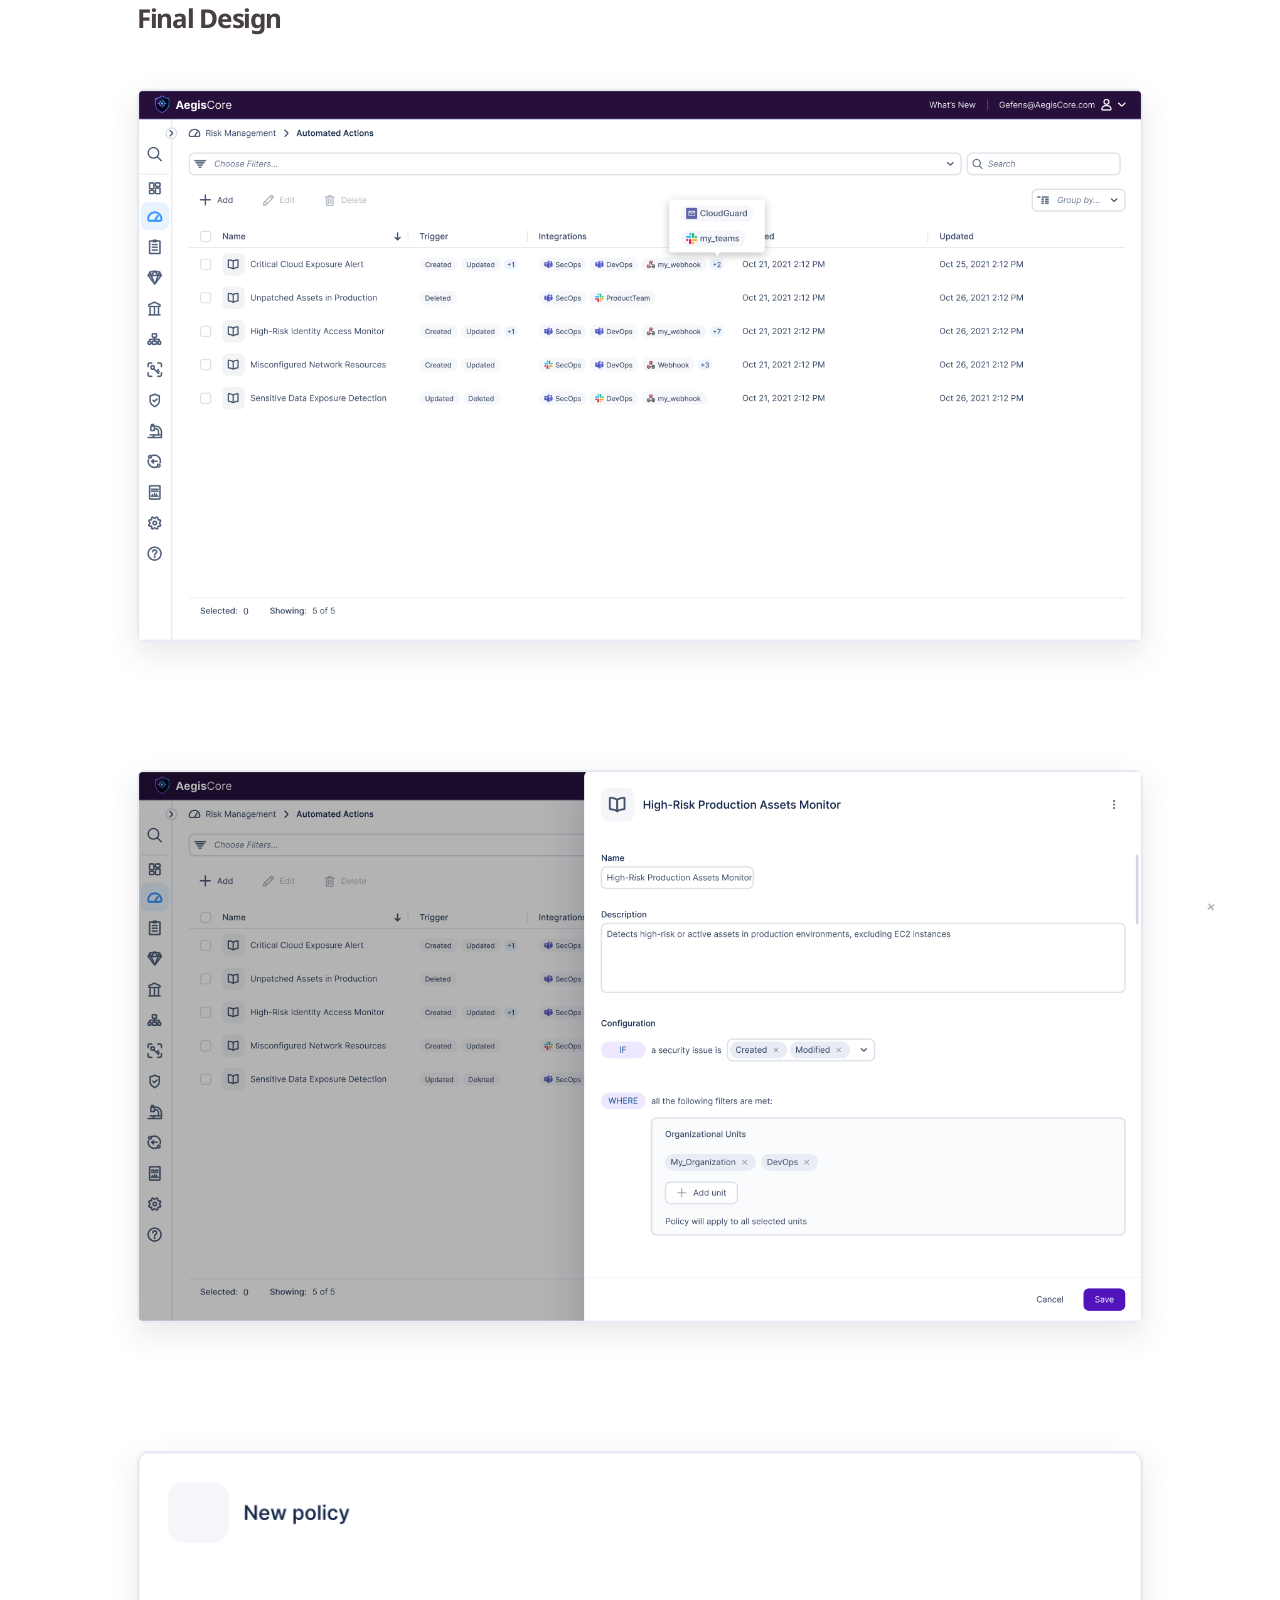
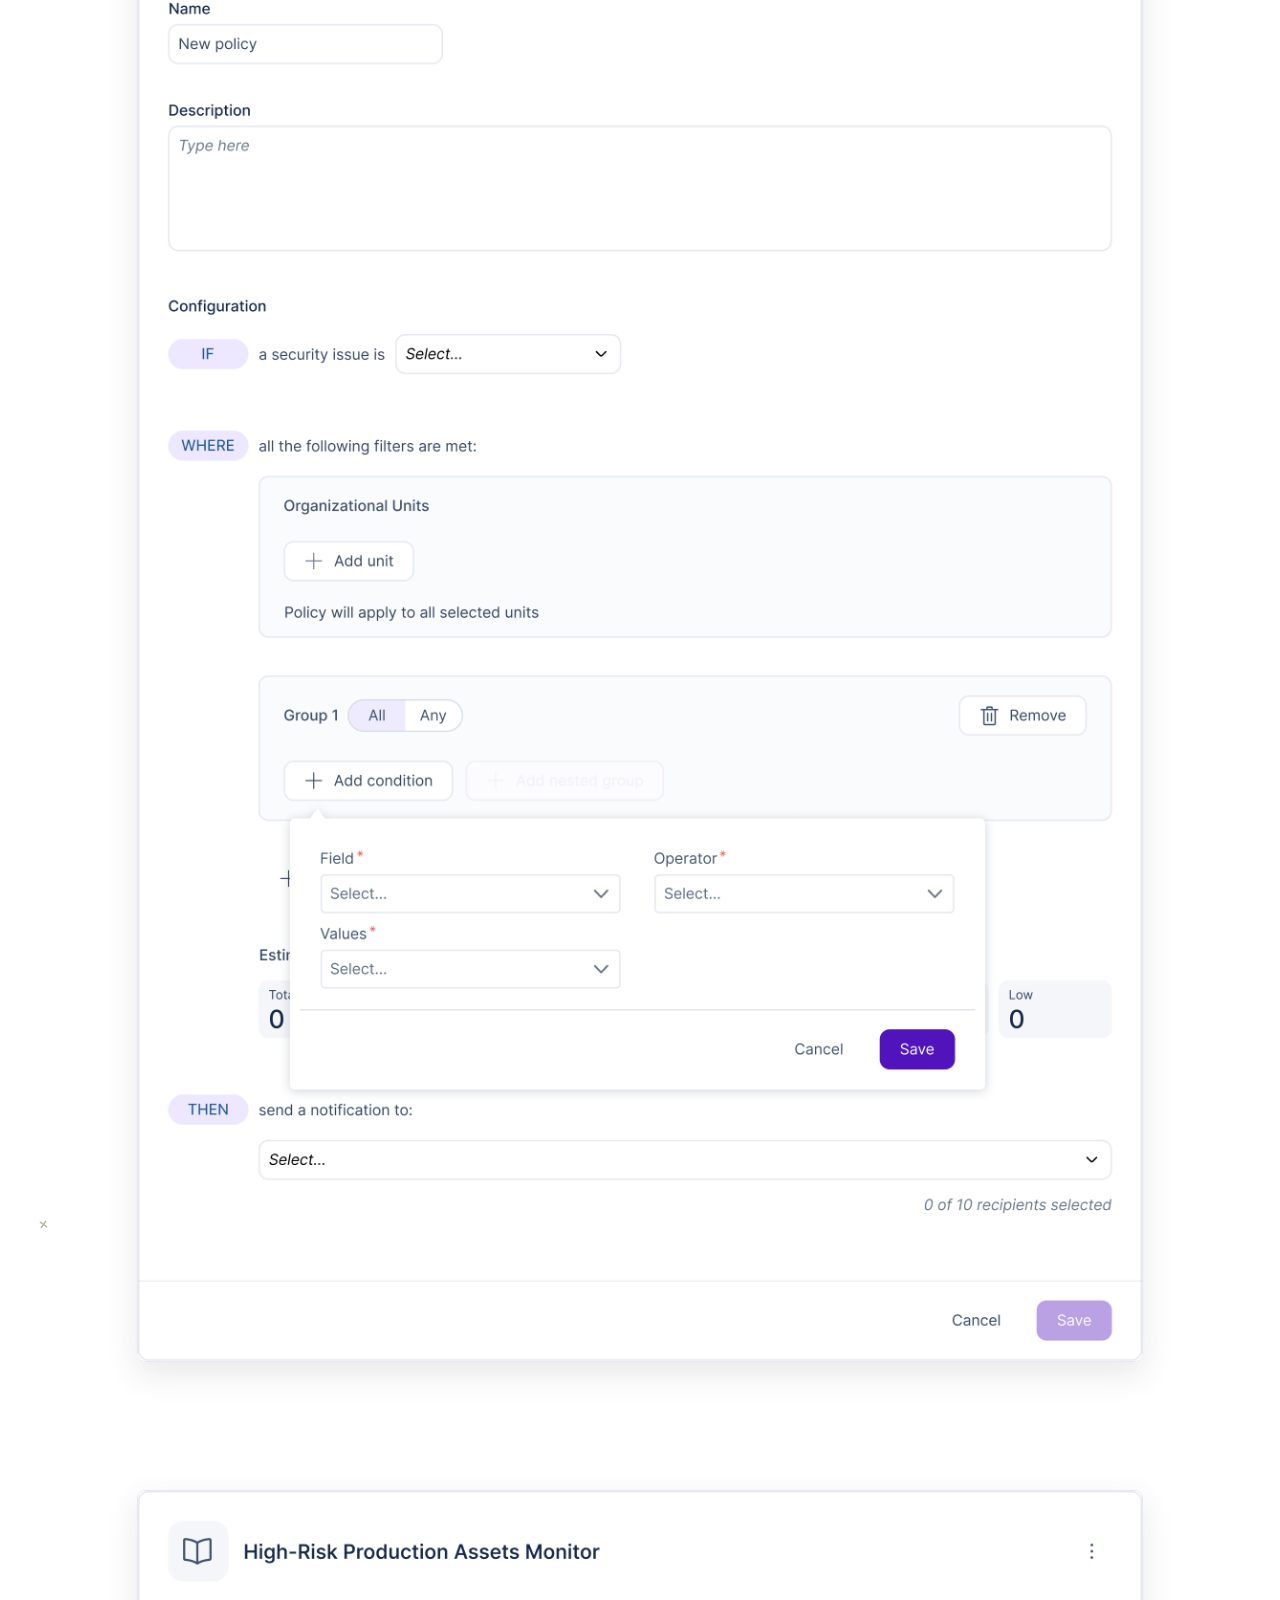
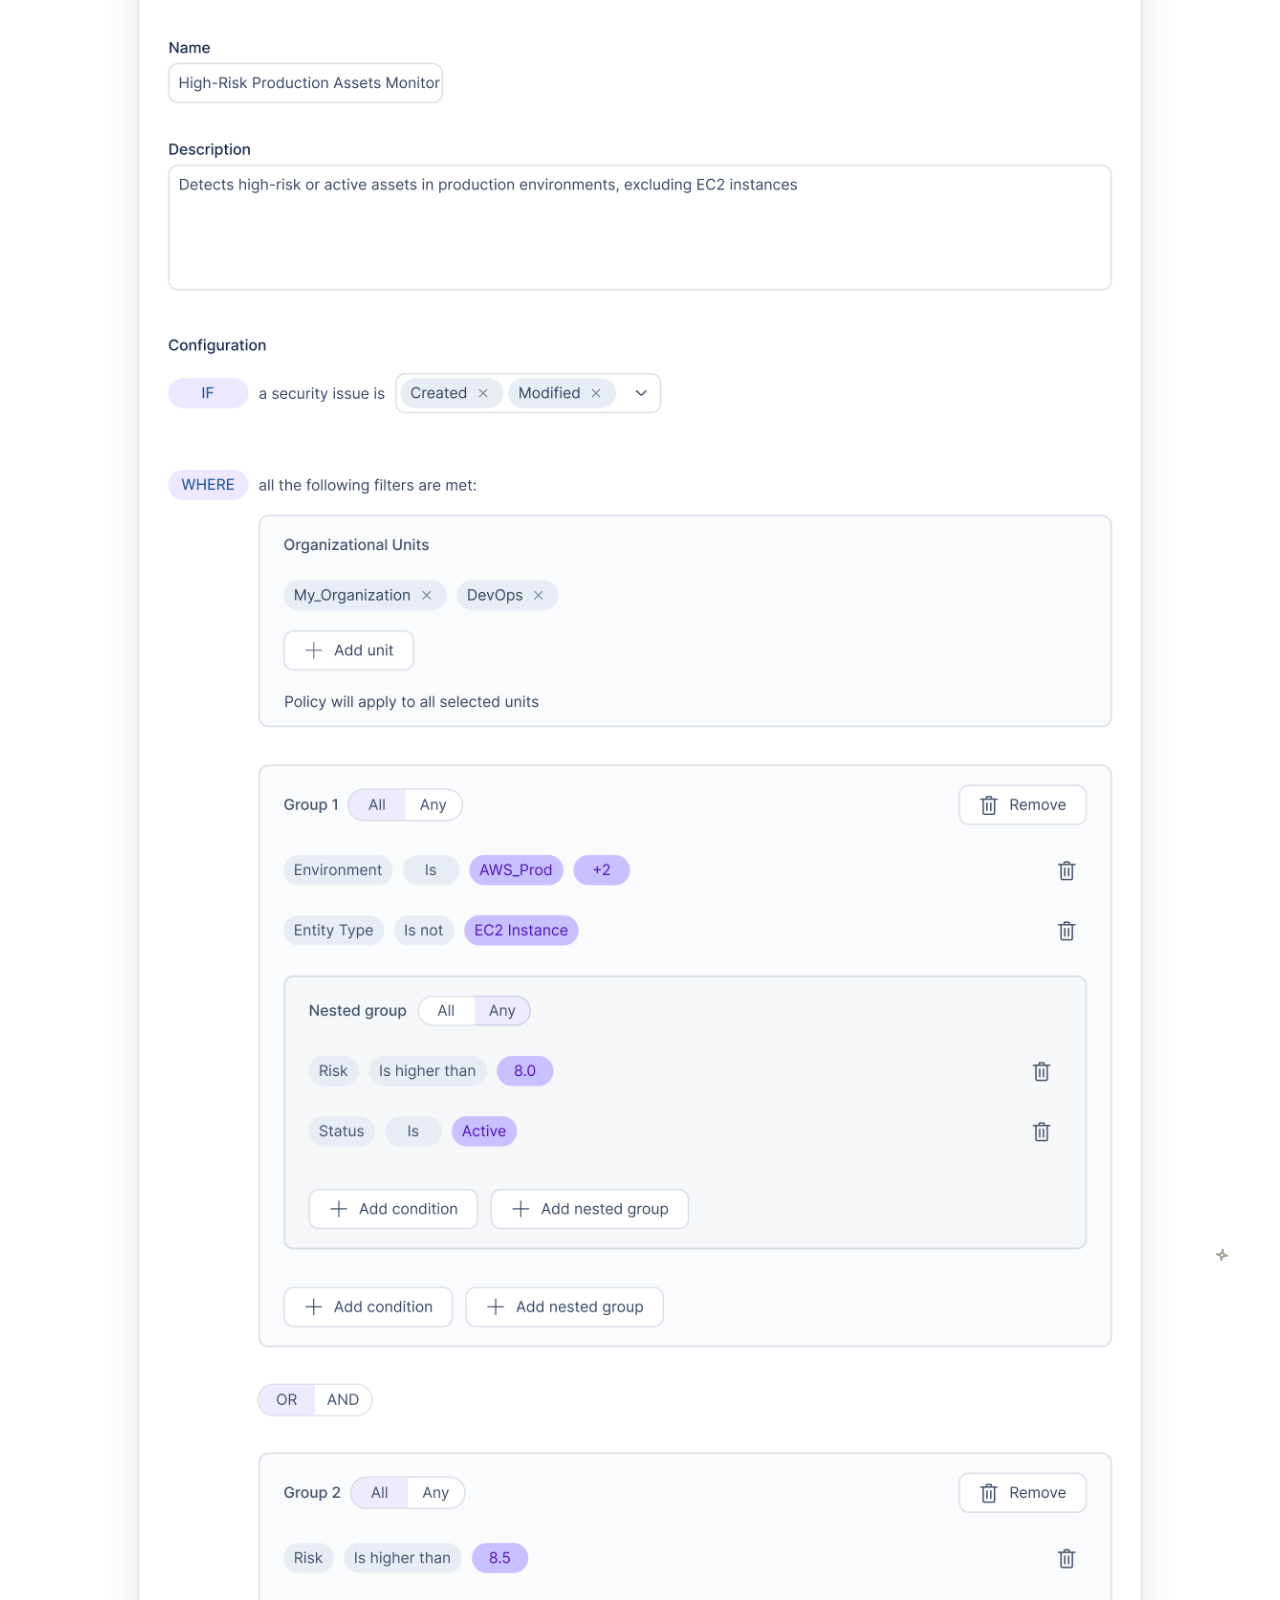
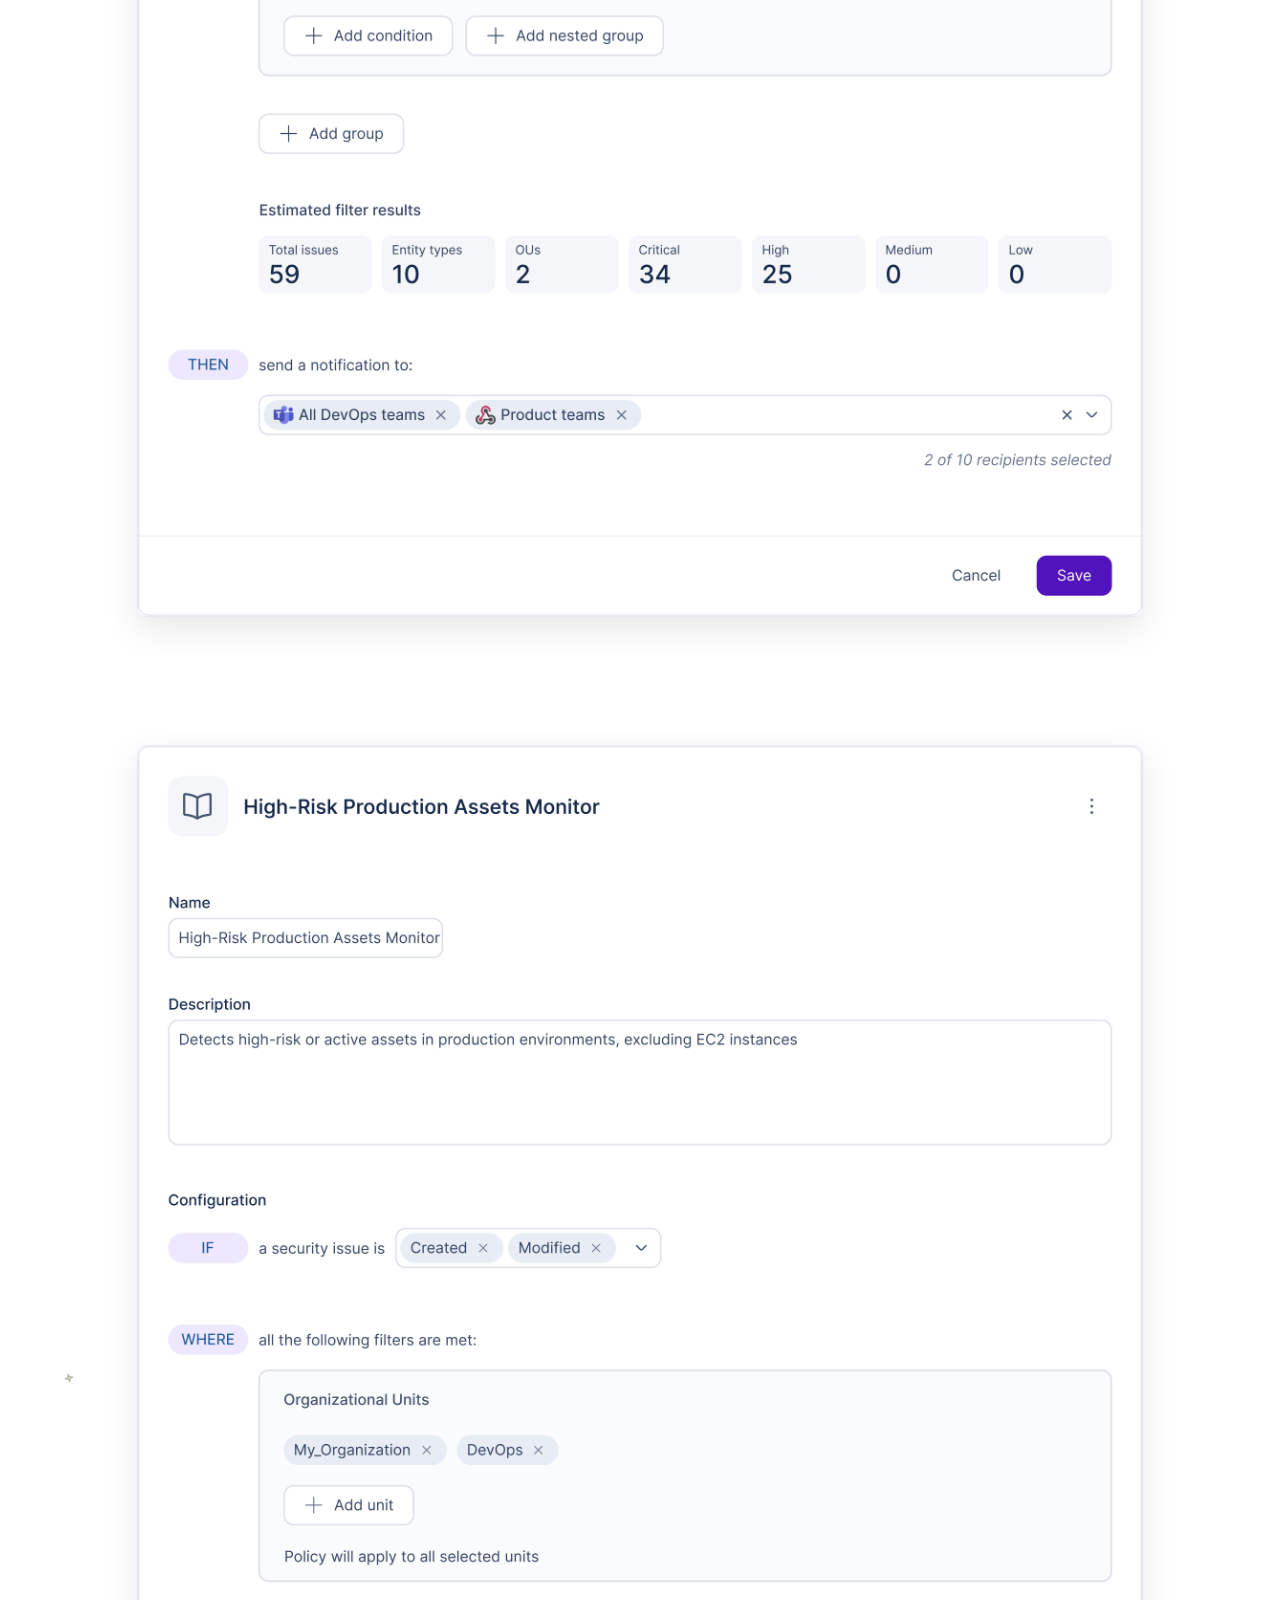
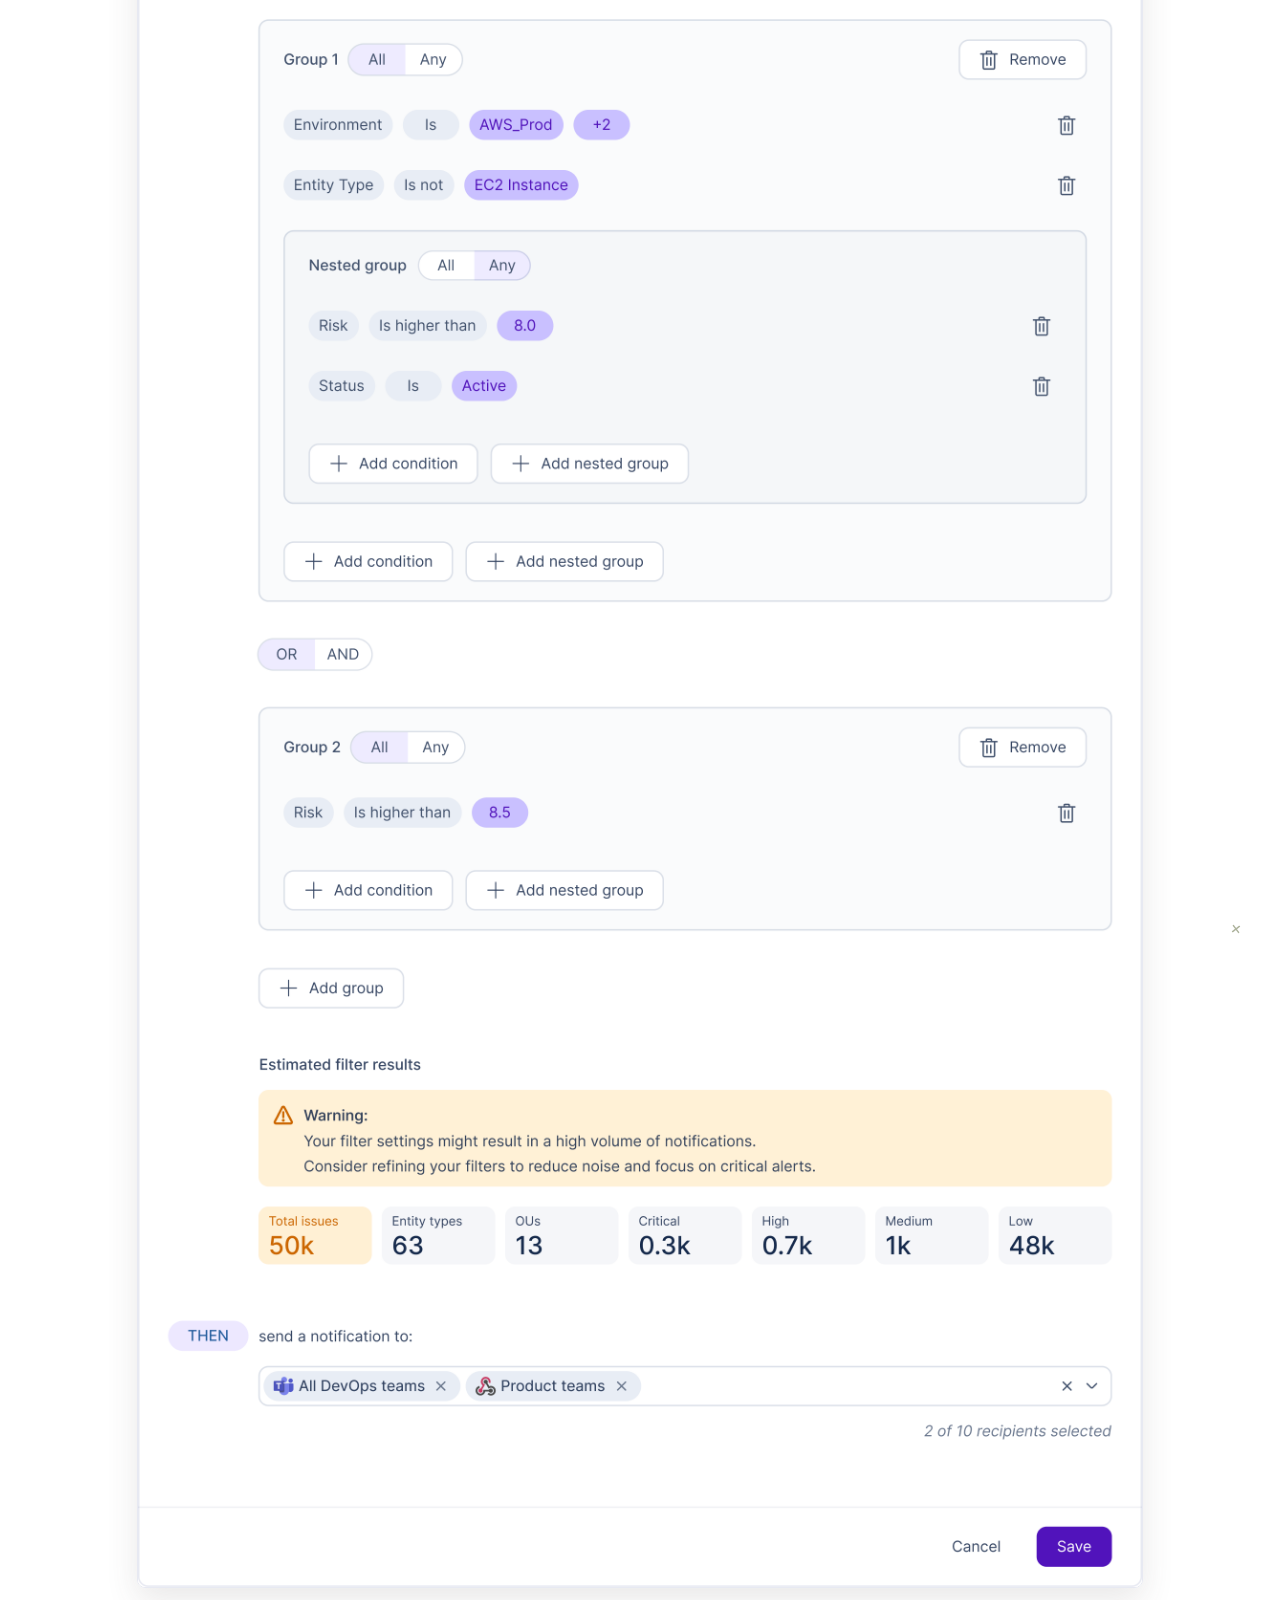
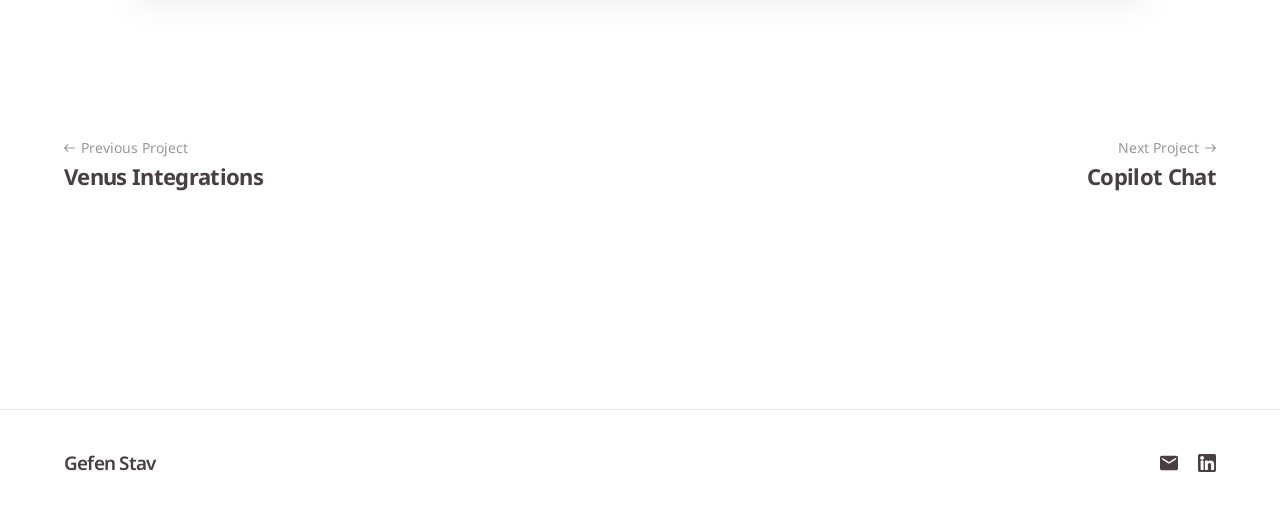
==== commit efac22b8: "Replace hero/about/project-hero doodle cushions with soft circles + stars Swaps the icon-cushion car" ====
--- a/project-aegiscore-policies.html
+++ b/project-aegiscore-policies.html
@@ -49,42 +49,16 @@
 
   <section class="project-hero project-hero--framed project-hero--reversed" id="top">
     <div class="project-hero__doodles" aria-hidden="true">
-      <div class="project-hero__doodle-card project-hero__doodle-card--a">
-        <svg class="project-hero__doodle-icon" viewBox="0 0 64 64" fill="none" stroke="currentColor" stroke-width="3.2" stroke-linecap="round" stroke-linejoin="round">
-          <path d="M32 19c-9 0-16 7-16 15 0 6 3 10 7 13 2 2 3 4 3 7h12c0-3 1-5 3-7 4-3 7-7 7-13 0-8-7-15-16-15z" />
-          <path d="M26 50h12" /><path d="M27.5 56h9" />
-          <path d="M12 2Q12 8 18 8Q12 8 12 14Q12 8 6 8Q12 8 12 2Z" />
-          <path d="M50 2Q50 6 54 6Q50 6 50 10Q50 6 46 6Q50 6 50 2Z" />
-        </svg>
-      </div>
-      <div class="project-hero__doodle-card project-hero__doodle-card--b">
-        <svg class="project-hero__doodle-icon" viewBox="0 0 64 64" fill="none" stroke="currentColor" stroke-width="3.5" stroke-linecap="round" stroke-linejoin="round">
-          <path d="M10 58V8" /><path d="M4 15l6-7 6 7" /><path d="M10 58h44" /><path d="M51 52l7 6-7 6" />
-          <path d="M14 46c6-4 10 6 16 2s2-14 10-10 6 10 14 4" />
-          <path d="M44 25.5l4.5-3" /><path d="M48.5 21l4.5-3" />
-        </svg>
-      </div>
-      <div class="project-hero__doodle-card project-hero__doodle-card--c">
-        <svg class="project-hero__doodle-icon" viewBox="0 0 64 64" fill="none" stroke="currentColor" stroke-width="3.2" stroke-linecap="round" stroke-linejoin="round">
-          <path d="M14 58L36 32" />
-          <path d="M46 11Q46 22 57 22Q46 22 46 33Q46 22 35 22Q46 22 46 11Z" />
-          <path d="M55 1Q55 6 60 6Q55 6 55 11Q55 6 50 6Q55 6 55 1Z" />
-          <path d="M33 2Q33 6 37 6Q33 6 33 10Q33 6 29 6Q33 6 33 2Z" />
-        </svg>
-      </div>
-      <svg class="project-hero__scatter-mark project-hero__scatter-mark--1" viewBox="0 0 16 16" fill="none" stroke="currentColor" stroke-width="2.2" stroke-linecap="round" stroke-linejoin="round">
+      <!-- Soft background circles + two sparkle stars tucked by her head,
+           matching the simplified Figma reference - replaces the old
+           icon-cushion + scattered star/x treatment. -->
+      <div class="project-hero__blob project-hero__blob--a"></div>
+      <div class="project-hero__blob project-hero__blob--b"></div>
+      <div class="project-hero__blob project-hero__blob--c"></div>
+      <svg class="project-hero__star project-hero__star--a" viewBox="0 0 16 16" fill="currentColor">
         <path d="M8 2Q8 8 14 8Q8 8 8 14Q8 8 2 8Q8 8 8 2Z" />
       </svg>
-      <svg class="project-hero__scatter-mark project-hero__scatter-mark--2" viewBox="0 0 16 16" fill="none" stroke="currentColor" stroke-width="2" stroke-linecap="round">
-        <path d="M4 4L12 12" /><path d="M12 4L4 12" />
-      </svg>
-      <svg class="project-hero__scatter-mark project-hero__scatter-mark--3" viewBox="0 0 16 16" fill="none" stroke="currentColor" stroke-width="2.2" stroke-linecap="round" stroke-linejoin="round">
-        <path d="M8 2Q8 8 14 8Q8 8 8 14Q8 8 2 8Q8 8 8 2Z" />
-      </svg>
-      <svg class="project-hero__scatter-mark project-hero__scatter-mark--4" viewBox="0 0 16 16" fill="none" stroke="currentColor" stroke-width="2" stroke-linecap="round">
-        <path d="M4 4L12 12" /><path d="M12 4L4 12" />
-      </svg>
-      <svg class="project-hero__scatter-mark project-hero__scatter-mark--5" viewBox="0 0 16 16" fill="none" stroke="currentColor" stroke-width="2.2" stroke-linecap="round" stroke-linejoin="round">
+      <svg class="project-hero__star project-hero__star--b" viewBox="0 0 16 16" fill="currentColor">
         <path d="M8 2Q8 8 14 8Q8 8 8 14Q8 8 2 8Q8 8 8 2Z" />
       </svg>
     </div>
--- a/css/hero.css
+++ b/css/hero.css
@@ -113,70 +113,65 @@
   overflow: hidden;
 }
 
-/* Loose line doodles echoing the project palette, floating free in the
-   hero's side margins - no card, no frame, just pencil marks on the page. */
+/* Soft background circles + two sparkle stars, floating free behind the
+   content - matches the simplified Figma reference (plain washes of
+   color, not icon cushions).
+
+   Constrained to the same centered, 1280px-max box as .hero__decor
+   below (not the full, unbounded .hero width): the Figma reference was
+   captured on a fixed 1280px frame, so every child percentage here is
+   only correct relative to that same fixed width. Spanning the full
+   .hero width instead let left/top drift away from the dot-trail/
+   button/illustration on wide viewports (where .hero itself keeps
+   growing past 1280px) and crowd into the text column just above the
+   1240px breakpoint (where .hero is only a little wider than 1280px) -
+   this keeps the circles/stars pinned to the exact same 1280px frame
+   the rest of the hero's decoration already uses.
+
+   z-index: 0 (vs. .hero__content's 1 and .hero__decor's 2) - explicit,
+   not left to default stacking order, so the circles always stay
+   behind the headline/body text/button no matter how the browser would
+   otherwise resolve a flex-item vs. position:absolute paint order. */
 .hero__doodles {
   position: absolute;
-  inset: 0;
+  top: 0;
+  bottom: 0;
+  left: 50%;
+  width: 100%;
+  max-width: var(--container-width);
+  transform: translateX(-50%);
+  z-index: 0;
   pointer-events: none;
   display: none;
 }
 
-.hero__doodle {
-  position: absolute;
-  width: 48px;
-  height: 48px;
-  opacity: 0.6;
-  transform: rotate(var(--r, 0deg));
-}
-
-/* The four main doodles sit on a soft rounded "cushion" in their own
-   light tint - same idea as the reference icon set, just recolored to
-   each icon's own hue instead of one flat brand color. */
-.hero__doodle-card {
-  position: absolute;
-  display: flex;
-  align-items: center;
-  justify-content: center;
-  border-radius: 24%;
-  opacity: 0.6;
-  transform: rotate(var(--r, 0deg));
-}
-
-.hero__doodle-icon {
-  width: 58%;
-  height: 58%;
-}
-
-/* Back to both sides, bigger, matching the reference layout: wand+graph
-   framing the headline's left margin, bulb+search framing her on the
-   right - above/beside the illustration, clear of all text and the line. */
-.hero__doodle-card--wand { top: 16%; left: 21%; width: 50px; height: 50px; --r: -16deg; }
-.hero__doodle-card--graph { top: 67%; left: 7%; width: 68px; height: 68px; --r: 9deg; }
-.hero__doodle-card--bulb { top: 35%; left: 84%; width: 66px; height: 66px; --r: -11deg; }
-.hero__doodle-card--search { top: 71%; left: 91%; width: 46px; height: 46px; --r: 13deg; }
-
-.hero__doodle-card--teal { background: #e8f3f2; }
-.hero__doodle-card--blue { background: #e8eef5; }
-.hero__doodle-card--olive { background: #ecede8; }
-.hero__doodle-card--mauve { background: #f5eaef; }
-
-/* A handful of tiny stars/x's filling the gaps between the four main
-   doodles - smaller and fainter than them so they read as scattered
-   dust, not extra subjects competing for attention. */
-.hero__scatter { opacity: 0.55; }
-.hero__scatter--star-sm { top: 30%; left: 6%; width: 13px; height: 13px; --r: -8deg; }
-.hero__scatter--x-sm { top: 56%; right: 20%; width: 11px; height: 11px; --r: 12deg; }
-.hero__scatter--x-md { top: 9%; left: 60%; width: 16px; height: 16px; --r: -6deg; }
-.hero__scatter--star-md { top: 60%; left: 19%; width: 18px; height: 18px; --r: 14deg; }
-.hero__scatter--star-lg { top: 5%; left: 40%; width: 14px; height: 14px; --r: 10deg; }
-.hero__scatter--x-lg { top: 70%; right: 17%; width: 12px; height: 12px; --r: -14deg; }
-.hero__scatter--star-xs { top: 59%; left: 24%; width: 9px; height: 9px; --r: -4deg; }
-
-.hero__doodle--teal { color: #3e9b96; }
-.hero__doodle--blue { color: #3e6fa8; }
-.hero__doodle--olive { color: #5e693d; }
-.hero__doodle--mauve { color: #a8527a; }
+.hero__blob {
+  position: absolute;
+  border-radius: 50%;
+  aspect-ratio: 1;
+}
+
+/* Positions/sizes lifted straight from the Figma reference (percentages
+   of the 1280x641 hero frame), recolored to our own existing palette
+   tints instead of Figma's literal neutral grays. */
+.hero__blob--a { left: 9.69%; top: 4.52%; width: clamp(140px, 26.56%, 340px); background: #e8f3f2; }
+/* True-centered on both axes (left/top mark its CENTER, not top-left
+   corner) on the dot-trail's anchor ring - so shrinking it (below)
+   pulls every edge in symmetrically around that fixed point instead of
+   just the far edges, which is what actually opens up a gap to the
+   button above. */
+.hero__blob--b { left: 50%; top: 84.3%; width: clamp(36px, 6%, 76px); background: #e8eef5; transform: translate(-50%, -50%); }
+.hero__blob--c { left: 81.02%; top: 39.63%; width: clamp(74px, 11.25%, 144px); background: #f5eaef; }
+
+/* Two sparkle stars, sized and placed right by her head - not scattered
+   loosely across the whole hero. */
+.hero__star {
+  position: absolute;
+  aspect-ratio: 1;
+}
+
+.hero__star--a { left: 84%; top: 62%; width: clamp(18px, 2.73%, 35px); color: #a8527a; }
+.hero__star--b { left: 88%; top: 61%; width: clamp(11px, 1.56%, 20px); color: #83405f; }
 
 /* Only once the hero is wide enough that these sit clear of the centered
    content column (1046px) with real margin either side. */
@@ -195,6 +190,8 @@
 }
 
 .hero__content {
+  position: relative;
+  z-index: 1;
   width: 100%;
   max-width: var(--content-width);
   padding-inline: 20px;
@@ -237,6 +234,7 @@
  */
 .hero__decor {
   position: absolute;
+  z-index: 2;
   left: 0;
   right: 0;
   bottom: 0;
@@ -382,75 +380,48 @@
     padding-bottom: 190px;
   }
 
-  /* The desktop doodle positions assume real side margins beside a
-     centered 1046px column - on a phone the text runs edge-to-edge, so
-     those same percentages would land the cushions on top of the words.
-     Mobile keeps the doodles, but only in the actual empty bands: the
-     gap above the greeting and the gap below the illustration - never
-     beside the text. Smaller size to match the smaller canvas.
-
-     Fixed pixel insets (not percentages) from here on: with a left+right
-     pair both set from the desktop `left: X%` values, the two sides
-     never land symmetric (a right-side card's own width pushes its
-     right edge further from the edge than a left-side card's left
-     edge sits from its). Anchoring each side with its own property
-     (left: Npx / right: Npx) guarantees a true mirror. top/bottom are
-     anchored to the hero's own edges the same way, so the clearance
-     stays fixed no matter how tall the illustration renders - the
-     previous top:91% could land the card within a few px of the
-     hero's own bottom edge (its overflow:hidden boundary) depending on
-     total hero height, reading as clipped. */
+  /* Fixed pixel insets (not percentages): the desktop layout's left/top
+     percentages assume the wide 1280px frame - on a phone those same
+     percentages would land the circles on top of the text. Mobile keeps
+     the motif but re-anchored to the hero's own edges (top for the
+     headline circle, bottom for the illustration circle + stars, which
+     track the illustration's own bottom:10px anchor) so the clearance
+     stays fixed no matter how tall the content renders. */
   .hero__doodles {
     display: block;
   }
 
-  .hero__doodle-card--wand,
-  .hero__doodle-card--graph,
-  .hero__doodle-card--bulb,
-  .hero__doodle-card--search {
-    width: 38px;
-    height: 38px;
+  .hero__blob--a {
+    left: -36px;
+    top: -18px;
+    width: 170px;
+  }
+
+  .hero__blob--b {
+    display: none;
+  }
+
+  .hero__blob--c {
+    left: auto;
     top: auto;
-    bottom: auto;
+    right: 20px;
+    bottom: 14px;
+    width: 120px;
+  }
+
+  .hero__star--a {
     left: auto;
-    right: auto;
-  }
-
-  /* Diagonal balance: one cushion top-left, the other bottom-right
-     (opposite corner), rather than both sitting in the top band
-     together. The bottom one lands in the gap between the button and
-     the illustration - not beside the illustration itself, which is
-     only ~77px wide either side of its own centered 220px width and
-     reads as crowding/overlapping the character at a 38px card's size
-     (the reason the other two cushions below are dropped entirely). */
-  .hero__doodle-card--wand { top: 26px; left: 32px; --r: -14deg; }
-  .hero__doodle-card--bulb { bottom: 165px; right: 32px; --r: 10deg; }
-
-  .hero__doodle-card--graph,
-  .hero__doodle-card--search {
-    display: none;
-  }
-
-  /* Scatter marks, same fixed-px logic as the cushions: kept to the two
-     bands that are actually clear of text at any viewport width in this
-     range - the open strip above the greeting (hero top -> 90px) and
-     the strip flanking the illustration (hero bottom -> ~190px, outside
-     its own centered 220px width) - rather than percentages that could
-     drift onto the headline or body copy as their line count changes. */
-  .hero__scatter--star-sm { top: 18px; left: 140px; bottom: auto; right: auto; }
-  .hero__scatter--x-sm { top: 58px; left: 195px; bottom: auto; right: auto; }
-  .hero__scatter--x-md { top: 14px; right: 115px; left: auto; bottom: auto; }
-  .hero__scatter--star-md { bottom: 150px; left: 40px; top: auto; right: auto; }
-  /* Moved out of the button-to-illustration gap to clear the bulb
-     cushion's new bottom-right spot above - into the illustration's
-     own right-side margin instead, where a small mark (unlike a 38px
-     card) doesn't read as crowding her. */
-  .hero__scatter--star-lg { bottom: 95px; right: 16px; top: auto; left: auto; }
-
-  /* Same tight illustration-flanking margin as the now-hidden cushions
-     above - same reasoning, same fix. */
-  .hero__scatter--x-lg,
-  .hero__scatter--star-xs {
-    display: none;
-  }
-}
+    top: auto;
+    right: 58px;
+    bottom: 108px;
+    width: 22px;
+  }
+
+  .hero__star--b {
+    left: auto;
+    top: auto;
+    right: 40px;
+    bottom: 128px;
+    width: 14px;
+  }
+}
--- a/css/project-hero.css
+++ b/css/project-hero.css
@@ -36,63 +36,86 @@
   overflow: hidden;
 }
 
-/* Same cushion-icon + star/x scatter treatment as the home Hero, but
-   tuned to this page's own single theme color (var(--color-accent) and
-   its tint/dark) instead of all four project colors - this page is
-   about one project, not a preview of all of them. Sits behind the
-   grid content (z-index 0 vs. the inner's 1). */
+/* Soft background circles + two sparkle stars tucked by her head, tuned
+   to this page's own single theme color (var(--color-accent) and its
+   tint/dark) instead of all four project colors - this page is about
+   one project, not a preview of all of them. Matches the simplified
+   Figma reference, replacing the old icon-cushion + scatter treatment.
+   Sits behind the grid content (z-index 0 vs. the inner's 1).
+
+   Constrained to a centered, 1502px-max box - the exact width of the
+   Figma frame the positions below were measured from - rather than the
+   full, unbounded .project-hero width, so the circles/stars stay
+   correctly centered on the page (same center as .project-hero__inner's
+   own 1280px box) instead of drifting outward on very wide viewports. */
 .project-hero__doodles {
   position: absolute;
-  inset: 0;
+  top: 0;
+  bottom: 0;
+  left: 50%;
+  width: 100%;
+  max-width: 1502px;
+  transform: translateX(-50%);
   z-index: 0;
   pointer-events: none;
   display: none;
 }
 
-.project-hero__doodle-card {
+.project-hero__blob {
   position: absolute;
-  display: flex;
-  align-items: center;
-  justify-content: center;
-  border-radius: 24%;
-  opacity: 0.6;
-}
-
-.project-hero__doodle-icon {
-  width: 58%;
-  height: 58%;
-}
-
-/* Three cards, all in the text/character column - matches the
-   reference: one above the headline, two below the line-row either
-   side of the character - none sit over the graphic itself. */
-.project-hero__doodle-card--a { top: 9%; left: 29%; width: 48px; height: 48px; background: var(--color-accent-tint); color: var(--color-accent); transform: rotate(-9deg); }
-.project-hero__doodle-card--b { top: 78%; left: 43%; width: 44px; height: 44px; background: var(--color-accent-tint-soft); color: var(--color-accent-dark); transform: rotate(8deg); }
-.project-hero__doodle-card--c { top: 74%; left: 7%; width: 50px; height: 50px; background: var(--color-accent-tint-soft); color: var(--color-accent-dark); transform: rotate(-14deg); }
-
-.project-hero__scatter-mark {
+  border-radius: 50%;
+  aspect-ratio: 1;
+}
+
+.project-hero__star {
   position: absolute;
-  opacity: 0.5;
-  color: var(--color-accent);
-}
-
-.project-hero__scatter-mark--1 { top: 4%; left: 4%; width: 12px; height: 12px; transform: rotate(-8deg); }
-.project-hero__scatter-mark--2 { top: 32%; left: 2%; width: 10px; height: 10px; transform: rotate(10deg); color: var(--color-accent-dark); }
-.project-hero__scatter-mark--3 { top: 48%; left: 48%; width: 11px; height: 11px; transform: rotate(-6deg); }
-.project-hero__scatter-mark--4 { top: 85%; left: 42%; width: 13px; height: 13px; transform: rotate(9deg); color: var(--color-accent-dark); }
-.project-hero__scatter-mark--5 { top: 2%; left: 85%; width: 10px; height: 10px; transform: rotate(-11deg); }
-
-/* Reversed pages mirror the grid (graphic left, text right) - and the
-   graphic's bleed moves to the left edge with it - so every mark's
-   horizontal position flips too, same distance from the opposite edge. */
-.project-hero--reversed .project-hero__doodle-card--a { left: auto; right: 29%; }
-.project-hero--reversed .project-hero__doodle-card--b { left: auto; right: 43%; }
-.project-hero--reversed .project-hero__doodle-card--c { left: auto; right: 7%; }
-.project-hero--reversed .project-hero__scatter-mark--1 { left: auto; right: 4%; }
-.project-hero--reversed .project-hero__scatter-mark--2 { left: auto; right: 2%; }
-.project-hero--reversed .project-hero__scatter-mark--3 { left: auto; right: 48%; }
-.project-hero--reversed .project-hero__scatter-mark--4 { left: auto; right: 42%; }
-.project-hero--reversed .project-hero__scatter-mark--5 { left: auto; right: 85%; }
+  aspect-ratio: 1;
+}
+
+/* left/top mark each piece's CENTER (translate(-50%,-50%)), not its
+   top-left corner.
+   blob--a/c are plain page-relative washes (a big one bleeding off the
+   top, a small one down by the line), so they mirror cleanly as a
+   plain 100%-minus-left for --reversed below. */
+.project-hero__blob--a { left: 38.15%; top: 0.49%; width: clamp(140px, 21.57%, 324px); background: var(--color-accent-tint); transform: translate(-50%, -50%); }
+.project-hero__blob--c { left: 51.5%; top: 72.67%; width: clamp(24px, 3.40%, 51px); background: var(--color-accent-tint-soft); transform: translate(-50%, -50%); }
+
+/* blob--b (centered behind the character) and both stars (right by her
+   head) do NOT mirror the same way: .project-hero__character is always
+   inset `right: 21%` of its own line-row, i.e. anchored to the END of
+   the line regardless of layout direction - so she sits near the
+   page's outer edge when --reversed puts her column on the right, but
+   near the page's center (bordering the graphic) in the default
+   layout. Mirroring blob--b/stars' --reversed position with a plain
+   100%-minus-left therefore put them nowhere near her in the default
+   layout (confirmed by measuring .project-hero__character's own
+   rendered center in both layouts - it isn't a mirror). Each set below
+   is measured directly against her actual position in its own layout. */
+.project-hero__blob--b { left: 38.58%; top: 67.94%; width: clamp(60px, 10.05%, 151px); background: var(--color-accent-tint-soft); transform: translate(-50%, -50%); }
+/* Both stars' own boxes sit fully above the character's bounding box
+   (not just offset left/right) - she is positioned close enough here
+   that anything landing inside her box is painted over by her artwork
+   (.project-hero__content stacks above .project-hero__doodles), which
+   silently hid the stars entirely when they were placed left-of-center
+   instead of strictly above. */
+.project-hero__star--a { left: 37.55%; top: 47.6%; width: clamp(18px, 2.33%, 35px); color: var(--color-accent); transform: translate(-50%, -50%); }
+.project-hero__star--b { left: 39.57%; top: 45.16%; width: clamp(11px, 1.33%, 20px); color: var(--color-accent-dark); transform: translate(-50%, -50%); }
+
+.project-hero--reversed .project-hero__blob--a { left: 61.85%; }
+.project-hero--reversed .project-hero__blob--c { left: 48.5%; }
+/* blob--b/stars split further still, between --reversed and the
+   --framed variant of it (AegisCore): --framed's wider graphic column
+   leaves less headroom above her, measured independently rather than
+   reused from the plain --reversed numbers, which put the stars low
+   enough to land inside her box here too (same silent-hide bug as the
+   default layout above, just on the other variant). */
+.project-hero--reversed:not(.project-hero--framed) .project-hero__blob--b { left: 77.2%; top: 68.5%; }
+.project-hero--reversed:not(.project-hero--framed) .project-hero__star--a { left: 74.73%; top: 51.34%; }
+.project-hero--reversed:not(.project-hero--framed) .project-hero__star--b { left: 76.53%; top: 50.31%; }
+
+.project-hero--framed .project-hero__blob--b { left: 77.86%; top: 65%; }
+.project-hero--framed .project-hero__star--a { left: 75.39%; top: 46.34%; }
+.project-hero--framed .project-hero__star--b { left: 77.19%; top: 45.31%; }
 
 @media (min-width: 1240px) {
   .project-hero__doodles {
@@ -434,67 +457,44 @@
     display: none;
   }
 
-  /* The three cushion cards don't fit mobile well - at this content
-     height there's no band roomy enough for a 34px card without it
-     reading as cramped or crowding the title/graphic, the same problem
-     the home hero's bottom cushions had. Dropped on mobile; the five
-     scatter marks below carry the motif on their own, spread evenly
-     across the bands that stay clear of text/graphic at any of the
-     four project pages' differing content heights: the strip above the
-     eyebrow, the strip between the subtitle and the graphic, and the
-     margins either side of the (narrower-than-viewport) graphic. Fixed
-     px, not percentages, and one shared set of positions for both the
-     default and --reversed layouts, since mobile centers both the same
-     way regardless of which side the desktop graphic sits on. */
+  /* Only two circles fit mobile well, same pair in the same spot
+     regardless of layout direction (mobile centers both --default and
+     --reversed the same way) - one peeking from the top corner above
+     the eyebrow/title, one in the band between the subtitle and the
+     graphic. The third circle and both stars are dropped: the stars
+     specifically track the character, who is hidden on mobile (her
+     pose doesn't read as "sitting on" the laptop at this size - see
+     .project-hero__character--mobile above), so they'd have nothing to
+     sit beside. Fixed px, not percentages, anchored from the hero's own
+     top edge so the clearance stays fixed regardless of content height. */
   .project-hero__doodles,
   .project-hero--reversed .project-hero__doodles {
     display: block;
   }
 
-  .project-hero__doodle-card--a,
-  .project-hero__doodle-card--b,
-  .project-hero__doodle-card--c {
+  .project-hero__blob--b,
+  .project-hero__star--a,
+  .project-hero__star--b {
     display: none;
   }
 
-  .project-hero__scatter-mark--1,
-  .project-hero__scatter-mark--2,
-  .project-hero__scatter-mark--3,
-  .project-hero__scatter-mark--4,
-  .project-hero__scatter-mark--5 {
+  .project-hero__blob--a,
+  .project-hero--reversed .project-hero__blob--a {
+    left: -40px;
+    top: -24px;
+    width: 150px;
+    /* Desktop anchors this by its center (translate(-50%,-50%)); mobile's
+       fixed-px values above were tuned for a plain top-left corner. */
+    transform: none;
+  }
+
+  .project-hero__blob--c,
+  .project-hero--reversed .project-hero__blob--c {
+    left: auto;
     top: auto;
-    bottom: auto;
-    left: auto;
-    right: auto;
-  }
-
-  .project-hero__scatter-mark--1,
-  .project-hero--reversed .project-hero__scatter-mark--1 {
-    top: 18px;
-    left: 46px;
-  }
-
-  .project-hero__scatter-mark--2,
-  .project-hero--reversed .project-hero__scatter-mark--2 {
-    top: 18px;
-    right: 46px;
-  }
-
-  .project-hero__scatter-mark--3,
-  .project-hero--reversed .project-hero__scatter-mark--3 {
-    top: 210px;
-    left: 50%;
-  }
-
-  .project-hero__scatter-mark--4,
-  .project-hero--reversed .project-hero__scatter-mark--4 {
-    top: 345px;
-    left: 14px;
-  }
-
-  .project-hero__scatter-mark--5,
-  .project-hero--reversed .project-hero__scatter-mark--5 {
-    top: 345px;
-    right: 14px;
-  }
-}
+    right: 24px;
+    bottom: 100px;
+    width: 90px;
+    transform: none;
+  }
+}
